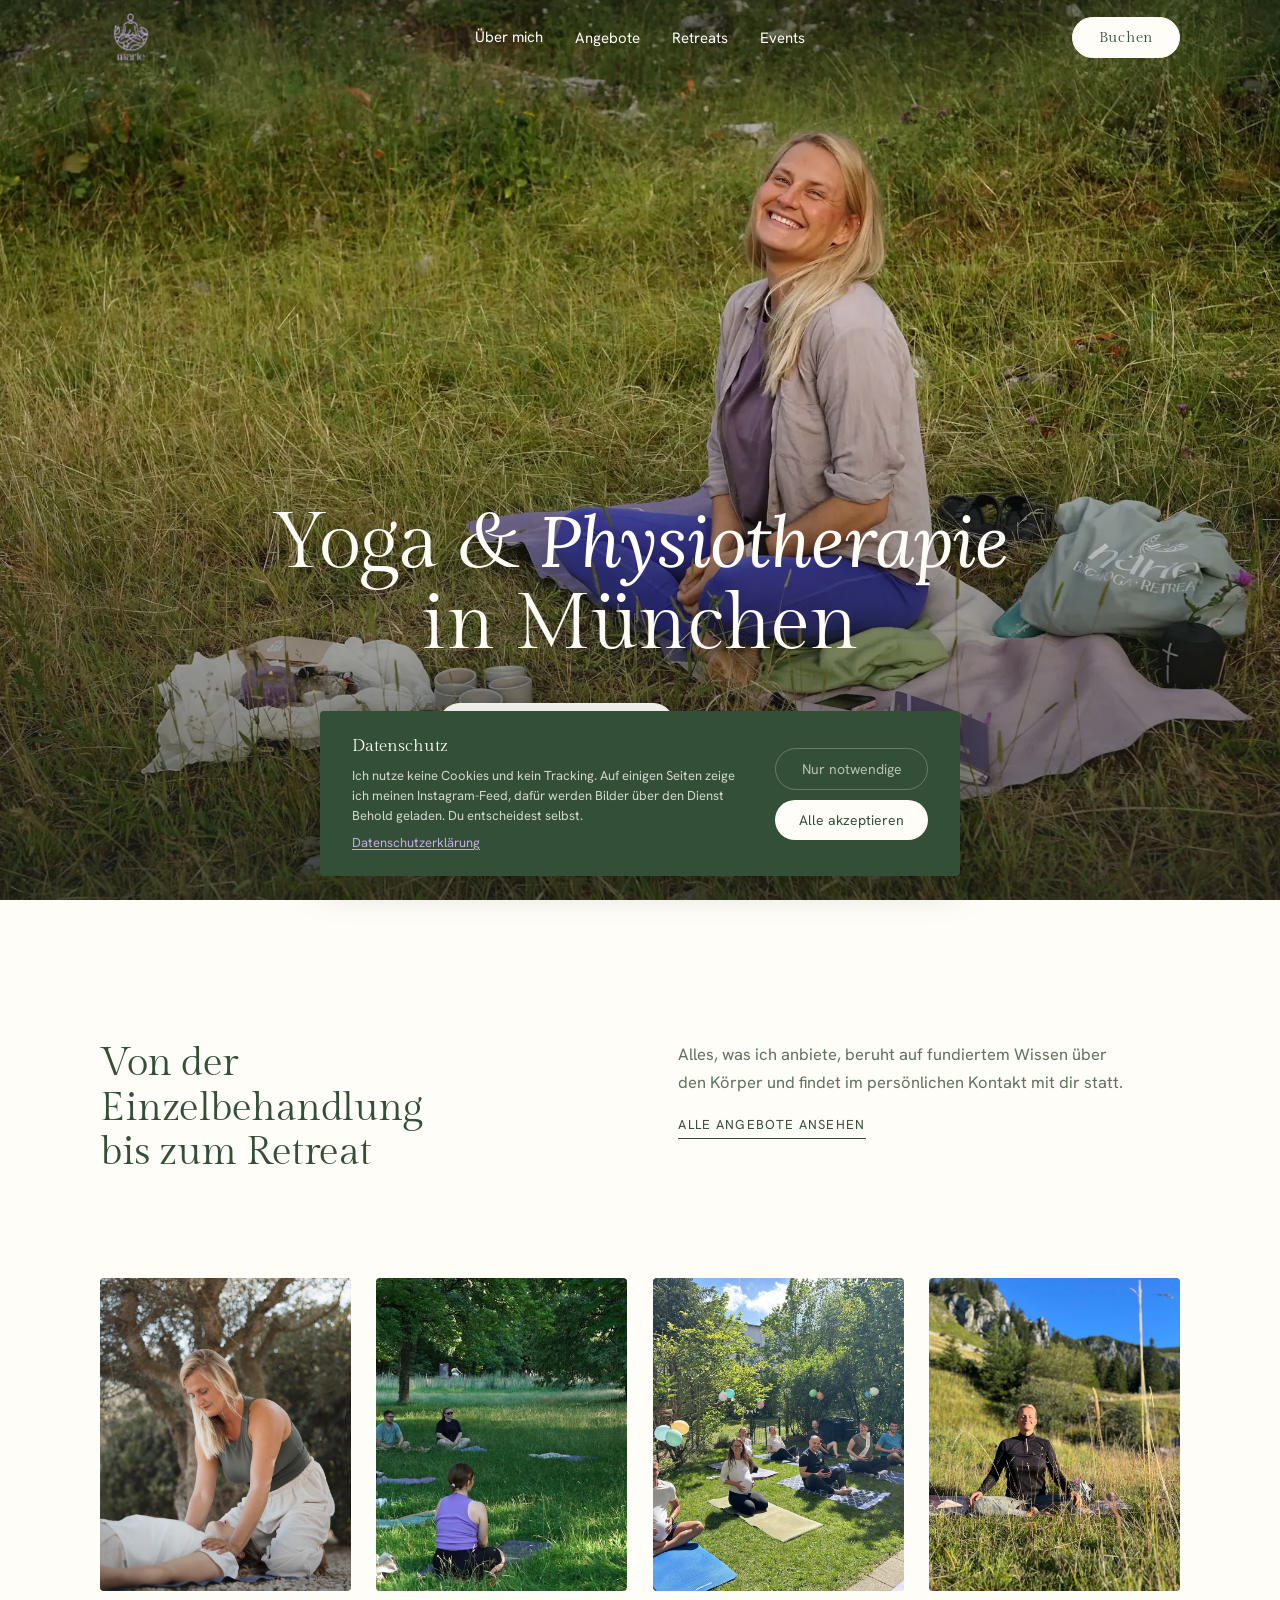
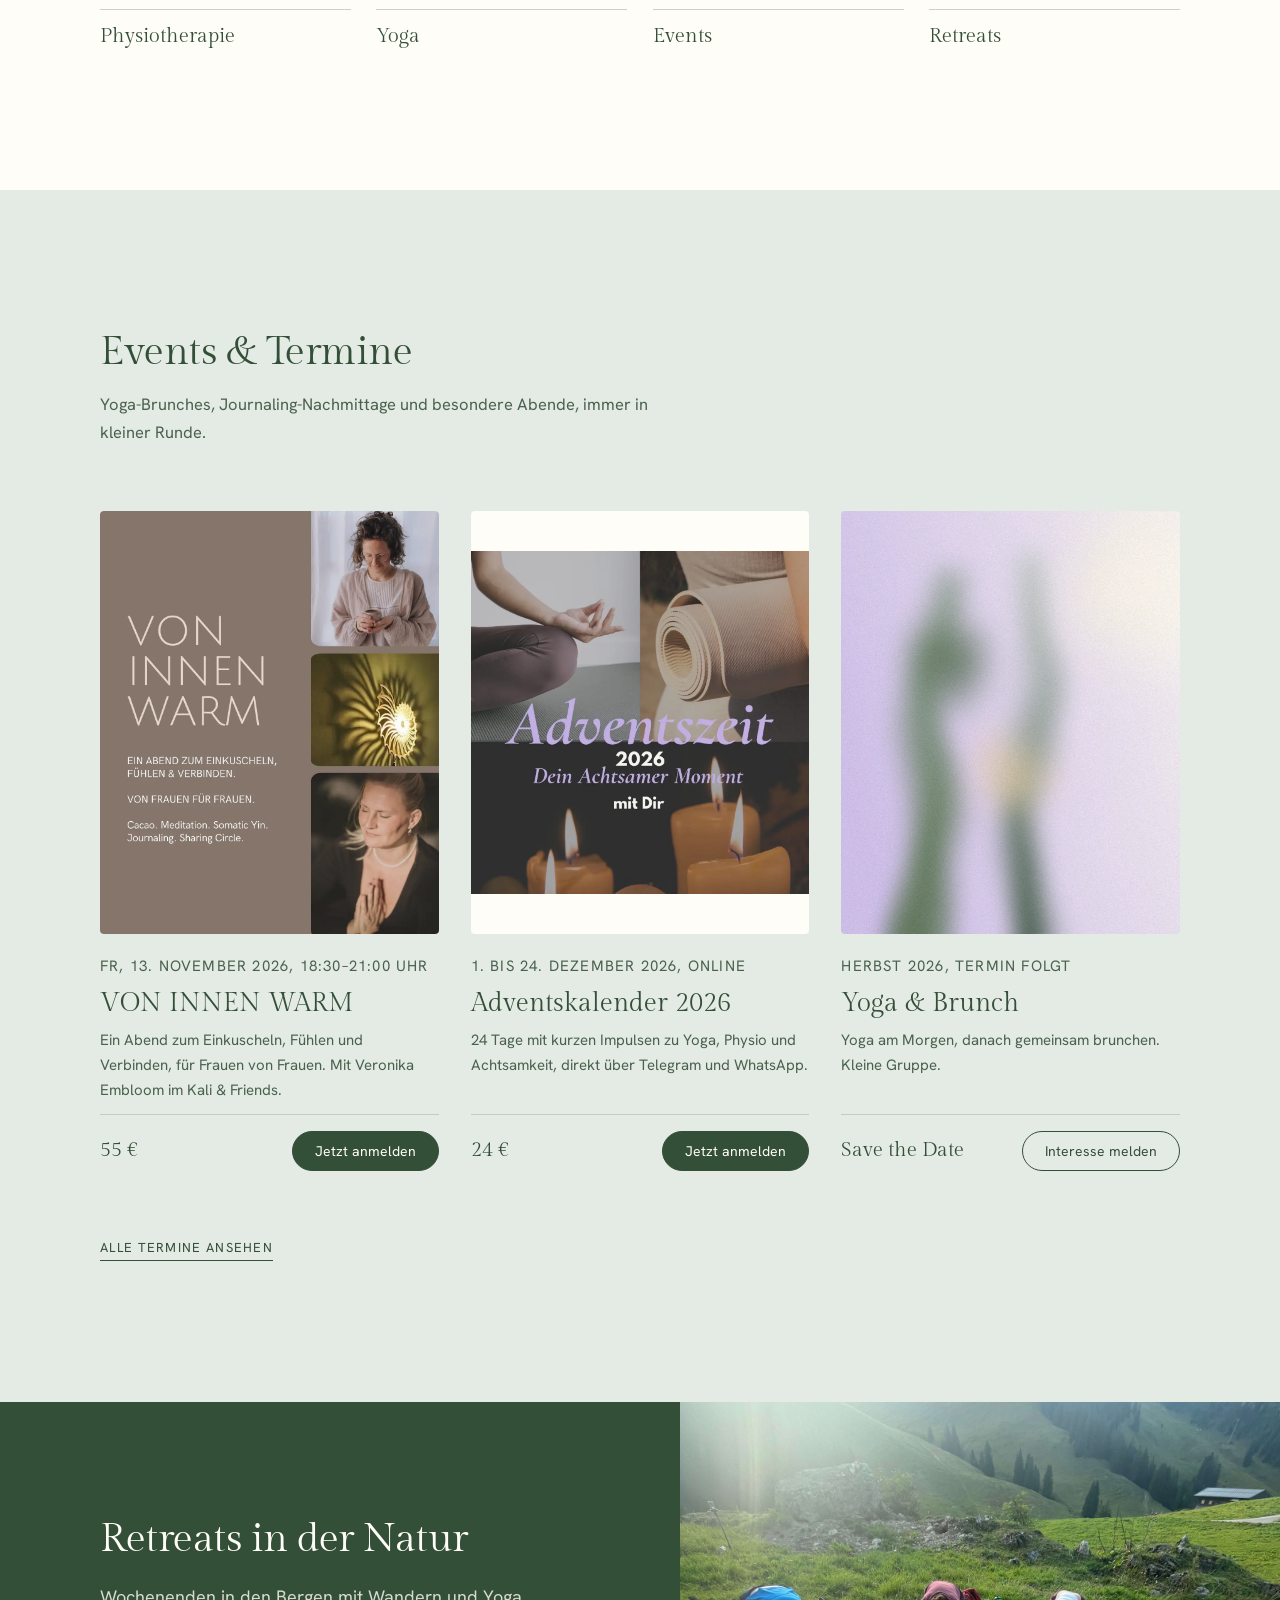
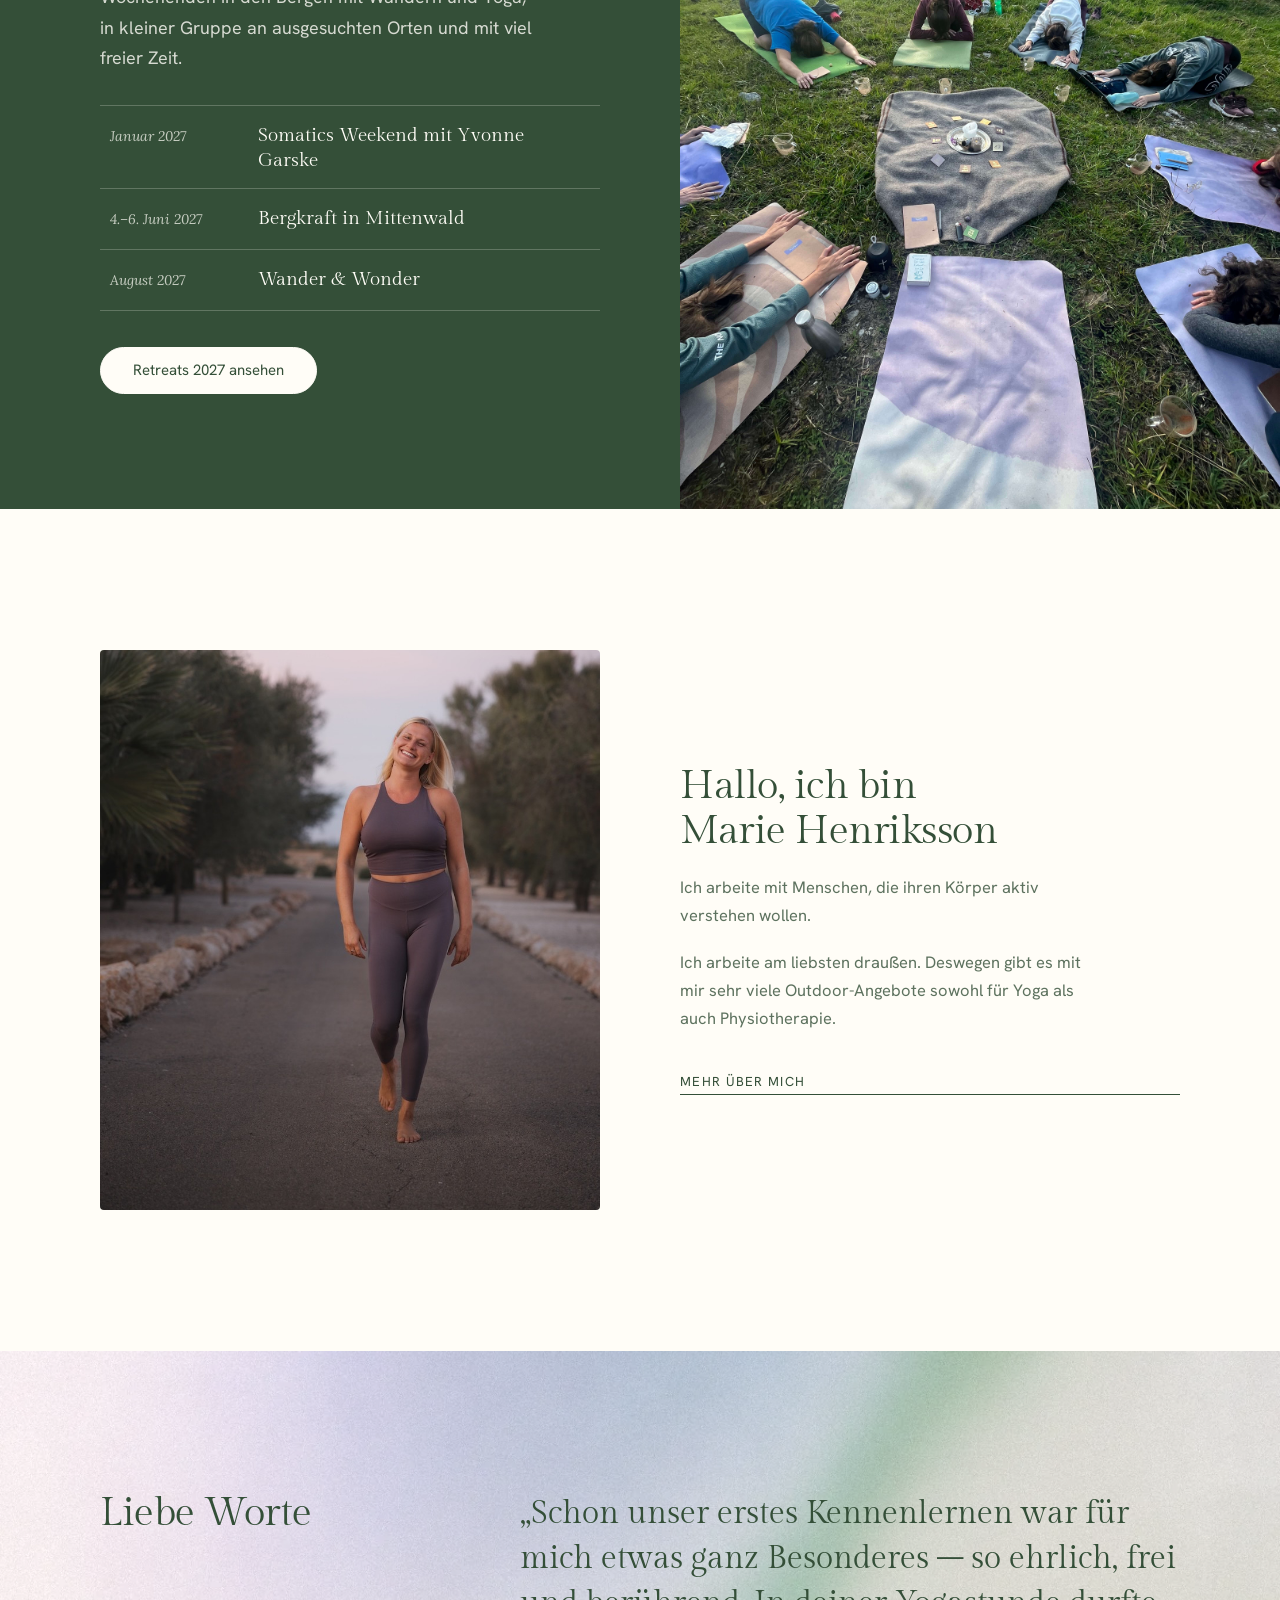
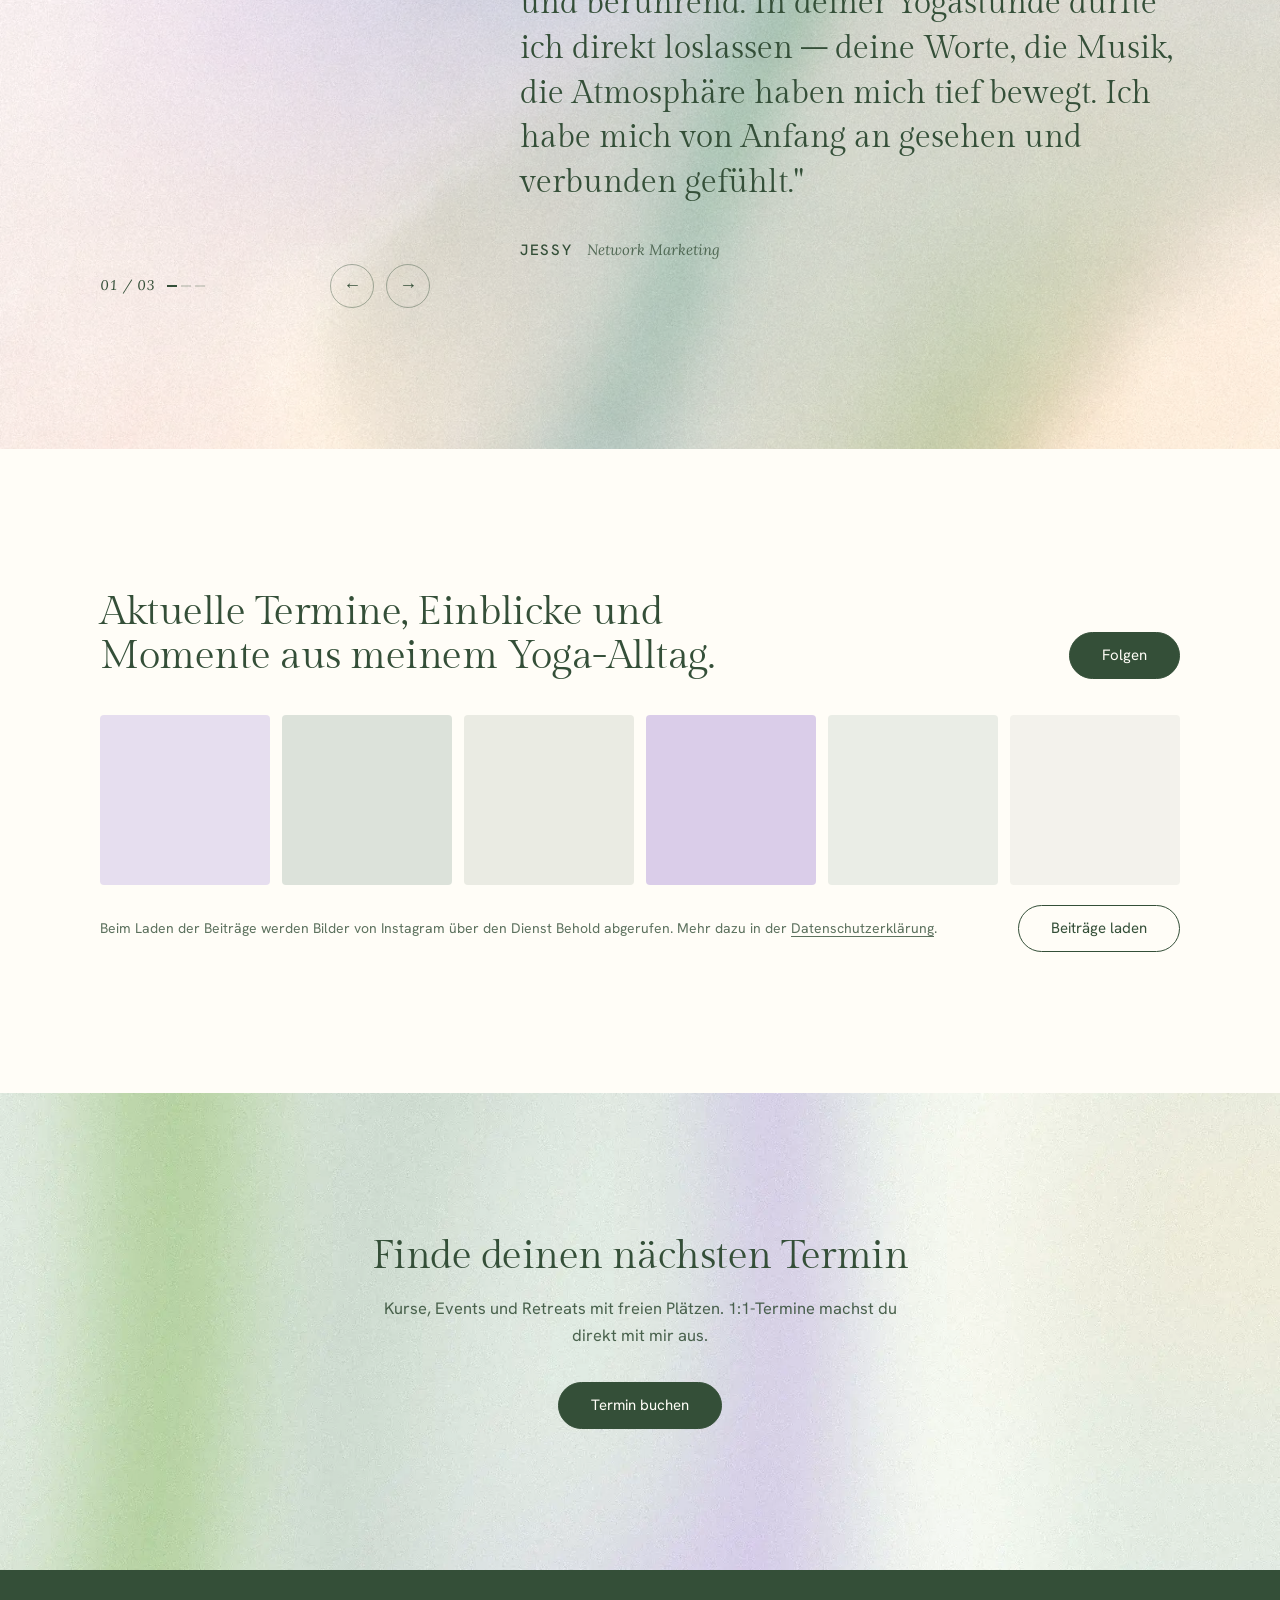
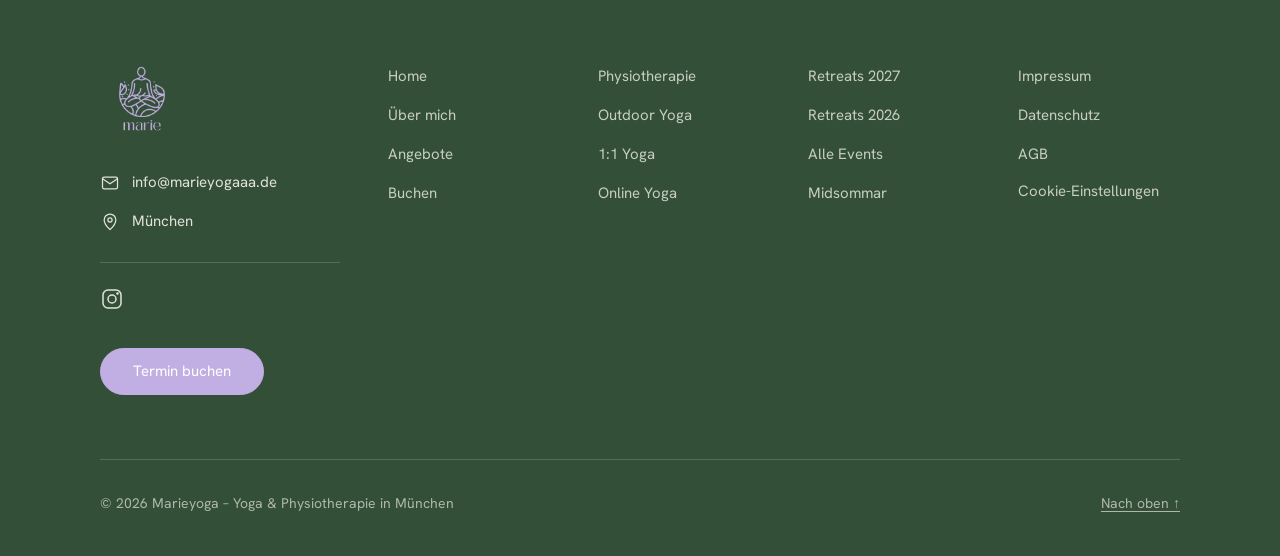
==== index.html @ 21777b94 "Yoga & Brunch / Create: "Termin und Ort folgen" statt Herbst 2026 Co-Authored-By: Claude Sonnet 5.5 " ====
<!DOCTYPE html>
<html lang="de">
<head>
  <meta charset="UTF-8">
  <meta name="viewport" content="width=device-width, initial-scale=1.0">
  <title>marie – Yoga & Physiotherapie in München</title>
  <meta name="description" content="Yoga und Physiotherapie in München. Draußen, an der Isar und in der Natur rund um München. Mit Marie Henriksson.">
  <link rel="preconnect" href="https://fonts.googleapis.com">
  <link rel="preconnect" href="https://fonts.gstatic.com" crossorigin>
  <link href="https://fonts.googleapis.com/css2?family=Gilda+Display&family=Hanken+Grotesk:ital,wght@0,300..600;1,400&family=Lora:ital,wght@0,400;1,400&display=swap" rel="stylesheet">
  <link rel="stylesheet" href="css/styles.css?v=3">
  <script src="image-slot.js"></script>
</head>
<body>

  <!-- ============ NAV ============ -->
  <nav class="nav nav-dark-hero">
    <div class="container nav-inner">
      <a href="index.html" class="nav-logo">
        <img src="assets/logo-marie-transparent.png" alt="marie yoga münchen" width="42" height="42">
      </a>
      <div class="nav-links">
        <a href="ueber-mich.html">Über mich</a>
        <div class="nav-item has-dropdown">
          <a href="angebote.html" class="has-caret">Angebote</a>
          <div class="nav-dropdown nav-dropdown--years">
            <div class="nav-sub">
              <a href="angebote.html#physio" class="nav-sub-trigger">Physiotherapie</a>
              <div class="nav-subdropdown">
                <a href="angebote.html#physio">Physiotherapie 1:1</a>
                <a href="buchen.html#physio">Termin anfragen</a>
              </div>
            </div>
            <div class="nav-sub">
              <a href="angebote.html#yoga" class="nav-sub-trigger">Yoga</a>
              <div class="nav-subdropdown">
                <a href="angebote.html#yoga-outdoor">Outdoor Yoga</a>
                <a href="angebote.html#yoga-1zu1">1:1 Yoga</a>
                <a href="angebote.html#yoga-online">Online Yoga</a>
              </div>
            </div>
          </div>
        </div>
        <div class="nav-item has-dropdown">
          <a href="retreats.html" class="has-caret">Retreats</a>
          <div class="nav-dropdown nav-dropdown--years">
            <div class="nav-sub">
              <a href="retreats.html#2026" class="nav-sub-trigger">2026</a>
              <div class="nav-subdropdown">
                <a href="retreats.html#juli">Juli: InBalance</a>
                <a href="retreats.html#august">August: Physio &amp; Yoga</a>
                <a href="retreats.html#september">September: Somatic</a>
              </div>
            </div>
            <div class="nav-sub">
              <a href="retreats.html#2027" class="nav-sub-trigger">2027</a>
              <div class="nav-subdropdown">
                <a href="retreats.html#somatics-2027">Januar: Somatics Weekend</a>
                <a href="retreats.html#bergkraft-2027">Juni: Bergkraft</a>
                <a href="retreats.html#wander-2027">August: Wander &amp; Wonder</a>
              </div>
            </div>
          </div>
        </div>
        <div class="nav-item has-dropdown">
          <a href="events.html" class="has-caret">Events</a>
          <div class="nav-dropdown">
            <a href="events.html">Alle Events</a>
            <a href="events.html#von-innen-warm">Von innen warm, 13.11.2026</a>
            <a href="events.html#adventskalender">Adventskalender 2026</a>
            <a href="events.html#brunch">Yoga &amp; Brunch, Termin folgt</a>
            <a href="events.html#midsommar">Midsommar, 25.6.2027</a>
            <a href="events.html#private-events">Private Events</a>
          </div>
        </div>
      </div>
      <a href="buchen.html" class="btn btn-primary nav-cta">Buchen</a>
      <button class="nav-burger" aria-label="Menü öffnen" aria-expanded="false">
        <span></span><span></span><span></span>
      </button>
    </div>
  </nav>

  <!-- ============ HERO ============ -->
  <section class="hero-full hero-mya">
    <picture class="hero-full-media">
      <source media="(max-width: 700px)" srcset="uploads/hero-wiese-mobil.webp">
      <img src="uploads/hero-wiese.webp" alt="Marie sitzt lachend auf einer Wiese auf ihrer Yogamatte" width="2400" height="1600">
    </picture>
    <div class="hero-full-content">
      <h1>Yoga &amp; <em>Physiotherapie</em> in München</h1>
      <div class="hero-full-ctas">
        <a href="angebote.html" class="hero-pill">Angebote entdecken</a>
        <a href="retreats.html" class="hero-link">Retreat buchen</a>
      </div>
    </div>
    <p class="hero-full-tags"><span>Körperwissen</span><span>Evidenzbasiert</span><span>Ganzheitlich</span></p>
  </section>

  <!-- ============ ANGEBOTE ============ -->
  <section class="offers offers--editorial sec sec--lace">
    <div class="container">
      <div class="offers-intro">
        <h2>Von der Einzelbehandlung bis zum Retreat</h2>
        <div class="offers-intro-text">
          <p>Alles, was ich anbiete, beruht auf fundiertem Wissen über den Körper und findet im persönlichen Kontakt mit dir statt.</p>
          <a href="angebote.html" class="text-link">Alle Angebote ansehen</a>
        </div>
      </div>
      <div class="offer-scroller"><div class="offer-sticky">
      <div class="offer-tiles">
        <a class="offer-tile" href="angebote.html#physio">
          <div class="offer-tile-img"><img src="uploads/physio-session.jpg" alt="Marie behandelt eine Patientin draußen auf der Matte" loading="lazy" style="object-position:center 40%;"><p class="offer-tile-hover">1:1 für alle, die ihren Körper verstehen und aktiv bleiben wollen</p></div>
          <div class="offer-tile-cap"><span>Physiotherapie</span><span class="offer-tile-arrow" aria-hidden="true">&#8594;</span></div>
        </a>
        <a class="offer-tile" href="angebote.html#yoga">
          <div class="offer-tile-img"><img src="uploads/yoga-outdoor-englischergarten-3.jpg" alt="Gruppe beim Yoga auf der Wiese im Englischen Garten" loading="lazy" style="object-position:center;"><p class="offer-tile-hover">Draußen an der Isar und im Englischen Garten, 1:1 und online</p></div>
          <div class="offer-tile-cap"><span>Yoga</span><span class="offer-tile-arrow" aria-hidden="true">&#8594;</span></div>
        </a>
        <a class="offer-tile" href="events.html">
          <div class="offer-tile-img"><img src="uploads/events-private.jpg" alt="Yoga-Event mit einer kleinen Gruppe im Garten" loading="lazy" style="object-position:center 30%;"><p class="offer-tile-hover">Besondere Abende, Brunch und Specials in kleiner Runde</p></div>
          <div class="offer-tile-cap"><span>Events</span><span class="offer-tile-arrow" aria-hidden="true">&#8594;</span></div>
        </a>
        <a class="offer-tile" href="retreats.html">
          <div class="offer-tile-img"><img src="uploads/retreat-yoga-meadow-kachel.webp" alt="Marie meditiert auf einer Bergwiese" loading="lazy" style="object-position:center 60%;"><p class="offer-tile-hover">Wochenenden in den Bergen, ab Januar 2027</p></div>
          <div class="offer-tile-cap"><span>Retreats</span><span class="offer-tile-arrow" aria-hidden="true">&#8594;</span></div>
        </a>
      </div>
      </div></div>
    </div>
  </section>

  <!-- ============ EVENTS TEASER ============ -->
  <section class="events-teaser sec sec--salbei">
    <div class="container">
      <div class="sec-intro">
        <h2>Events &amp; Termine</h2>
        <p>Yoga-Brunches, Journaling-Nachmittage und besondere Abende, immer in kleiner Runde.</p>
      </div>
      <div class="event-cards">
        <article class="event-card">
          <div class="event-card-img"><img src="uploads/von-innen-warm-flyer.webp" alt="Flyer VON INNEN WARM" loading="lazy"></div>
          <p class="event-card-date">Fr, 13. November 2026, 18:30–21:00 Uhr</p>
          <h3>VON INNEN WARM</h3>
          <p>Ein Abend zum Einkuscheln, Fühlen und Verbinden, für Frauen von Frauen. Mit Veronika Embloom im Kali &amp; Friends.</p>
          <div class="event-card-foot"><span>55 €</span><a href="buchen.html#von-innen-warm" class="btn btn-primary">Jetzt anmelden</a></div>
        </article>
        <article class="event-card">
          <div class="event-card-img"><img src="uploads/adventskalender-2026.webp" alt="Adventskalender 2026" loading="lazy"></div>
          <p class="event-card-date">1. bis 24. Dezember 2026, online</p>
          <h3>Adventskalender 2026</h3>
          <p>24 Tage mit kurzen Impulsen zu Yoga, Physio und Achtsamkeit, direkt über Telegram und WhatsApp.</p>
          <div class="event-card-foot"><span>24 €</span><a href="buchen.html#adventskalender" class="btn btn-primary">Jetzt anmelden</a></div>
        </article>
        <article class="event-card">
          <div class="event-card-img event-card-img--textur"></div>
          <p class="event-card-date">Herbst 2026, Termin folgt</p>
          <h3>Yoga &amp; Brunch</h3>
          <p>Yoga am Morgen, danach gemeinsam brunchen. Kleine Gruppe.</p>
          <div class="event-card-foot"><span>Save the Date</span><a href="buchen.html#brunch" class="btn btn-outline">Interesse melden</a></div>
        </article>
      </div>
      <a href="buchen.html" class="text-link">Alle Termine ansehen</a>
    </div>
  </section>

  <!-- ============ RETREATS TEASER ============ -->
  <section class="retreat-teaser sec sec--gruen">
    <div class="container">
      <div class="retreat-inner">
        <div class="retreat-text">
          <h2>Retreats in der Natur</h2>
          <p>Wochenenden in den Bergen mit Wandern und Yoga, in kleiner Gruppe an ausgesuchten Orten und mit viel freier Zeit.</p>
          <div class="retreat-rows">
            <a href="retreats.html#somatics-2027"><span class="rr-when">Januar 2027</span><span class="rr-title">Somatics Weekend mit Yvonne Garske</span><span class="rr-arrow" aria-hidden="true">&#8594;</span></a>
            <a href="retreats.html#bergkraft-2027"><span class="rr-when">4.–6. Juni 2027</span><span class="rr-title">Bergkraft in Mittenwald</span><span class="rr-arrow" aria-hidden="true">&#8594;</span></a>
            <a href="retreats.html#wander-2027"><span class="rr-when">August 2027</span><span class="rr-title">Wander &amp; Wonder</span><span class="rr-arrow" aria-hidden="true">&#8594;</span></a>
          </div>
          <div class="retreat-ctas">
            <a href="retreats.html" class="btn btn-solid-white">Retreats 2027 ansehen</a>
          </div>
        </div>
        <div class="retreat-img-wrap">
          <image-slot id="retreat-hero" shape="rounded" radius="0" src="uploads/retreat-outdoor.jpg" placeholder="Retreat in der Natur – Foto hier ablegen" style="width:100%;height:100%;display:block;"></image-slot>
        </div>
      </div>
    </div>
  </section>

  <!-- ============ ÜBER MICH SNIPPET ============ -->
  <section class="about-snippet sec sec--lace">
    <div class="container">
      <div class="about-inner">
        <div class="about-img-wrap">
          <image-slot id="about-portrait" shape="rounded" radius="4" src="uploads/portrait-walk.jpg" placeholder="Portrait Marie – Foto hier ablegen" style="width:100%;height:100%;display:block;"></image-slot>
        </div>
        <div class="about-text">
          <h2>Hallo, ich bin Marie Henriksson</h2>
          <p>Ich arbeite mit Menschen, die ihren Körper aktiv verstehen wollen.</p>
          <p>Ich arbeite am liebsten draußen. Deswegen gibt es mit mir sehr viele Outdoor-Angebote sowohl für Yoga als auch Physiotherapie.</p>
          <a href="ueber-mich.html" class="text-link">Mehr über mich</a>
        </div>
      </div>
    </div>
  </section>

  <!-- Testimonials -->
  <section class="testimonials-section testimonials-verlauf sec">
    <div class="container">
      <div class="testimonials-header">
        <h2>Liebe Worte</h2>
      </div>
      <div class="testimonials-grid" data-slider>

        <div class="testimonial-card">
          <p class="testi-quote">„Schon unser erstes Kennenlernen war für mich etwas ganz Besonderes – so ehrlich, frei und berührend. In deiner Yogastunde durfte ich direkt loslassen – deine Worte, die Musik, die Atmosphäre haben mich tief bewegt. Ich habe mich von Anfang an gesehen und verbunden gefühlt."</p>
          <div class="testi-author">
            <span class="testi-name">Jessy</span>
            <span class="testi-role">Network Marketing</span>
          </div>
        </div>

        <div class="testimonial-card">
          <p class="testi-quote">„Marie ist eine einfühlsame Yogalehrerin, die mit viel Aufmerksamkeit auf die Bedürfnisse jeder einzelnen Person eingeht. Man merkt, dass sie mit ganzem Herzen und voller Freude Yoga praktiziert und unterrichtet. Ich habe mich von Anfang an sehr wohl und gut aufgehoben gefühlt."</p>
          <div class="testi-author">
            <span class="testi-name">Elena</span>
            <span class="testi-role">Social Media Managerin</span>
          </div>
        </div>

        <div class="testimonial-card">
          <p class="testi-quote">„Du bist professionell und einfühlsam. Du passt dich dem Stand der Fitness an, findest die richtigen Übungen. Du bist auch physiotherapeutisch so gut versiert, dass du direkt etwaige Wehwehchen adressieren kannst – das war für mich sehr wertvoll. Ich wollte wieder Skateboarden und das haben wir gemeinsam geschafft."</p>
          <div class="testi-author">
            <span class="testi-name">Sabine</span>
            <span class="testi-role">Compliance Manager &amp; Künstlerin</span>
          </div>
        </div>

      </div>
    </div>
  </section>

  <!-- Instagram Feed -->
  <section class="ig-feed-section sec sec--lace">
    <div class="container">
      <div class="ig-feed-header">
        <div>
          <h2>Aktuelle Termine, Einblicke und Momente aus meinem Yoga-Alltag.</h2>
        </div>
        <a href="https://www.instagram.com/marieyogaaa/" target="_blank" rel="noopener" class="btn btn-primary">Folgen</a>
      </div>
      <div class="ig-feed-grid">
        <a href="https://www.instagram.com/marieyogaaa/" target="_blank" rel="noopener" class="ig-tile" style="background:rgba(193,174,226,0.4);"></a>
        <a href="https://www.instagram.com/marieyogaaa/" target="_blank" rel="noopener" class="ig-tile" style="background:rgba(186,200,189,0.5);"></a>
        <a href="https://www.instagram.com/marieyogaaa/" target="_blank" rel="noopener" class="ig-tile" style="background:rgba(52,79,56,0.1);"></a>
        <a href="https://www.instagram.com/marieyogaaa/" target="_blank" rel="noopener" class="ig-tile" style="background:rgba(193,174,226,0.6);"></a>
        <a href="https://www.instagram.com/marieyogaaa/" target="_blank" rel="noopener" class="ig-tile" style="background:rgba(186,200,189,0.3);"></a>
        <a href="https://www.instagram.com/marieyogaaa/" target="_blank" rel="noopener" class="ig-tile" style="background:rgba(52,79,56,0.06);"></a>
      </div>
    </div>
  </section>

  <!-- ============ ABSCHLUSS ============ -->
  <section class="sec sec--salbei closing-cta">
    <div class="container">
      <h2>Finde deinen nächsten Termin</h2>
      <p>Kurse, Events und Retreats mit freien Plätzen. 1:1-Termine machst du direkt mit mir aus.</p>
      <a href="buchen.html" class="btn btn-primary">Termin buchen</a>
    </div>
  </section>

  <!-- ============ FOOTER ============ -->
  <footer class="footer">
    <div class="container">
      <div class="footer-grid">
        <div class="footer-brand">
          <a href="index.html" class="footer-logo"><img src="assets/logo-marie-transparent.png" alt="marie yoga münchen"></a>
          <ul class="footer-contact">
            <li><a href="mailto:info@marieyogaaa.de"><svg viewBox="0 0 24 24" aria-hidden="true"><rect x="3" y="5" width="18" height="14" rx="2"/><path d="m3 7 9 6 9-6"/></svg>info@marieyogaaa.de</a></li>
            <li><span><svg viewBox="0 0 24 24" aria-hidden="true"><path d="M12 21s-7-6.2-7-11.5a7 7 0 0 1 14 0C19 14.8 12 21 12 21z"/><circle cx="12" cy="9.5" r="2.5"/></svg>München</span></li>
          </ul>
          <div class="footer-social">
            <a href="https://www.instagram.com/marieyogaaa/" target="_blank" rel="noopener" aria-label="Instagram"><svg viewBox="0 0 24 24" aria-hidden="true"><rect x="3" y="3" width="18" height="18" rx="5"/><circle cx="12" cy="12" r="4"/><circle cx="17.5" cy="6.5" r="0.6" fill="currentColor"/></svg></a>
          </div>
          <a href="buchen.html" class="btn btn-primary footer-cta">Termin buchen</a>
        </div>

        <nav class="footer-col" aria-label="Seiten">
          <a href="index.html">Home</a>
          <a href="ueber-mich.html">Über mich</a>
          <a href="angebote.html">Angebote</a>
          <a href="buchen.html">Buchen</a>
        </nav>
        <nav class="footer-col" aria-label="Angebote">
          <a href="angebote.html#physio">Physiotherapie</a>
          <a href="angebote.html#yoga-outdoor">Outdoor Yoga</a>
          <a href="angebote.html#yoga-1zu1">1:1 Yoga</a>
          <a href="angebote.html#yoga-online">Online Yoga</a>
        </nav>
        <nav class="footer-col" aria-label="Retreats und Events">
          <a href="retreats.html#2027">Retreats 2027</a>
          <a href="retreats.html#2026">Retreats 2026</a>
          <a href="events.html">Alle Events</a>
          <a href="events.html#midsommar">Midsommar</a>
        </nav>
        <nav class="footer-col" aria-label="Rechtliches">
          <a href="impressum.html">Impressum</a>
          <a href="datenschutz.html">Datenschutz</a>
          <a href="agb.html">AGB</a>
          <button type="button" class="cookie-settings-link">Cookie-Einstellungen</button>
        </nav>
      </div>
      <div class="footer-bottom">
        <span>© 2026 Marieyoga – Yoga &amp; Physiotherapie in München</span>
        <a href="#" class="footer-top">Nach oben ↑</a>
      </div>
    </div>
  </footer>

  <script src="js/nav.js"></script>
  <script src="js/offer-scroller.js"></script>
  <script src="js/testimonial-slider.js"></script>
  <script src="js/reveal.js"></script>
  <script src="js/cookie-banner.js"></script>
  <script src="js/instagram-feed.js"></script>

</body>
</html>
---- css/styles.css ----
/* ============================================
   marie – Yoga & Physiotherapie München
   Shared Stylesheet
   ============================================ */

/* Variables */
:root {
  --green:    #344F38;
  --wisteria: #C1AEE2;
  --sage:     #BAC8BD;
  --cream:    #FFFDF7;
  --white:    #FFFFFF;
  --text-muted: rgba(52, 79, 56, 0.62);
  --f-h: 'Gilda Display', Georgia, serif;
  --f-b: 'Hanken Grotesk', 'Helvetica Neue', Arial, sans-serif;
  --f-akzent: 'Lora', Georgia, serif;
  --nav-h: 76px;
  --pad-x: clamp(20px, 5vw, 60px);
  --pad-y: clamp(64px, 9vw, 120px);
  --r: 4px;
  --r-lg: 4px;
  --max-w: 1200px;
}

/* Reset */
*, *::before, *::after { box-sizing: border-box; margin: 0; padding: 0; }
html { scroll-behavior: smooth; }
body {
  font-family: var(--f-b);
  font-size: 17px;
  line-height: 1.74;
  color: var(--green);
  background: var(--cream);
  -webkit-font-smoothing: antialiased;
  padding-top: var(--nav-h);
}
img { display: block; max-width: 100%; }
a { color: inherit; text-decoration: none; }
p { text-wrap: pretty; }

/* Typography */
h1, h2, h3, h4 {
  font-family: var(--f-h);
  font-weight: 400;
  line-height: 1.13;
  color: var(--green);
}
h1 { font-size: clamp(38px, 5.2vw, 62px); }
h2 { font-size: clamp(28px, 3.4vw, 42px); }
h3 { font-size: clamp(20px, 2vw, 26px); }

.label {
  display: block;
  font-family: var(--f-b);
  font-size: 12px;
  font-weight: 500;
  letter-spacing: 0.15em;
  text-transform: uppercase;
  color: var(--green);
  margin-bottom: 14px;
}

/* Layout */
.container {
  max-width: var(--max-w);
  margin: 0 auto;
  padding: 0 var(--pad-x);
}

/* ============================================
   Buttons
   ============================================ */
.btn {
  display: inline-block;
  font-family: var(--f-b);
  font-size: 15px;
  line-height: 1;
  padding: 15px 32px;
  border-radius: 40px;
  border: 1.5px solid transparent;
  cursor: pointer;
  transition: background 0.22s, color 0.22s, border-color 0.22s;
  white-space: nowrap;
}
.btn-primary {
  background: var(--green);
  color: var(--cream);
  border-color: var(--green);
}
.btn-primary:hover { background: transparent; color: var(--green); }

.btn-outline {
  background: transparent;
  color: var(--green);
  border-color: var(--green);
}
.btn-outline:hover { background: var(--green); color: var(--cream); }

.btn-ghost {
  background: rgba(255,253,247,0.12);
  color: var(--cream);
  border-color: rgba(255,253,247,0.45);
}
.btn-ghost:hover { background: var(--cream); color: var(--green); border-color: var(--cream); }

.btn-solid-white {
  background: var(--cream);
  color: var(--green);
  border-color: var(--cream);
}
.btn-solid-white:hover { background: transparent; color: var(--cream); }

.link-arrow {
  display: inline-flex;
  align-items: center;
  gap: 6px;
  font-family: var(--f-b);
  font-size: 14px;
  color: var(--green);
  border-bottom: 1px solid rgba(52,79,56,0.28);
  padding-bottom: 3px;
  transition: border-color 0.2s, gap 0.2s;
}
.link-arrow::after { content: '→'; font-size: 13px; }
.link-arrow:hover { border-color: var(--green); gap: 10px; }

/* ============================================
   Navigation
   ============================================ */
.nav {
  position: fixed;
  top: 0;
  left: 0;
  right: 0;
  z-index: 200;
  background: rgba(255,253,247,0.0);
  height: var(--nav-h);
  border-bottom: 1px solid rgba(52,79,56,0);
  transition: background 0.35s ease, border-color 0.35s ease, backdrop-filter 0.35s ease;
}
.nav.nav-scrolled {
  background: rgba(255,253,247,0.94);
  backdrop-filter: blur(12px);
  -webkit-backdrop-filter: blur(12px);
  border-bottom-color: rgba(52,79,56,0.1);
}
.nav-inner {
  display: flex;
  align-items: center;
  justify-content: space-between;
  height: 100%;
}
.nav-logo img {
  height: 62px;
  width: auto;
  object-fit: contain;
  display: block;
}
.nav-links {
  display: flex;
  align-items: center;
  gap: 32px;
}
.nav-links a {
  font-family: var(--f-b);
  font-size: 15px;
  color: var(--green);
  position: relative;
  transition: color 0.3s;
}
/* Light text on dark photo hero (index + retreats) */
.nav-dark-hero:not(.nav-scrolled) .nav-links a:not(.btn-primary) {
  color: var(--cream);
  text-shadow: 0 1px 4px rgba(0,0,0,0.25);
}
.nav-dark-hero:not(.nav-scrolled) .nav-burger span { background: var(--cream); }
.nav-dark-hero:not(.nav-scrolled) .nav-links a:not(.btn):not(.btn-primary):not(.btn-outline)::after {
  background: var(--cream);
}
/* Buchen-Button bleibt wisteria, aber heller Rand im transparenten Zustand */
.nav-dark-hero:not(.nav-scrolled) .nav-cta {
  background: rgba(193,174,226,0.85);
  border-color: rgba(193,174,226,0.85);
  color: var(--white);
}
.nav-links a:not(.btn):not(.btn-primary):not(.btn-outline)::after {
  content: '';
  position: absolute;
  bottom: -3px; left: 0;
  width: 100%; height: 1px;
  background: var(--green);
  transform: scaleX(0);
  transform-origin: right;
  transition: transform 0.25s ease;
}
.nav-links a:not(.btn):not(.btn-primary):not(.btn-outline):hover::after {
  transform: scaleX(1);
  transform-origin: left;
}
.nav-links a.active { font-style: italic; }
.nav-cta {
  font-family: var(--f-h);
  font-size: 15px;
  letter-spacing: 0.05em;
  background: var(--wisteria);
  color: var(--white);
  border-color: var(--wisteria);
  padding: 12px 26px;
}
.nav-cta:hover {
  background: transparent;
  color: var(--green);
  border-color: var(--green);
}
.nav-burger {
  display: none;
  flex-direction: column;
  gap: 6px;
  background: none;
  border: none;
  cursor: pointer;
  padding: 8px 4px;
}
.nav-burger span {
  display: block;
  width: 22px; height: 1.5px;
  background: var(--green);
  transition: all 0.25s;
}
/* Mega-menu */
.nav-item { position: relative; }
.nav-item > a { white-space: nowrap; }

/* Unsichtbare Brücke zwischen Link und Dropdown – verhindert Schließen beim Überfahren der Lücke */
.nav-item.has-dropdown::after {
  content: '';
  position: absolute;
  top: 100%;
  left: 0;
  right: 0;
  height: 18px;
}

.nav-dropdown {
  position: absolute;
  top: calc(100% + 18px);
  left: 50%;
  transform: translateX(-50%) translateY(-4px);
  background: var(--cream);
  border: 1.5px solid rgba(52,79,56,0.18);
  border-top: 3px solid var(--wisteria);
  border-radius: var(--r);
  padding: 10px 0;
  min-width: 220px;
  opacity: 0;
  visibility: hidden;
  pointer-events: none;
  transition: opacity 0.2s ease, visibility 0.2s ease, transform 0.2s ease;
  box-shadow: 0 16px 48px rgba(52,79,56,0.18);
  z-index: 300;
}
.nav-item:hover .nav-dropdown,
.nav-item.open .nav-dropdown {
  opacity: 1;
  visibility: visible;
  pointer-events: auto;
  transform: translateX(-50%) translateY(0);
}
.nav-dropdown a {
  display: block;
  padding: 12px 24px;
  font-size: 14px;
  color: var(--green);
  font-family: var(--f-b);
  border-left: 2px solid transparent;
  transition: background 0.15s, border-color 0.15s;
}
.nav-dropdown a::after { display: none !important; }
/* Retreats: Jahre mit seitlich ausklappender Liste */
/* Jahres-Menü rechtsbündig unter „Retreats“, damit rechts Platz für die ausklappende Liste bleibt */
.nav-dropdown--years { left: auto; right: -12px; transform: translateY(-4px); min-width: 170px; }
.nav-item:hover .nav-dropdown--years,
.nav-item.open .nav-dropdown--years { transform: translateY(0); }
.nav-sub { position: relative; }
.nav-dropdown .nav-sub-trigger {
  display: flex;
  justify-content: space-between;
  align-items: center;
  gap: 24px;
}
/* Pfeil rechts, weil die Liste nach rechts aufklappt */
.nav-dropdown .nav-sub-trigger::before {
  content: '›';
  order: 1;
  font-size: 16px;
  line-height: 1;
  opacity: 0.6;
}
.nav-subdropdown {
  position: absolute;
  top: -12px;
  left: 100%;
  background: var(--cream);
  border: 1.5px solid rgba(52,79,56,0.18);
  border-radius: var(--r);
  padding: 10px 0;
  min-width: 250px;
  box-shadow: 0 16px 48px rgba(52,79,56,0.18);
  opacity: 0;
  visibility: hidden;
  pointer-events: none;
  transform: translateX(-6px);
  transition: opacity 0.2s ease, visibility 0.2s ease, transform 0.2s ease;
}
/* Unsichtbare Brücke, damit die Liste beim Überfahren der Lücke offen bleibt */
.nav-subdropdown::before {
  content: '';
  position: absolute;
  top: 0; bottom: 0;
  left: -12px;
  width: 12px;
}
.nav-sub:hover > .nav-subdropdown,
.nav-sub:focus-within > .nav-subdropdown {
  opacity: 1;
  visibility: visible;
  pointer-events: auto;
  transform: translateX(0);
}
.nav-sub:hover > .nav-sub-trigger {
  background: rgba(193,174,226,0.22);
  border-left-color: var(--wisteria);
}
.nav-dropdown a:hover {
  background: rgba(193,174,226,0.22);
  border-left-color: var(--wisteria);
}
/* Dropdown hat immer hellen (cremefarbenen) Hintergrund, daher Text immer dunkel halten,
   auch wenn der transparente Nav-Zustand (nav-dark-hero, ungescrollt) sonst helle Schrift erzwingt */
.nav-dark-hero:not(.nav-scrolled) .nav-item.has-dropdown .nav-dropdown a {
  color: var(--green);
  text-shadow: none;
}
.nav-item > a.has-caret::after {
  content: ' ▾';
  font-size: 11px;
  opacity: 0.7;
  vertical-align: middle;
  transition: transform 0.2s;
  display: inline-block;
}
.nav-item:hover > a.has-caret::after,
.nav-item.open > a.has-caret::after {
  transform: rotate(180deg);
}

.nav-burger.open span:nth-child(1) { transform: rotate(45deg) translate(5px, 6px); }
.nav-burger.open span:nth-child(2) { opacity: 0; }
.nav-burger.open span:nth-child(3) { transform: rotate(-45deg) translate(5px, -6px); }

/* ============================================
   Hero
   ============================================ */
.hero {
  position: relative;
  /* gleiche Höhe wie der Retreat-Hero (.rhs), wächst nur mit, falls der Text länger ist */
  min-height: max(100vh, 560px);
  margin-top: calc(-1 * var(--nav-h));
  display: flex;
  align-items: center;
  background-size: cover;
  background-position: center;
  overflow: hidden;
}
.hero::before {
  content: '';
  position: absolute;
  inset: 0;
  background: linear-gradient(135deg, rgba(15,15,15,0.52) 0%, rgba(15,15,15,0.32) 55%, rgba(0,0,0,0.10) 100%);
  z-index: 1;
}
.hero-text {
  position: relative;
  z-index: 2;
  display: flex;
  flex-direction: column;
  gap: 24px;
  padding: var(--pad-y) var(--pad-x);
  max-width: min(660px, 58vw);
  margin-left: max(var(--pad-x), calc((100vw - var(--max-w)) / 2 + var(--pad-x)));
}
.hero-text h1 { color: var(--cream); max-width: 540px; }
.hero-text .label { color: var(--cream); }
.hero-text .sub {
  font-size: 18px;
  color: rgba(255,253,247,0.85);
  max-width: 460px;
}
.hero-text .hero-tags { color: var(--wisteria); text-transform: uppercase; max-width: none; white-space: nowrap; margin-bottom: -12px; }
.hero-ctas {
  display: flex;
  gap: 14px;
  flex-wrap: wrap;
  margin-top: 8px;
}

/* ============================================
   Band (scrolling tagline)
   ============================================ */
.band {
  background: var(--green);
  padding: 16px 0;
  overflow: hidden;
}
.band-track {
  display: flex;
  width: max-content;
  animation: marquee 32s linear infinite;
}
.band-track span {
  font-family: var(--f-b);
  font-size: 12px;
  letter-spacing: 0.12em;
  text-transform: uppercase;
  color: rgba(255,253,247,0.75);
  padding: 0 28px;
}
.band-track .dot { color: var(--wisteria); padding: 0 4px; }
@keyframes marquee {
  from { transform: translateX(0); }
  to   { transform: translateX(-50%); }
}

/* ============================================
   About Snippet
   ============================================ */
.about-snippet { padding: var(--pad-y) 0; }
.about-inner {
  display: grid;
  grid-template-columns: 1fr 1fr;
  gap: 80px;
  align-items: center;
}
.about-img-wrap {
  height: 560px;
  border-radius: 0;
  overflow: hidden;
}
/* Image-on-the-right variant: bleeds to fill the section's full height
   and the true viewport edge on the right (see ueber-mich.html's second
   image section). Only safe when the image is the LAST grid child. */
.about-inner--fill-right {
  align-items: stretch;
}
.about-inner--fill-right .about-img-wrap {
  height: calc(100% + 2 * var(--pad-y));
  margin-top: calc(-1 * var(--pad-y));
  margin-bottom: calc(-1 * var(--pad-y));
  margin-right: calc(-1 * max(var(--pad-x), (100vw - var(--max-w)) / 2 + var(--pad-x)));
}
/* Mirrored variant: image is the FIRST grid child and bleeds to the left edge. */
.about-inner--fill-left {
  align-items: stretch;
}
.about-inner--fill-left .about-img-wrap {
  height: calc(100% + 2 * var(--pad-y));
  margin-top: calc(-1 * var(--pad-y));
  margin-bottom: calc(-1 * var(--pad-y));
  margin-left: calc(-1 * max(var(--pad-x), (100vw - var(--max-w)) / 2 + var(--pad-x)));
}
.about-text {
  display: flex;
  flex-direction: column;
  gap: 20px;
}
.about-text p { color: var(--text-muted); max-width: 460px; }

/* ============================================
   Offers Section
   ============================================ */
.offers {
  background: var(--white);
  padding: var(--pad-y) 0;
}
.sec-head { margin-bottom: 52px; }
.sec-head h2 { max-width: 520px; margin-top: 0; }
.sec-head p {
  font-size: 18px;
  color: var(--text-muted);
  max-width: 540px;
  margin-top: 12px;
}
.offers-grid {
  display: grid;
  grid-template-columns: 1fr 1fr;
  gap: 1px;
  background: rgba(52,79,56,0.09);
  border: 1px solid rgba(52,79,56,0.09);
  border-radius: 0;
  overflow: hidden;
}
.offer-card {
  background: var(--white);
  padding: 44px 40px;
  display: flex;
  flex-direction: column;
  gap: 14px;
  transition: filter 0.22s;
}
.offer-card:hover { filter: brightness(0.96); }
.offer-card h3 { font-size: 24px; }
.offer-card p { font-size: 16px; color: var(--text-muted); flex: 1; }
.offer-foot {
  display: flex;
  align-items: center;
  justify-content: space-between;
  padding-top: 16px;
  border-top: 1px solid rgba(52,79,56,0.08);
  margin-top: 4px;
}
.price-tag { font-family: var(--f-h); font-size: 16px; font-weight: 500; color: var(--green); }

/* ============================================
   Retreats Teaser
   ============================================ */
.retreat-teaser {
  background: var(--green);
  padding: var(--pad-y) 0;
  color: var(--cream);
}
.retreat-inner {
  display: grid;
  grid-template-columns: 1fr 1fr;
  gap: 80px;
  align-items: stretch;
}
.retreat-text .label { color: var(--wisteria); }
.retreat-text h2 { color: var(--cream); margin-bottom: 20px; }
.retreat-text > p { color: rgba(255,253,247,0.8); font-size: 18px; max-width: 440px; }
.retreat-details { margin: 28px 0; display: flex; flex-direction: column; gap: 10px; list-style: none; }
.retreat-details li {
  display: flex; align-items: flex-start; gap: 12px;
  font-size: 15px; color: rgba(255,253,247,0.7);
}
.retreat-details li::before { content: '—'; color: var(--wisteria); flex-shrink: 0; margin-top: 1px; }
.retreat-ctas { display: flex; gap: 14px; flex-wrap: wrap; margin-top: 8px; }
.retreat-img-wrap {
  height: calc(100% + 2 * var(--pad-y));
  border-radius: 0;
  overflow: hidden;
  /* Bleed the image out to the true viewport edge, past the .container's
     centered max-width, mirroring the offset .hero-text uses on the left —
     and up/down past the section's own vertical padding, so it touches the
     top and bottom of the green section too. */
  margin-right: calc(-1 * max(var(--pad-x), (100vw - var(--max-w)) / 2 + var(--pad-x)));
  margin-top: calc(-1 * var(--pad-y));
  margin-bottom: calc(-1 * var(--pad-y));
}

/* ============================================
   Events Teaser
   ============================================ */
.events-teaser { padding: var(--pad-y) 0; }
.events-intro {
  font-size: 18px;
  color: var(--text-muted);
  max-width: 540px;
  margin: 12px 0 52px;
}
.events-list { list-style: none; }
.event-item {
  display: grid;
  grid-template-columns: 150px 1fr auto;
  gap: 32px;
  align-items: start;
  padding: 28px 0;
  border-top: 1px solid rgba(52,79,56,0.1);
}
.event-item:last-child { border-bottom: 1px solid rgba(52,79,56,0.1); }
.ev-date {
  font-family: var(--f-h);
  font-size: 15px;
  color: var(--green);
  line-height: 1.4;
  padding-top: 4px;
}
.ev-info h3 { font-size: 22px; margin-bottom: 6px; }
.ev-info p { font-size: 15px; color: var(--text-muted); max-width: 520px; }
.ev-price { font-size: 14px; color: var(--green); padding-top: 5px; text-align: right; white-space: nowrap; }
.events-cta { margin-top: 44px; }

/* ============================================
   Coming Soon
   ============================================ */
.coming-soon {
  background: rgba(186,200,189,0.1);
  border-top: 1px solid rgba(52,79,56,0.08);
  padding: var(--pad-y) 0;
}
.cs-grid {
  display: grid;
  grid-template-columns: 1fr 1fr;
  gap: 20px;
  margin-top: 40px;
}
.cs-card {
  background: var(--cream);
  border: 1px solid rgba(52,79,56,0.1);
  border-radius: var(--r);
  padding: 32px 30px;
  display: flex;
  flex-direction: column;
  gap: 10px;
}
.cs-badge {
  display: inline-block;
  font-size: 11px;
  letter-spacing: 0.1em;
  text-transform: uppercase;
  color: var(--wisteria);
  background: rgba(193,174,226,0.15);
  padding: 4px 12px;
  border-radius: 20px;
  align-self: flex-start;
  margin-bottom: 4px;
}
.cs-card h3 { font-size: 22px; }
.cs-card p { font-size: 15px; color: var(--text-muted); }

/* ============================================
   Footer
   ============================================ */
.footer {
  background: var(--green);
  color: var(--cream);
  padding: 88px 0 40px;
}
.footer-grid {
  display: grid;
  grid-template-columns: minmax(240px, 1.3fr) repeat(4, minmax(0, 1fr));
  gap: 48px;
  padding-bottom: 64px;
  border-bottom: 1px solid rgba(255,253,247,0.16);
  align-items: start;
}
.footer-logo img { height: 84px; width: auto; object-fit: contain; }
.footer-contact {
  list-style: none;
  padding: 0;
  margin: 28px 0 0;
  display: flex;
  flex-direction: column;
  gap: 14px;
  padding-bottom: 28px;
  border-bottom: 1px solid rgba(255,253,247,0.16);
  max-width: 260px;
}
.footer-contact a,
.footer-contact span {
  display: flex;
  align-items: center;
  gap: 12px;
  font-size: 15px;
  color: rgba(255,253,247,0.85);
  transition: color 0.2s;
}
.footer-contact a:hover { color: var(--wisteria); }
.footer svg {
  width: 20px;
  height: 20px;
  flex-shrink: 0;
  fill: none;
  stroke: currentColor;
  stroke-width: 1.5;
  stroke-linecap: round;
  stroke-linejoin: round;
}
.footer-social { display: flex; gap: 16px; margin-top: 24px; }
.footer-social a { color: rgba(255,253,247,0.85); transition: color 0.2s; }
.footer-social a:hover { color: var(--wisteria); }
.footer-social svg { width: 24px; height: 24px; }
.footer-cta { margin-top: 28px; }
.footer .footer-cta { background: var(--wisteria); border-color: var(--wisteria); color: var(--white); }
.footer .footer-cta:hover { background: transparent; color: var(--cream); border-color: var(--cream); }
.footer-col { display: flex; flex-direction: column; gap: 14px; padding-top: 6px; }
.footer-col h4 {
  font-family: var(--f-h);
  font-weight: 400;
  font-size: 19px;
  color: var(--cream);
  margin-bottom: 8px;
}
.footer-col a,
.footer-col .cookie-settings-link {
  font-size: 15px;
  color: rgba(255,253,247,0.72);
  transition: color 0.2s;
  text-align: left;
}
.footer-col a:hover,
.footer-col .cookie-settings-link:hover { color: var(--wisteria); }
.footer-col .cookie-settings-link {
  background: none;
  border: none;
  padding: 0;
  font-family: inherit;
  cursor: pointer;
}
.footer-bottom {
  padding-top: 32px;
  display: flex;
  justify-content: space-between;
  align-items: center;
  font-size: 14px;
  color: rgba(255,253,247,0.6);
}
.footer-bottom a { color: rgba(255,253,247,0.6); text-decoration: underline; text-underline-offset: 3px; transition: color 0.2s; }
.footer-bottom a:hover { color: var(--cream); }

/* ============================================
   Page Header (inner pages)
   ============================================ */
.page-hero {
  padding: var(--pad-y) 0 60px;
  border-bottom: 1px solid rgba(52,79,56,0.08);
}
.page-hero h1 { max-width: 680px; }
.page-hero p {
  font-size: 18px;
  color: var(--text-muted);
  max-width: 540px;
  margin-top: 18px;
}

/* Green page hero */
.page-hero-green {
  background: var(--green);
  padding: var(--pad-y) 0;
  color: var(--cream);
}
.page-hero-green .label { color: var(--wisteria); }
.page-hero-green h1 { color: var(--cream); }
.page-hero-green p { color: rgba(255,253,247,0.78); font-size: 18px; max-width: 560px; margin-top: 18px; }
.page-hero-green-inner {
  display: grid;
  grid-template-columns: 1fr 1fr;
  gap: 80px;
  align-items: center;
}
.page-hero-img {
  height: 560px;
  border-radius: 0;
  overflow: hidden;
}

/* ============================================
   Über mich page
   ============================================ */
.ueber-section { padding: var(--pad-y) 0; }
.ueber-grid {
  display: grid;
  grid-template-columns: 1fr 1fr;
  gap: 80px;
  align-items: start;
}
.ueber-img-col {
  position: sticky;
  top: calc(var(--nav-h) + 24px);
}
.ueber-img-wrap { height: 580px; border-radius: 0; overflow: hidden; }
.ueber-text { display: flex; flex-direction: column; gap: 22px; }
.ueber-text p { color: var(--text-muted); }
.skills-row { display: flex; flex-wrap: wrap; gap: 10px; margin-top: 8px; }
.skill-tag {
  font-size: 13px;
  padding: 7px 16px;
  border: 1px solid rgba(52,79,56,0.2);
  border-radius: 30px;
  color: var(--green);
}

/* ============================================
   Angebote page
   ============================================ */
.angebote-list { padding: var(--pad-y) 0; display: flex; flex-direction: column; gap: 0; }
.angebote-filter {
  position: relative;
  display: flex;
  flex-wrap: wrap;
  justify-content: center;
  gap: 4px;
  width: fit-content;
  max-width: 100%;
  margin: 0 auto 48px;
  padding: 6px;
  border: 1.5px solid rgba(52,79,56,0.18);
  border-radius: 32px;
  background: var(--white);
  scroll-margin-top: calc(var(--nav-h) + 24px);
}
/* Gleitender Hintergrund hinter dem aktiven bzw. gehoverten Filter */
.filter-indicator {
  position: absolute;
  top: 0; left: 0;
  border-radius: 40px;
  background: var(--green);
  pointer-events: none;
  transition: transform 0.5s cubic-bezier(0.34, 1.36, 0.64, 1),
              width 0.5s cubic-bezier(0.34, 1.36, 0.64, 1),
              height 0.5s cubic-bezier(0.34, 1.36, 0.64, 1);
}
.filter-indicator.no-anim { transition: none; }
.filter-btn {
  position: relative;
  z-index: 1;
  font-family: var(--f-b);
  font-size: 15px;
  line-height: 1;
  padding: 12px 24px;
  border-radius: 40px;
  border: none;
  background: transparent;
  color: var(--green);
  cursor: pointer;
  transition: color 0.3s ease;
}
.filter-btn.is-highlighted { color: var(--cream); }
.filter-btn:focus-visible { outline: 2px solid var(--wisteria); outline-offset: 2px; }
/* Ohne JavaScript: aktiver Filter ohne Animation hervorheben */
.angebote-filter:not(.has-indicator) .filter-btn.is-active { background: var(--green); color: var(--cream); }
@media (prefers-reduced-motion: reduce) {
  .filter-indicator { transition: none; }
}
.angebote-item[hidden],
.booking-table tr[hidden] { display: none !important; }
.angebote-item {
  display: grid;
  grid-template-columns: 1fr 1fr;
  gap: 80px;
  align-items: center;
  padding: 60px;
  border-radius: 0;
}
.angebote-item:nth-child(even) .angebote-img { order: -1; }
#physio    { background: rgba(186,200,189,0.35); }
#yoga-outdoor { background: rgba(193,174,226,0.28); }
#yoga-1zu1 { background: rgba(52,79,56,0.07); }
#yoga-outdoor-donnerstag { background: rgba(52,79,56,0.09); }
#yoga-online  { background: rgba(193,174,226,0.48); }
.angebote-img { height: 460px; border-radius: 0; overflow: hidden; }
.angebote-video { width: 100%; height: 100%; object-fit: cover; display: block; border-radius: 0; }

/* Overlapping two-image layout for Physio */
.physio-stack { position: relative; overflow: visible; background: transparent; }
.physio-stack .ps-main {
  position: absolute;
  top: 0; left: 0;
  width: 78%;
  height: 88%;
  border-radius: 0;
  overflow: hidden;
}
.physio-stack .ps-main img { width: 100%; height: 100%; object-fit: cover; display: block; }
.physio-stack .ps-accent {
  position: absolute;
  bottom: 0; right: 0;
  width: 56%;
  height: 60%;
  border-radius: 0;
  overflow: hidden;
  border: 4px solid var(--cream);
  box-shadow: -6px -6px 28px rgba(52,79,56,0.14);
}
.physio-stack .ps-accent img { width: 100%; height: 100%; object-fit: cover; display: block; }
.angebote-content { display: flex; flex-direction: column; gap: 20px; }
.angebote-icon { width: 52px; height: 52px; object-fit: contain; }
.angebote-content h2 { font-size: clamp(24px, 2.8vw, 36px); }
.angebote-content p { color: var(--text-muted); }
/* Buttons bei den Angeboten: alle gleich breit, Text mittig */
.angebote-content > .btn {
  align-self: flex-start;
  width: 300px;
  max-width: 100%;
  text-align: center;
}
.price-block {
  background: var(--cream);
  border: 1px solid rgba(52,79,56,0.1);
  border-radius: var(--r);
  padding: 22px 26px;
  margin: 4px 0;
}
.price-block-label {
  font-size: 11px;
  letter-spacing: 0.14em;
  text-transform: uppercase;
  color: var(--sage);
  margin-bottom: 12px;
  display: block;
}
.price-row {
  display: flex;
  justify-content: space-between;
  align-items: baseline;
  padding: 7px 0;
  font-size: 15px;
}
.price-row + .price-row { border-top: 1px solid rgba(52,79,56,0.06); }
.price-row .amount { font-family: var(--f-h); font-size: 17px; color: var(--green); }

/* ============================================
   Retreats page
   ============================================ */
.retreat-content { padding: var(--pad-y) 0; }
.retreat-intro { max-width: 620px; display: flex; flex-direction: column; gap: 20px; margin-bottom: var(--pad-y); }
.retreat-intro p { font-size: 18px; color: var(--text-muted); }
.dates-grid {
  display: grid;
  grid-template-columns: repeat(3, 1fr);
  gap: 20px;
  margin: 40px 0;
}
.date-card {
  scroll-margin-top: calc(var(--nav-h) + 24px);
  background: var(--white);
  border: 1px solid rgba(52,79,56,0.1);
  border-radius: var(--r);
  padding: 32px 28px;
  display: flex;
  flex-direction: column;
  gap: 10px;
}
.date-card .d-month {
  font-size: 12px;
  letter-spacing: 0.12em;
  text-transform: uppercase;
  color: var(--sage);
  margin-bottom: 4px;
}
.date-card .d-title { font-family: var(--f-h); font-size: 22px; color: var(--green); }
.date-card .d-meta { font-size: 14px; color: var(--text-muted); }
.date-card .d-price { font-family: var(--f-h); font-size: 20px; margin-top: 8px; }

/* ============================================
   Events page
   ============================================ */
.events-content { padding: var(--pad-y) 0; }
.event-featured {
  background: var(--wisteria);
  border-radius: var(--r-lg);
  padding: 48px 52px;
  display: grid;
  grid-template-columns: 1fr auto;
  gap: 40px;
  align-items: start;
  margin-bottom: 64px;
}
.event-featured .label { color: var(--green); opacity: 0.65; }
.event-featured h3 { font-size: clamp(22px, 2.5vw, 32px); margin-bottom: 12px; }
.event-featured p { color: rgba(52,79,56,0.8); max-width: 560px; font-size: 16px; }
.ev-feat-cta { display: flex; flex-direction: column; align-items: flex-end; gap: 12px; }
.ev-feat-price { font-family: var(--f-h); font-size: 22px; white-space: nowrap; }

.events-midsommar-photo {
  position: relative;
  height: 480px;
  overflow: hidden;
}
.events-midsommar-photo::after {
  content: '';
  position: absolute;
  inset: 0;
  background: linear-gradient(135deg, rgba(15,15,15,0.52) 0%, rgba(15,15,15,0.32) 55%, rgba(0,0,0,0.10) 100%);
}

/* ============================================
   Buchen page
   ============================================ */
.booking-section { padding: var(--pad-y) 0; }
.visually-hidden {
  position: absolute; width: 1px; height: 1px; overflow: hidden;
  clip: rect(0 0 0 0); white-space: nowrap;
}

/* Angebotstabelle */
.booking-table {
  width: 100%;
  border-collapse: collapse;
  font-size: 16px;
}
.booking-table th {
  font-family: var(--f-b);
  font-size: 12px;
  font-weight: 500;
  letter-spacing: 0.12em;
  text-transform: uppercase;
  color: var(--text-muted);
  text-align: left;
  padding: 0 16px 14px;
  border-bottom: 1px solid rgba(52,79,56,0.18);
}
.booking-table td {
  padding: 22px 16px;
  border-bottom: 1px solid rgba(52,79,56,0.1);
  vertical-align: middle;
}
.booking-table td:first-child strong {
  display: block;
  font-family: var(--f-h);
  font-size: 20px;
  font-weight: 400;
}
.booking-table td:first-child span {
  display: block;
  font-size: 14px;
  color: var(--text-muted);
  margin-top: 4px;
}
.booking-table td:first-child .booking-note {
  font-size: 13px;
  font-style: italic;
  max-width: 360px;
  margin-top: 6px;
}
.booking-table td:nth-child(3) { white-space: nowrap; font-weight: 600; }
.booking-table td:last-child { text-align: right; }

/* Buchungs-Popup */
.booking-dialog {
  width: min(520px, calc(100% - 32px));
  max-height: calc(100vh - 32px);
  margin: auto;
  padding: 0;
  border: none;
  border-radius: var(--r-lg);
  background: var(--white);
  color: var(--green);
  overflow: auto;
}
.booking-dialog::backdrop { background: rgba(20, 30, 22, 0.55); }
.booking-dialog [hidden] { display: none !important; }
.booking-close {
  position: absolute;
  top: 14px; right: 18px;
  background: none;
  border: none;
  font-size: 30px;
  line-height: 1;
  color: var(--green);
  cursor: pointer;
}
.booking-form,
.booking-success {
  display: flex;
  flex-direction: column;
  gap: 18px;
  padding: 44px 40px 40px;
}
.booking-form h3,
.booking-success h3 { font-size: 26px; margin-top: -8px; }
.booking-summary { font-size: 15px; color: var(--text-muted); margin-top: -8px; }
.booking-summary strong { color: var(--green); }
.booking-field { display: flex; flex-direction: column; gap: 6px; font-size: 14px; }
.booking-field input,
.booking-field select {
  font: inherit;
  font-size: 16px;
  color: var(--green);
  padding: 12px 14px;
  border: 1px solid rgba(52,79,56,0.25);
  border-radius: 4px;
  background: var(--cream);
}
.booking-field input:focus,
.booking-field select:focus,
.booking-types input:focus-visible,
.booking-agb input:focus-visible { outline: 2px solid var(--wisteria); outline-offset: 2px; }
#booking-date-fixed strong { font-size: 16px; font-weight: 600; }
.booking-field textarea {
  font: inherit;
  font-size: 16px;
  color: var(--green);
  padding: 12px 14px;
  border: 1px solid rgba(52,79,56,0.25);
  border-radius: 4px;
  background: var(--cream);
  resize: vertical;
}
.booking-form .interest-only,
.booking-form.is-interest .booking-only { display: none !important; }
.booking-form.is-interest .interest-only { display: flex !important; }
.booking-types {
  border: none;
  padding: 0;
  margin: 0;
  display: flex;
  flex-direction: column;
  gap: 8px;
  font-size: 15px;
}
.booking-types legend { font-size: 14px; margin-bottom: 8px; padding: 0; }
.booking-types label { display: flex; align-items: center; gap: 10px; cursor: pointer; }
.booking-types input,
.booking-agb input { accent-color: var(--green); width: 18px; height: 18px; flex-shrink: 0; }
.booking-payment {
  border: 1.5px dashed rgba(52,79,56,0.3);
  border-radius: var(--r);
  padding: 18px 20px;
  font-size: 15px;
}
.booking-payment p { color: var(--text-muted); font-size: 14px; margin-top: 4px; }
.booking-agb { display: flex; align-items: flex-start; gap: 10px; font-size: 14px; line-height: 1.5; cursor: pointer; }
.booking-agb input { margin-top: 2px; }
.booking-agb a { text-decoration: underline; }
.booking-error { font-size: 14px; color: #A3412F; }
.booking-submit { align-self: flex-start; }
.booking-success p { color: var(--text-muted); }
.booking-success .btn { align-self: flex-start; }

@media (max-width: 680px) {
  .booking-table thead { display: none; }
  .booking-table,
  .booking-table tbody,
  .booking-table tr,
  .booking-table td { display: block; }
  .booking-table tr {
    padding: 20px 0;
    border-bottom: 1px solid rgba(52,79,56,0.1);
  }
  .booking-table td {
    border: none;
    padding: 4px 0;
    display: flex;
    justify-content: space-between;
    gap: 16px;
    text-align: right;
  }
  .booking-table td::before {
    content: attr(data-label);
    font-size: 13px;
    color: var(--text-muted);
    font-weight: 400;
    text-align: left;
  }
  .booking-table td:first-child { display: block; text-align: left; padding-bottom: 8px; }
  .booking-table td:first-child::before,
  .booking-table td:last-child::before { content: none; }
  .booking-table td:last-child { padding-top: 12px; }
  .booking-table td:last-child .btn { width: 100%; text-align: center; }
  .booking-form,
  .booking-success { padding: 40px 22px 28px; }
}

/* ============================================
   Retreat Hero Slider
   ============================================ */
.rhs {
  position: relative;
  height: 100vh;
  min-height: 560px;
  margin-top: calc(-1 * var(--nav-h));
  overflow: hidden;
  display: flex;
  align-items: center;
}
.rhs-track { position: absolute; inset: 0; }
.rhs-slide {
  position: absolute;
  inset: 0;
  background-size: cover;
  background-position: center;
  opacity: 0;
  transition: opacity 1.2s ease;
}
.rhs-slide.active { opacity: 1; }
.rhs-overlay {
  position: absolute;
  inset: 0;
  background: linear-gradient(135deg, rgba(30,50,32,0.78) 0%, rgba(30,50,32,0.52) 55%, rgba(0,0,0,0.22) 100%);
  z-index: 1;
}
.rhs-content {
  position: relative;
  z-index: 2;
  display: flex;
  flex-direction: column;
  gap: 24px;
  max-width: min(660px, 58vw);
  margin-left: max(var(--pad-x), calc((100vw - var(--max-w)) / 2 + var(--pad-x)));
  padding: var(--pad-y) 0;
}
.rhs-content h1 { color: var(--cream); max-width: 540px; }
.rhs-content .label { color: var(--wisteria); }
.rhs-content p { font-size: 18px; color: rgba(255,253,247,0.85); max-width: 460px; }
.rhs-arrow {
  position: absolute;
  top: 50%;
  transform: translateY(-50%);
  z-index: 3;
  background: rgba(255,253,247,0.15);
  border: 1px solid rgba(255,253,247,0.3);
  color: var(--cream);
  width: 44px;
  height: 44px;
  border-radius: 50%;
  font-size: 18px;
  cursor: pointer;
  display: flex;
  align-items: center;
  justify-content: center;
  transition: background 0.2s;
}
.rhs-arrow:hover { background: rgba(255,253,247,0.28); }
.rhs-prev { left: 24px; }
.rhs-next { right: 24px; }
.rhs-dots {
  position: absolute;
  bottom: 28px;
  left: 50%;
  transform: translateX(-50%);
  z-index: 3;
  display: flex;
  gap: 7px;
}
.rhs-dot {
  width: 7px;
  height: 7px;
  border-radius: 50%;
  border: none;
  background: rgba(255,253,247,0.35);
  cursor: pointer;
  padding: 0;
  transition: background 0.3s, transform 0.3s;
}
.rhs-dot.active { background: var(--cream); transform: scale(1.35); }
@media (max-width: 680px) {
  .hero-text .hero-tags { white-space: normal; }
  .rhs-content { max-width: 100%; margin-left: 0; padding: var(--pad-y) var(--pad-x); }
  .rhs-arrow { display: none; }
}

/* ============================================
   FAQ
   ============================================ */
.faq-item {
  border-top: 1px solid rgba(52,79,56,0.1);
  padding: 0;
}
.faq-item:last-child { border-bottom: 1px solid rgba(52,79,56,0.1); }
.faq-item summary {
  font-family: var(--f-h);
  font-size: 20px;
  color: var(--green);
  padding: 22px 0;
  cursor: pointer;
  list-style: none;
  display: flex;
  justify-content: space-between;
  align-items: center;
  gap: 20px;
}
.faq-item summary::-webkit-details-marker { display: none; }
.faq-item summary::after {
  content: '+';
  font-family: var(--f-b);
  font-size: 22px;
  font-weight: 300;
  color: var(--wisteria);
  flex-shrink: 0;
  transition: transform 0.25s;
}
.faq-item[open] summary::after {
  transform: rotate(45deg);
}
.faq-item p {
  font-size: 16px;
  color: var(--text-muted);
  padding-bottom: 22px;
  max-width: 600px;
  line-height: 1.7;
}

/* ============================================
   Cookie Banner
   ============================================ */
#cookie-banner {
  position: fixed;
  bottom: 24px;
  left: 50%;
  transform: translateX(-50%);
  z-index: 999;
  background: var(--green);
  color: var(--cream);
  display: flex;
  align-items: center;
  gap: 32px;
  padding: 22px 32px;
  border-radius: 4px;
  box-shadow: 0 8px 40px rgba(0,0,0,0.22);
  max-width: min(820px, calc(100vw - 40px));
}
#cb-text { flex: 1; display: flex; flex-direction: column; gap: 6px; }
#cb-text .cb-title {
  font-family: var(--f-h);
  font-size: 17px;
  color: var(--cream);
  margin: 0;
}
#cb-text p {
  font-size: 13px;
  line-height: 1.55;
  color: rgba(255,253,247,0.78);
  margin: 0;
}
#cb-text a {
  font-size: 13px;
  color: var(--wisteria);
  text-decoration: underline;
}
#cb-btns {
  display: flex;
  flex-direction: column;
  gap: 10px;
  flex-shrink: 0;
}
#cb-btns button {
  border: none;
  border-radius: 30px;
  padding: 11px 24px;
  font-family: var(--f-b);
  font-size: 14px;
  cursor: pointer;
  white-space: nowrap;
  transition: background 0.2s, color 0.2s;
}
#cb-accept {
  background: var(--cream);
  color: var(--green);
}
#cb-accept:hover { background: var(--wisteria); }
#cb-necessary {
  background: transparent;
  color: rgba(255,253,247,0.65);
  border: 1px solid rgba(255,253,247,0.25) !important;
}
#cb-necessary:hover { background: rgba(255,253,247,0.1); color: var(--cream); }

@media (max-width: 680px) {
  #cookie-banner {
    flex-direction: column;
    align-items: flex-start;
    border-radius: 4px;
    bottom: 12px;
    padding: 20px 20px;
    gap: 20px;
  }
  #cb-btns { flex-direction: row; width: 100%; }
  #cb-btns button { flex: 1; }
}

/* Instagram Feed */
/* Testimonials */
.testimonials-section { padding: var(--pad-y) 0; background: var(--white); }
.testimonials-header { margin-bottom: 48px; }
/* Kundenstimmen mit Foto im Hintergrund (Retreats-Seite) – die Kacheln bleiben unverändert */
.testimonials-photo {
  background:
    linear-gradient(rgba(30, 45, 32, 0.55), rgba(30, 45, 32, 0.55)),
    url('../uploads/retreat-sunset-view.jpg') center / cover no-repeat;
}
.testimonials-photo .testimonials-header h2 { color: var(--cream); }
.testimonials-header h2 { margin-top: 10px; }
.testimonials-grid {
  display: grid;
  grid-template-columns: repeat(3, 1fr);
  gap: 24px;
}
.testimonial-card {
  background: var(--cream);
  border-radius: var(--r);
  padding: 36px 32px;
  display: flex;
  flex-direction: column;
  gap: 24px;
  border-top: 3px solid var(--wisteria);
}
.testi-quote {
  font-family: var(--f-b);
  font-size: 16px;
  line-height: 1.75;
  color: var(--green);
  flex: 1;
}
.testi-author { display: flex; flex-direction: column; gap: 4px; }

/* Kundenstimmen-Slider */
.testimonials-section { position: relative; }
.testi-viewport { overflow: hidden; }
.testimonials-grid.is-slider {
  display: flex;
  gap: 24px;
  transition: transform 0.6s cubic-bezier(0.22, 0.8, 0.3, 1);
}
.testimonials-grid.is-slider .testimonial-card {
  flex: 0 0 calc((100% - 48px) / 3);
  align-items: center;
  text-align: center;
  padding: 40px 32px 36px;
  border-top: none;
}
.testimonials-grid.is-slider .testi-quote { font-size: 17px; }
.testimonials-grid.is-slider .testi-author { align-items: center; }
/* Pfeile wie im Hero-Slider: transparent, am Rand der Section */
.testi-arrow {
  position: absolute;
  top: 50%;
  transform: translateY(-50%);
  z-index: 3;
  width: 44px;
  height: 44px;
  border-radius: 50%;
  background: rgba(255,253,247,0.15);
  border: 1px solid rgba(255,253,247,0.3);
  color: var(--cream);
  font-size: 18px;
  line-height: 1;
  cursor: pointer;
  display: flex;
  align-items: center;
  justify-content: center;
  transition: background 0.2s;
}
.testi-arrow:hover { background: rgba(255,253,247,0.28); }
.testi-arrow--prev { left: 24px; }
.testi-arrow--next { right: 24px; }
.testi-arrow:focus-visible { outline: 2px solid var(--wisteria); outline-offset: 3px; }
.testi-slider.is-static .testi-arrow { visibility: hidden; }
.testi-dots {
  display: flex;
  justify-content: center;
  gap: 10px;
  margin-top: 32px;
}
.testi-dots button {
  width: 9px;
  height: 9px;
  padding: 0;
  border-radius: 50%;
  border: none;
  background: rgba(52,79,56,0.25);
  cursor: pointer;
  transition: background 0.2s, transform 0.2s;
}
.testi-dots button.is-active { background: var(--green); transform: scale(1.3); }
.testimonials-photo .testi-dots button { background: rgba(255,253,247,0.45); }
.testimonials-photo .testi-dots button.is-active { background: var(--cream); }
@media (max-width: 900px) {
  .testimonials-grid.is-slider .testimonial-card { flex-basis: calc((100% - 24px) / 2); }
}
@media (max-width: 680px) {
  .testimonials-grid.is-slider .testimonial-card { flex-basis: 100%; }
  /* Handy: Pfeile unter den Kacheln statt am Rand */
  .testi-slider { display: flex; flex-wrap: wrap; justify-content: center; gap: 16px; }
  .testi-viewport { flex-basis: 100%; }
  .testi-arrow { position: static; transform: none; order: 1; }
}
@media (prefers-reduced-motion: reduce) {
  .testimonials-grid.is-slider { transition: none; }
}
.testi-name { font-weight: 600; font-size: 15px; color: var(--green); }
.testi-role { font-size: 13px; color: var(--text-muted); }

.ig-feed-section { padding: var(--pad-y) 0; background: var(--cream); }
.ig-feed-header {
  display: flex;
  align-items: flex-end;
  justify-content: space-between;
  gap: 24px;
  margin-bottom: 36px;
}
.ig-feed-grid {
  display: grid;
  grid-template-columns: repeat(6,1fr);
  gap: 12px;
}
.ig-tile {
  aspect-ratio: 1;
  border-radius: 0;
  display: block;
  transition: opacity 0.2s, transform 0.2s;
  overflow: hidden;
}
.ig-tile:hover { opacity: 0.85; transform: scale(1.02); }
.ig-tile { position: relative; background: rgba(186,200,189,0.35); }
.ig-tile img { width: 100%; height: 100%; object-fit: cover; }
.ig-badge {
  position: absolute;
  top: 8px;
  right: 10px;
  color: var(--white);
  font-size: 14px;
  text-shadow: 0 1px 3px rgba(0,0,0,0.45);
}
.ig-consent {
  display: flex;
  align-items: center;
  justify-content: space-between;
  gap: 20px;
  margin-top: 20px;
  font-size: 14px;
  color: var(--text-muted);
}
.ig-consent a { text-decoration: underline; }
.ig-consent .btn { flex-shrink: 0; }

/* ============================================
   Responsive – Tablet (≤900px)
   ============================================ */
@media (max-width: 900px) {
  .hero-text { max-width: 100%; margin-left: 0; padding: var(--pad-y) var(--pad-x); }

  .about-inner,
  .retreat-inner,
  .retreat-content .two-col,
  .page-hero-green-inner,
  .ueber-grid,
  .events-private-grid { grid-template-columns: 1fr; gap: 40px; }
  .angebote-item { grid-template-columns: 1fr; gap: 40px; padding: 48px 36px; }

  .about-img-wrap,
  .retreat-img-wrap,
  .page-hero-img,
  .ueber-img-wrap,
  .angebote-img,
  .events-private-img { height: 360px; }
  .retreat-img-wrap,
  .events-private-img,
  .about-inner--fill-right .about-img-wrap,
  .about-inner--fill-left .about-img-wrap { margin: 0; }
  .events-midsommar-photo { height: 320px; }

  .ueber-img-col { position: static; }

  .angebote-item:nth-child(even) .angebote-img { order: 0; }

  .footer-grid { grid-template-columns: 1fr 1fr; gap: 40px; }
  .footer-brand { grid-column: 1 / -1; }

  .dates-grid { grid-template-columns: 1fr; }

  .event-featured { grid-template-columns: 1fr; padding: 36px 32px; }
  .ev-feat-cta { align-items: flex-start; flex-direction: row; }

  .cs-grid { grid-template-columns: 1fr; }
}

/* ============================================
   Responsive – Mobile (≤680px)
   ============================================ */
@media (max-width: 680px) {
  .nav-links {
    display: none;
    position: absolute;
    top: var(--nav-h); left: 0; right: 0;
    background: var(--cream);
    flex-direction: column;
    align-items: flex-start;
    padding: 20px var(--pad-x);
    gap: 16px;
    border-bottom: 1px solid rgba(52,79,56,0.1);
  }
  .nav-links.open { display: flex; }
  .nav-burger { display: flex; }
  .nav { position: fixed; background: rgba(255,253,247,0.96); border-bottom-color: rgba(52,79,56,0.1); }
  /* Auf Mobile hat Nav immer Creme-Hintergrund → Links immer dunkelgrün */
  .nav-dark-hero:not(.nav-scrolled) .nav-links a:not(.btn-primary) { color: var(--green); text-shadow: none; }
  .nav-dark-hero:not(.nav-scrolled) .nav-burger span { background: var(--green); }
  .nav-dark-hero:not(.nav-scrolled) .nav-cta { background: var(--wisteria); border-color: var(--wisteria); }
  /* Mobile mega-menu: dropdown as inline list */
  .nav-item { width: 100%; }
  .nav-item > a { width: 100%; display: flex; justify-content: space-between; }
  .nav-dropdown {
    position: static;
    transform: none;
    box-shadow: none;
    border: none;
    border-left: 2px solid rgba(193,174,226,0.5);
    border-radius: 0;
    background: transparent;
    backdrop-filter: none;
    padding: 4px 0 4px 16px;
    min-width: 0;
    opacity: 1;
    visibility: visible;
    pointer-events: auto;
    display: none;
  }
  .nav-item.open .nav-dropdown { display: block; }
  .nav-item:hover .nav-dropdown,
  .nav-item.open .nav-dropdown { transform: none; }
  .nav-dropdown a { padding: 8px 12px; font-size: 14px; }
  /* Retreats-Jahre: Liste eingerückt darunter statt seitlich */
  .nav-dropdown .nav-sub-trigger::before { content: none; }
  .nav-subdropdown {
    position: static;
    opacity: 1;
    visibility: visible;
    pointer-events: auto;
    transform: none;
    box-shadow: none;
    border: none;
    border-radius: 0;
    background: transparent;
    padding: 0 0 4px 14px;
    min-width: 0;
  }
  .nav-subdropdown::before { content: none; }

  .offers-grid { grid-template-columns: 1fr; }
  .testimonials-grid { grid-template-columns: 1fr; }
  .offer-card { padding: 36px 28px; }

  .event-item { grid-template-columns: 1fr; gap: 6px; }
  .ev-price { text-align: left; }

  .angebote-item { grid-template-columns: 1fr; gap: 32px; padding: 36px 24px; }
  .angebote-item:nth-child(even) .angebote-img { order: 0; }
  .angebote-img { height: 280px; }

  .ig-feed-grid { grid-template-columns: repeat(3,1fr); }
  .ig-feed-header { flex-direction: column; align-items: flex-start; }
  .ig-consent { flex-direction: column; align-items: flex-start; }

  .footer-bottom { flex-direction: column; gap: 14px; text-align: center; }
}


/* ============================================
   Über mich: Herkunft, Berufsweg, Qualifikationen
   ============================================ */
.origin-lead { font-family: var(--f-h); font-size: clamp(22px, 2.4vw, 28px); line-height: 1.35; color: var(--green) !important; max-width: none; }
.origin .skills-row { margin-top: 18px; }
.cv-section { padding: var(--pad-y) 0; background: var(--white); }
.cv-section h2, .qual-section h2 { margin-bottom: 40px; }
.cv-list { list-style: none; }
.cv-item {
  display: grid;
  grid-template-columns: 200px 1fr;
  gap: 32px;
  padding: 24px 0;
  border-top: 1px solid rgba(52,79,56,0.12);
}
.cv-item:last-child { border-bottom: 1px solid rgba(52,79,56,0.12); }
.cv-date { font-family: var(--f-h); font-size: 16px; color: var(--green); padding-top: 4px; }
.cv-info h3 { font-size: 22px; margin-bottom: 4px; }
.cv-info p { color: var(--text-muted); font-size: 16px; max-width: 620px; }
.qual-section { padding: var(--pad-y) 0; }
.qual-grid { display: grid; grid-template-columns: repeat(3, 1fr); gap: 24px; }
.qual-card { background: rgba(186,200,189,0.28); padding: 36px 32px; }
.qual-card:nth-child(2) { background: rgba(193,174,226,0.28); }
.qual-card h3 { font-size: 24px; margin-bottom: 24px; }
.qual-list { list-style: none; display: flex; flex-direction: column; gap: 22px; }
.qual-list li { font-size: 15px; color: var(--text-muted); line-height: 1.5; }
.qual-list strong { display: block; font-weight: 500; font-size: 16px; color: var(--green); margin-bottom: 2px; }
.qual-year { display: block; font-family: var(--f-h); font-size: 14px; color: var(--green); margin-bottom: 4px; opacity: 0.8; }
@media (max-width: 900px) {
  .cv-item { grid-template-columns: 1fr; gap: 4px; }
  .qual-grid { grid-template-columns: 1fr; }
}


/* Startseiten-Hero: Motiv sitzt rechts, links dunkelgrüner Verlauf hinter dem Text */
.hero--namaste {
  background-color: #2c3a2d;
  background-image: url('../uploads/hero-namaste-lachen.webp');
  background-position: center top;
}
@media (min-width: 901px) {
  .hero--namaste {
    background-image:
      linear-gradient(90deg, #2c3a2d 0%, #2c3a2d 24%, rgba(44,58,45,0) 52%),
      url('../uploads/hero-namaste-lachen.webp');
    background-repeat: no-repeat;
    background-size: 100% 100%, auto 100%;
    background-position: 0 0, calc(100% + 240px) center;
  }
}
@media (max-width: 900px) {
  .hero--namaste { align-items: flex-end; background-position: 48% top; }
}

/* Event-Karte mit Flyer-Bild (groß genug zum Lesen) */
.event-featured--img { grid-template-columns: 340px 1fr; grid-template-rows: auto auto; column-gap: 48px; row-gap: 24px; align-items: center; }
.event-featured-img { grid-row: 1 / span 2; width: 340px; max-width: 100%; height: auto; display: block; box-shadow: 0 8px 24px rgba(52,79,56,0.18); }
.event-featured--img .ev-feat-cta { flex-direction: row; align-items: center; justify-content: flex-start; flex-wrap: wrap; gap: 12px 28px; }
.event-featured--img .ev-feat-price { white-space: normal; }
@media (max-width: 900px) {
  .event-featured--img { grid-template-columns: 1fr; grid-template-rows: none; }
  .event-featured-img { grid-row: auto; width: 100%; max-width: 360px; }
}
.event-featured--sage { background: var(--sage); }
.event-featured--sage .event-featured-img { aspect-ratio: 1; object-fit: cover; }

/* ============================================
   Startseite: geteilter Hero
   Links eine Fläche in Maries Markenfarben (Flieder aus dem Logo,
   Salbei), rechts das Foto. Die Navigation liegt darüber auf Creme.
   ============================================ */
.hero-split {
  display: grid;
  grid-template-columns: 1fr 1fr;
  /* liegt unter der transparenten, fixierten Navigation, so hoch wie der Retreat-Hero */
  margin-top: calc(-1 * var(--nav-h));
  min-height: max(100vh, 560px);
}
.hero-split-panel {
  position: relative;
  overflow: hidden;
  display: flex;
  align-items: flex-end;
  background: #E2D8DF;
}
/* Organische Farbfelder: unregelmäßig verteilt und stark weichgezeichnet,
   damit keine Kanten oder Linien sichtbar sind */
.hero-split-panel::before {
  content: '';
  position: absolute;
  inset: -20%;
  background-image:
    radial-gradient(48% 38% at 82% 10%, #B9A3DD 0%, rgba(185,163,221,0) 100%),
    radial-gradient(36% 42% at 100% 50%, #CDBDE6 0%, rgba(205,189,230,0) 100%),
    radial-gradient(50% 44% at 6% 26%, #E9D6B6 0%, rgba(233,214,182,0) 100%),
    radial-gradient(30% 26% at 46% 46%, #F1E7D8 0%, rgba(241,231,216,0) 100%),
    radial-gradient(52% 40% at 14% 92%, #A9BBAD 0%, rgba(169,187,173,0) 100%),
    radial-gradient(40% 30% at 74% 88%, #C2CFC3 0%, rgba(194,207,195,0) 100%);
  filter: blur(40px);
}
/* feine Körnung wie in der Vorlage */
.hero-split-panel::after {
  content: '';
  position: absolute;
  inset: 0;
  background-image: url("data:image/svg+xml,%3Csvg xmlns='http://www.w3.org/2000/svg' width='160' height='160'%3E%3Cfilter id='n'%3E%3CfeTurbulence type='fractalNoise' baseFrequency='0.9' numOctaves='2' stitchTiles='stitch'/%3E%3C/filter%3E%3Crect width='100%25' height='100%25' filter='url(%23n)' opacity='0.5'/%3E%3C/svg%3E");
  opacity: 0.16;
  mix-blend-mode: soft-light;
  pointer-events: none;
}
.hero-split-panel > * { position: relative; z-index: 1; }
.hero-split-text {
  display: flex;
  flex-direction: column;
  gap: 24px;
  width: 100%;
  max-width: 600px;
  margin-left: auto;
  padding: var(--pad-y) clamp(28px, 4vw, 64px) clamp(48px, 7vw, 88px) var(--pad-x);
}
.hero-split h1 { color: var(--green); }
.hero-split .hero-tags {
  color: var(--green);
  font-size: 13px;
  letter-spacing: 0.12em;
  text-transform: uppercase;
  margin-bottom: -8px;
}
.hero-split .hero-ctas { display: flex; gap: 14px; flex-wrap: wrap; }
.hero-split-photo { position: relative; overflow: hidden; }
.hero-split-photo img {
  position: absolute;
  inset: 0;
  width: 100%;
  height: 100%;
  object-fit: cover;
  object-position: 44% center;
}

/* Navigation: Links mittig, Buchen ganz rechts */
@media (min-width: 901px) {
  .nav-inner { position: relative; }
  .nav-links {
    position: absolute;
    left: 50%;
    top: 50%;
    transform: translate(-50%, -50%);
    padding: 11px 28px;
    border-radius: 40px;
    transition: background-color 200ms ease-out;
  }
}

@media (max-width: 900px) {
  .hero-split { grid-template-columns: 1fr; min-height: 0; }
  .hero-split-photo { order: -1; height: 56vh; min-height: 320px; }
  .hero-split-text { max-width: none; margin-left: 0; padding: 48px var(--pad-x) 56px; }
  .hero-split-photo { height: max(60vh, 380px); }
}
/* Startseite, Navigation noch transparent: Logo dunkler, damit es auf Flieder sichtbar ist */
@media (min-width: 901px) {
  /* Startseite: Menüpunkte auf ruhiger Creme-Fläche, solange die Navigation transparent ist */
  .nav-split-hero:not(.nav-scrolled) .nav-links { background: rgba(255,253,247,0.9); }
}
}

/* ============================================
   Startseite: Angebote im Editorial-Stil
   Kopfzeile zweispaltig, darunter vier Fotokacheln im Hochformat
   mit Nummer und Name als Bildunterschrift
   ============================================ */
.offers--editorial {
  background: linear-gradient(180deg, #F1EDE6 0%, var(--cream) 100%);
  padding: clamp(72px, 10vw, 140px) 0;
}
.offers-intro {
  display: grid;
  grid-template-columns: 1fr 1fr;
  gap: clamp(32px, 6vw, 96px);
  align-items: start;
  margin-bottom: clamp(56px, 8vw, 104px);
}
.offers-intro h2 { font-size: clamp(28px, 3vw, 38px); max-width: 420px; }
.offers-intro-text p { color: var(--text-muted); max-width: 460px; }
.text-link {
  display: inline-block;
  margin-top: 18px;
  font-size: 13px;
  letter-spacing: 0.1em;
  text-transform: uppercase;
  color: var(--green);
  border-bottom: 1px solid currentColor;
  padding-bottom: 2px;
}
.text-link:hover { color: var(--text-muted); }
.offer-tiles {
  display: grid;
  grid-template-columns: repeat(4, 1fr);
  gap: clamp(16px, 2vw, 28px);
}
.offer-tile { display: block; color: var(--green); }
.offer-tile-img { aspect-ratio: 4 / 5; overflow: hidden; background: var(--sage); }
.offer-tile-img img {
  width: 100%;
  height: 100%;
  object-fit: cover;
  display: block;
  transition: transform 0.8s ease;
}
.offer-tile:hover .offer-tile-img img { transform: scale(1.03); }
.offer-tile-cap {
  display: flex;
  justify-content: space-between;
  gap: 12px;
  margin-top: 14px;
  padding-top: 10px;
  border-top: 1px solid rgba(52,79,56,0.25);
  font-size: 12px;
  letter-spacing: 0.12em;
  text-transform: uppercase;
}
.offer-tile-meta { margin-top: 8px; font-size: 14px; line-height: 1.5; color: var(--text-muted); }

@media (max-width: 900px) {
  .offers-intro { grid-template-columns: 1fr; }
  .offer-tiles { grid-template-columns: repeat(2, 1fr); row-gap: 40px; }
  /* fünfte Kachel auf zwei Spalten: über die ganze Breite, im Querformat */
  .offer-tile:last-child:nth-child(odd) { grid-column: 1 / -1; }
  .offer-tile:last-child:nth-child(odd) .offer-tile-img { aspect-ratio: 16 / 9; }
}
@media (max-width: 480px) {
  .offer-tiles { gap: 14px; row-gap: 32px; }
  .offer-tile-cap { flex-direction: column; gap: 4px; font-size: 11px; }
  .offer-tile-meta { font-size: 13px; }
}

/* ============================================
   Texturen (uploads/texturen) auf der Startseite
   ============================================ */
.testimonials-textur {
  background: var(--bg-flieder);
}
.testimonials-textur .testimonial-card {
  background: rgba(255,253,247,0.78);
  border-top: none;
  border-radius: 0;
}
.cs-card--bild {
  grid-column: 1 / -1;
  display: grid;
  grid-template-columns: minmax(220px, 0.8fr) 1.2fr;
  gap: 0;
  padding: 0;
  border-radius: 0;
  overflow: hidden;
}
.cs-card-img {
  min-height: 300px;
  background: url('../uploads/texturen/organisch-kachel-honig.webp') center / cover no-repeat;
}
.cs-card-body {
  display: flex;
  flex-direction: column;
  justify-content: center;
  gap: 10px;
  padding: clamp(32px, 4vw, 56px);
}
.cs-card--bild p { max-width: 460px; }
@media (max-width: 680px) {
  .cs-card--bild { grid-template-columns: 1fr; }
  .cs-card-img { min-height: 200px; }
}

/* Verläufe auf Unterseiten */
.page-hero--verlauf { background-size: cover; background-position: center; border-bottom: none; }
.page-hero--angebote { background-image: linear-gradient(rgba(255,253,247,0.35), rgba(255,253,247,0.35)), url('../uploads/texturen/organisch-lichtfaecher.webp'); }
.page-hero--buchen   { background-image: linear-gradient(rgba(255,253,247,0.35), rgba(255,253,247,0.35)), url('../uploads/texturen/organisch-flieder-bluete.webp'); }
.cs-card--top { padding-top: 0; overflow: hidden; border-radius: 0; }
.cs-card--top .cs-card-img { min-height: 0; height: 180px; margin: 0 -30px 18px; }
.cs-img-oel    { background: url('../uploads/texturen/organisch-kachel-honig.webp') center / cover no-repeat; }
.cs-img-advent { background: url('../uploads/texturen/organisch-kachel-knospe.webp') center / cover no-repeat; }
.team-events {
  display: grid;
  grid-template-columns: 220px 1fr auto;
  gap: 40px;
  align-items: center;
  border: 1px solid rgba(52,79,56,0.1);
  padding-right: 48px;
}
.team-events-img { align-self: stretch; min-height: 200px; background: url('../uploads/texturen/organisch-kachel-flieder.webp') center / cover no-repeat; }
.team-events-body { padding: 40px 0; }
@media (max-width: 680px) {
  .team-events { grid-template-columns: 1fr; padding: 0 0 32px; gap: 0; }
  .team-events-body, .team-events > div:last-child { padding: 28px 24px 0; }
}

/* ============================================
   Taste-Durchgang (scroll-craft/taste.md)
   ============================================ */

/* Browser-Oberflächen in Maries Farben */
::selection { background: rgba(193,174,226,0.55); color: var(--green); }
html { caret-color: var(--green); accent-color: var(--green); }
a { text-underline-offset: 0.18em; text-decoration-thickness: 1px; }
:where(a, button, input, select, textarea, summary):focus-visible {
  outline: 2px solid var(--wisteria);
  outline-offset: 3px;
}

/* Überschriften: Spannung nimmt mit der Größe zu, keine Waisenwörter */
h1, h2 { letter-spacing: -0.012em; text-wrap: balance; }
h3 { text-wrap: balance; }

/* Buttons: schnell, mit Druck-Feedback */
.btn { transition: background-color 160ms cubic-bezier(0.23, 1, 0.32, 1), color 160ms cubic-bezier(0.23, 1, 0.32, 1), border-color 160ms cubic-bezier(0.23, 1, 0.32, 1), transform 100ms ease-out; }
.btn:active { transform: translateY(1px); }
.nav-cta { transition: background-color 160ms cubic-bezier(0.23, 1, 0.32, 1), color 160ms cubic-bezier(0.23, 1, 0.32, 1), border-color 160ms cubic-bezier(0.23, 1, 0.32, 1); }

/* Hero: Überschrift höchstens zwei Zeilen */
.hero-split-text { max-width: 760px; }
.hero-split h1 { font-size: clamp(34px, 3.7vw, 56px); max-width: none; }
@media (max-width: 700px) { .hero-split h1 { font-size: clamp(32px, 9vw, 40px); } }

/* Rhythmus: großzügig nach Hero und vor der Person, enger bei Listen und Ausklang */
.events-teaser    { padding-top: clamp(48px, 6vw, 80px); }
.about-snippet    { padding: clamp(88px, 11vw, 152px) 0; }
.coming-soon      { padding: clamp(56px, 7vw, 88px) 0; }
.ig-feed-section  { padding: clamp(56px, 7vw, 96px) 0; }

/* Angebotskacheln: Name als Bildunterschrift, Hover nur mit Maus, kurz */
.offer-tile-cap { justify-content: flex-start; }
.offer-tile-img img { transition: transform 300ms cubic-bezier(0.23, 1, 0.32, 1); }
.offer-tile:hover .offer-tile-img img { transform: none; }
@media (hover: hover) and (pointer: fine) {
  .offer-tile:hover .offer-tile-img img { transform: scale(1.03); }
}

/* Kundenstimmen: eine große Stimme, zwei kleinere statt drei gleicher Spalten */
.testimonials-grid--editorial {
  grid-template-columns: 1.35fr 1fr;
  grid-template-rows: auto auto;
  gap: 24px;
}
.testimonials-grid--editorial .testimonial-card--gross { grid-row: 1 / span 2; justify-content: space-between; padding: clamp(36px, 4vw, 56px); }
.testimonials-grid--editorial .testimonial-card--gross .testi-quote {
  font-family: var(--f-h);
  font-size: clamp(22px, 2.2vw, 28px);
  line-height: 1.4;
}
@media (max-width: 900px) {
  .testimonials-grid--editorial { grid-template-columns: 1fr; }
  .testimonials-grid--editorial .testimonial-card--gross { grid-row: auto; }
}

/* Frei stehende Bilder: leicht gerundet. Bilder, die bis an den Rand
   oder in eine Bildhälfte laufen, bleiben eckig. Buttons bleiben rund. */
:root { --r-img: 4px; }
.offer-tile-img,
.event-featured-img,
.physio-stack .ps-main,
.physio-stack .ps-accent { border-radius: var(--r-img); overflow: hidden; }

@media (max-width: 900px) {
  .nav-cta { margin-left: auto; margin-right: 14px; }
}
@media (max-width: 680px) {
  .nav-cta { padding: 9px 18px; font-size: 14px; }
}
/* Event-Karten mit Flyer: Inhalt darf auf dem Handy schrumpfen (sonst ragt er heraus) */
.event-featured--img > * { min-width: 0; }
@media (max-width: 480px) {
  .event-featured { padding: 28px 22px; }
  .event-featured--img .ev-feat-cta .btn { white-space: normal; text-align: center; }
}
.event-featured > * { min-width: 0; }
@media (max-width: 680px) { .ev-feat-cta { flex-wrap: wrap; } }
.angebote-list > .container { min-width: 0; width: 100%; }

/* Instagram-Feed: größere Kacheln, drei pro Reihe, leicht gerundet wie andere frei stehende Bilder */
.ig-feed-grid { grid-template-columns: repeat(6, 1fr); gap: 12px; }
.ig-tile { border-radius: var(--r-img); }
.ig-tile:hover { transform: none; opacity: 1; }
@media (hover: hover) and (pointer: fine) {
  .ig-tile img { transition: transform 300ms cubic-bezier(0.23, 1, 0.32, 1); }
  .ig-tile:hover img { transform: scale(1.03); }
}
@media (max-width: 900px) {
  .ig-feed-grid { grid-template-columns: repeat(3, 1fr); gap: 10px; }
}


/* ============================================
   Design-System (Stimmigkeit, Farbflächen, Lesbarkeit)
   Farben ausschließlich aus Maries CI: Tom Thumb, Light Wisteria,
   Powder Ash, Old Lace – als großflächige, randlose Sektionen.
   ============================================ */
:root {
  --bg-lace:    #FFFDF7;
  --bg-salbei:  #E4EBE5;   /* Powder Ash, aufgehellt */
  --bg-flieder: #EEE8F7;   /* Light Wisteria, aufgehellt */
  --text-muted: rgba(52, 79, 56, 0.80);
  --sec-y: clamp(88px, 11vw, 152px);
}
.sec { padding: var(--sec-y) 0; border: 0; }
.sec--lace    { background: var(--bg-lace); }
.sec--salbei  { background: var(--bg-salbei); }
.sec--flieder { background: var(--bg-flieder); }
.sec--gruen   { background: var(--green); }

/* Überschriften und Text: einheitlich, gut lesbar (CI: H2 32–40 px, Body 16–18 px) */
.sec h2 { font-size: clamp(30px, 3.1vw, 40px); }
.offers-intro h2 { font-size: clamp(30px, 3.1vw, 40px); }
.sec-intro { max-width: 620px; margin-bottom: clamp(40px, 5vw, 64px); }
.sec-intro p { margin-top: 16px; color: var(--text-muted); }
body { font-size: 17px; }
.offer-tile-meta, .event-card p { font-size: 15px; }

/* Buttons: nur noch zwei Arten. Auf Dunkelgrün dieselben zwei, invertiert. */
.nav-cta, .nav-dark-hero:not(.nav-scrolled) .nav-cta {
  background: var(--green); border-color: var(--green); color: var(--cream);
}
.nav-cta:hover { background: transparent; color: var(--green); border-color: var(--green); }
.nav-dark-hero:not(.nav-scrolled) .nav-cta { background: var(--cream); border-color: var(--cream); color: var(--green); }
.btn-ghost { background: transparent; color: var(--cream); border-color: var(--cream); }

/* Eine Link-Art: schlicht unterstrichen, ohne Pfeil */
.link-arrow, .text-link {
  display: inline-block;
  font-family: var(--f-b);
  font-size: 13px;
  letter-spacing: 0.1em;
  text-transform: uppercase;
  color: var(--green);
  border-bottom: 1px solid currentColor;
  padding-bottom: 2px;
  gap: 0;
}
.link-arrow::after { content: none; }
.link-arrow:hover, .text-link:hover { color: var(--text-muted); gap: 0; }
.sec--gruen .text-link, .sec--gruen .link-arrow { color: var(--cream); }


/* Events als Karten mit Flyer */
.event-cards {
  display: grid;
  grid-template-columns: repeat(3, 1fr);
  gap: clamp(20px, 2.5vw, 36px);
  margin-bottom: 48px;
}
.event-card { display: flex; flex-direction: column; gap: 10px; }
.event-card-img {
  aspect-ratio: 4 / 5;
  border-radius: var(--r-img);
  overflow: hidden;
  background: var(--bg-lace);
  margin-bottom: 10px;
}
/* Flyer immer vollständig zeigen, alle Karten im gleichen 4:5-Rahmen */
.event-card-img img { width: 100%; height: 100%; object-fit: contain; display: block; }
.event-card-img--textur { background: url('../uploads/texturen/organisch-kachel-flieder.webp') center / cover no-repeat; }
.event-card-date { font-size: 13px; letter-spacing: 0.08em; text-transform: uppercase; color: var(--text-muted); }
.event-card h3 { font-size: clamp(22px, 2vw, 26px); }
.event-card p { color: var(--text-muted); }
.event-card-foot {
  margin-top: auto;
  padding-top: 16px;
  display: flex;
  align-items: center;
  justify-content: space-between;
  gap: 16px;
  border-top: 1px solid rgba(52,79,56,0.2);
}
.event-card-foot span { font-family: var(--f-h); font-size: 20px; }
.event-card-foot .btn { padding: 12px 22px; font-size: 14px; }
@media (max-width: 680px) {
  .event-cards { grid-template-columns: 1fr; gap: 48px; }
}

/* Retreats auf Dunkelgrün */
.retreat-teaser .retreat-note { color: rgba(255,253,247,0.8); font-size: 15px; margin-top: 4px; }

/* Kundenstimmen auf Flieder: Karten in Old Lace */
.sec--flieder .testimonial-card { background: var(--bg-lace); border-radius: 0; border-top: none; }

/* Abschluss */
.closing-cta .container { text-align: center; max-width: 720px; }
.closing-cta p { color: var(--text-muted); margin: 16px auto 32px; max-width: 520px; }

/* Sektionen ohne eigene Hintergründe mehr (Verlauf aus "Liebe Worte" entfernt) */
.testimonials-section.sec--flieder { background: var(--bg-flieder); }

/* Retreat-Sektion: Bild läuft bis an die Kante und rechnet mit --pad-y */
.retreat-teaser.sec { padding: var(--pad-y) 0; }
.sec--salbei { --text-muted: rgba(52, 79, 56, 0.88); }
.ig-feed-header h2 { max-width: 640px; }
.angebote-video { border-radius: var(--r-img); }

/* Preisboxen: Wert bricht nicht um, Label besser lesbar */
.price-row { gap: 24px; }
.price-row > :last-child { white-space: nowrap; text-align: right; }
.price-block-label { color: var(--text-muted); }

/* ============================================
   Startseite: Hero als ruhiges Vollbild-Foto, Text zentriert
   ============================================ */
.hero-full {
  position: relative;
  min-height: max(100vh, 560px);
  margin-top: calc(-1 * var(--nav-h));
  display: grid;
  place-items: center;
  overflow: hidden;
  color: var(--cream);
  text-align: center;
}
.hero-full-media, .hero-full-media img {
  position: absolute;
  inset: 0;
  width: 100%;
  height: 100%;
}
.hero-full-media img { object-fit: cover; object-position: 50% 45%; }
/* Abdunklung nur oben (Navigation) und hinter dem Text, das Foto bleibt sonst frei */
.hero-full::after {
  content: '';
  position: absolute;
  inset: 0;
  background:
    linear-gradient(to bottom, rgba(24,32,26,0.45) 0%, rgba(24,32,26,0) 22%),
    radial-gradient(ellipse 55% 42% at 50% 52%, rgba(24,32,26,0.42) 0%, rgba(24,32,26,0) 70%);
  pointer-events: none;
}
.hero-full-content {
  position: relative;
  z-index: 1;
  padding: calc(var(--nav-h) + 40px) var(--pad-x) 40px;
  max-width: 900px;
}
.hero-full-tags {
  display: flex;
  justify-content: center;
  flex-wrap: wrap;
  gap: 8px 28px;
  font-size: 13px;
  letter-spacing: 0.16em;
  text-transform: uppercase;
  color: rgba(255,253,247,0.88);
  margin-bottom: 22px;
}
.hero-full h1 {
  color: var(--cream);
  font-size: clamp(40px, 5.6vw, 76px);
  line-height: 1.06;
  max-width: none;
}
.hero-full-ctas {
  margin-top: 34px;
  display: flex;
  justify-content: center;
  flex-wrap: wrap;
  gap: 14px 36px;
}
.hero-link {
  font-size: 13px;
  letter-spacing: 0.14em;
  text-transform: uppercase;
  color: var(--cream);
  border-bottom: 1px solid rgba(255,253,247,0.7);
  padding-bottom: 4px;
  transition: border-color 160ms ease-out, color 160ms ease-out;
}
.hero-link:hover { border-color: var(--cream); color: #fff; }
@media (max-width: 700px) {
  .hero-full h1 { font-size: clamp(34px, 9.5vw, 44px); }
  .hero-full-media img { object-position: 16% 50%; }
  .hero-full { place-items: end center; }
  .hero-full-content { padding-bottom: 64px; }
  .hero-full::after {
    background:
      linear-gradient(to bottom, rgba(24,32,26,0) 40%, rgba(24,32,26,0.62) 100%);
  }
}

/* Handy: Navigation ist immer hell hinterlegt, Buchen bleibt grün */
@media (max-width: 680px) {
  .nav-dark-hero:not(.nav-scrolled) .nav-cta { background: var(--green); border-color: var(--green); color: var(--cream); }
}

/* Hero mit Foto rechts (Marie), Text links auf der ruhigen Wiese */
.hero-full--links { place-items: center start; text-align: left; }
.hero-full--links .hero-full-content {
  max-width: 600px;
  margin-left: max(var(--pad-x), calc((100vw - var(--max-w)) / 2 + var(--pad-x)));
  padding-left: 0;
  padding-right: 0;
}
.hero-full--links .hero-full-tags,
.hero-full--links .hero-full-ctas { justify-content: flex-start; }
.hero-full--links .hero-full-media img { object-position: 62% 40%; }
.hero-full--links::after {
  background:
    linear-gradient(to bottom, rgba(24,32,26,0.40) 0%, rgba(24,32,26,0) 20%),
    linear-gradient(to right, rgba(24,32,26,0.58) 0%, rgba(24,32,26,0.32) 38%, rgba(24,32,26,0) 58%);
}
@media (max-width: 700px) {
  .hero-full--links { place-items: end start; }
  .hero-full--links .hero-full-content { margin-left: 0; padding: 0 var(--pad-x) 56px; }
  .hero-full--links .hero-full-media img { object-position: 55% 0%; }
  .hero-full--links .hero-full-media { top: var(--nav-h); }
  .hero-full--links::after { background: linear-gradient(to bottom, rgba(24,32,26,0) 38%, rgba(24,32,26,0.66) 100%); }
}

/* Angebote mobil: eine Kachel pro Bildschirm, seitlich wischen */
@media (max-width: 680px) {
  .offer-tiles {
    display: flex;
    overflow-x: auto;
    scroll-snap-type: x mandatory;
    gap: 14px;
    margin: 0 calc(-1 * var(--pad-x));
    padding: 0 var(--pad-x) 8px;
    scroll-padding: 0 var(--pad-x);
    -webkit-overflow-scrolling: touch;
    scrollbar-width: none;
  }
  .offer-tiles::-webkit-scrollbar { display: none; }
  .offer-tile { flex: 0 0 86%; scroll-snap-align: start; }
  .offer-tile:last-child:nth-child(odd) { grid-column: auto; }
  .offer-tile .offer-tile-img, .offer-tile:last-child:nth-child(odd) .offer-tile-img { aspect-ratio: 4 / 5; }
  .offer-tile-cap { flex-direction: row; font-size: 12px; }
  .offer-tile-meta { font-size: 15px; }
}

/* Angebote mobil, an das Scrollen gekoppelt (js/offer-scroller.js) */
@media (max-width: 680px) {
  .offer-scroller.is-pinned .offer-sticky {
    position: sticky;
    top: calc(var(--nav-h) + 20px);
    overflow: hidden;
    margin: 0 calc(-1 * var(--pad-x));
    padding: 0 var(--pad-x);
  }
  .offer-scroller.is-pinned .offer-tiles {
    overflow: visible;
    scroll-snap-type: none;
    margin: 0;
    padding: 0;
    gap: calc(2 * var(--pad-x));
    will-change: transform;
    transition: transform 450ms cubic-bezier(0.23, 1, 0.32, 1);
  }
  .offer-scroller.is-pinned .offer-tile { flex: 0 0 100%; }
}

/* Hero links: Überschrift bleibt auf der Wiese, auch bei schmaleren Fenstern */
@media (min-width: 701px) {
  .hero-full--links .hero-full-content { max-width: min(600px, 44vw); }
  .hero-full--links h1 { font-size: clamp(38px, 4.6vw, 68px); }
}

@media (max-width: 680px) and (prefers-reduced-motion: reduce) {
  .offer-tile { flex-basis: 100%; }
}

/* Angebote: ein Foto pro Angebot, gleiche Ecken wie die übrigen Bilder, keine Collage */
.angebote-foto { width: 100%; height: 100%; object-fit: cover; display: block; border-radius: var(--r-img); }
.event-featured-img { box-shadow: none; }

/* ============================================
   Angebotsseite: ruhiges, gleichmäßiges Layout
   – keine Farbkästen, feine Trennlinien, viel Luft
   – Bild/Video füllt die volle Höhe neben dem Text
   – Bildseite wechselt gleichmäßig (rechts, links, …)
   ============================================ */
.angebote-list .container > .angebote-item,
#physio, #yoga-outdoor, #yoga-1zu1, #yoga-outdoor-donnerstag, #yoga-online {
  background: transparent;
}
.angebote-item {
  grid-template-columns: 1fr 1fr;
  gap: clamp(48px, 7vw, 112px);
  align-items: stretch;
  padding: clamp(64px, 8vw, 112px) 0;
  border-top: 1px solid rgba(52,79,56,0.16);
}
.angebote-list .container > .angebote-item:first-of-type { border-top: 0; padding-top: clamp(24px, 3vw, 40px); }
.angebote-item > .angebote-content { order: 1; align-self: center; }
.angebote-item > .angebote-img { order: 2; }
.angebote-item:nth-child(even) > .angebote-img { order: 0; }
.angebote-img {
  height: auto;
  min-height: 520px;
  align-self: stretch;
  position: relative;
  border-radius: var(--r-img);
  overflow: hidden;
}
.angebote-img > img, .angebote-img > video, .angebote-img > image-slot {
  position: absolute;
  inset: 0;
  width: 100% !important;
  height: 100% !important;
  object-fit: cover;
  border-radius: 0;
}
@media (max-width: 900px) {
  .angebote-item { grid-template-columns: 1fr; gap: 32px; padding: 56px 0; }
  .angebote-item > .angebote-img,
  .angebote-item:nth-child(even) > .angebote-img { order: 0; min-height: 0; aspect-ratio: 4 / 5; }
  .angebote-item > .angebote-content { order: 1; }
}

/* Parallax: Medium ist 24 % höher als sein Rahmen und wandert beim Scrollen */
.parallax > img, .parallax > video, .parallax > image-slot {
  top: -12% !important;
  bottom: auto !important;
  height: 124% !important;
  will-change: transform;
}
@media (prefers-reduced-motion: reduce) {
  .parallax > img, .parallax > video, .parallax > image-slot { top: 0 !important; height: 100% !important; }
}

/* ============================================
   Frischere Effekte (angelehnt an ruhige Studio-Seiten):
   Hero groß und mittig, Kacheln färben sich beim Hovern,
   Listenzeilen färben sich um, Inhalte blenden beim Scrollen ein
   ============================================ */
:root { --wisteria-tief: #6E5A93; }

/* Einblenden beim Scrollen (js/reveal.js) */
.reveal-an .reveal {
  opacity: 0;
  transform: translateY(18px);
  transition: opacity 800ms cubic-bezier(0.23, 1, 0.32, 1), transform 800ms cubic-bezier(0.23, 1, 0.32, 1);
}
.reveal-an .reveal.is-sichtbar { opacity: 1; transform: none; }

/* Hero: Foto über die ganze Fläche, große Überschrift mittig im unteren Drittel */
.hero-mya { place-items: end center; text-align: center; }
.hero-mya::after {
  background:
    linear-gradient(to bottom, rgba(24,32,26,0.42) 0%, rgba(24,32,26,0) 20%),
    linear-gradient(to top, rgba(24,32,26,0.62) 0%, rgba(24,32,26,0.28) 36%, rgba(24,32,26,0) 58%);
}
.hero-mya .hero-full-media img { object-position: 62% 38%; }
.hero-mya .hero-full-content {
  max-width: 1040px;
  padding: 0 var(--pad-x) clamp(112px, 17vh, 176px);
  animation: hero-auf 1100ms cubic-bezier(0.23, 1, 0.32, 1) both;
}
.hero-mya h1 {
  font-size: clamp(44px, 6.2vw, 96px);
  line-height: 1.02;
  letter-spacing: -0.01em;
}
.hero-mya h1 em { font-family: var(--f-akzent); font-style: italic; font-weight: 400; font-size: 0.9em; }
.hero-mya .hero-full-ctas { justify-content: center; align-items: center; margin-top: 38px; gap: 14px 32px; }
.hero-pill {
  display: inline-block;
  padding: 15px 32px;
  border-radius: 40px;
  border: 1px solid var(--cream);
  background: var(--cream);
  color: var(--green);
  font-size: 12.5px;
  letter-spacing: 0.16em;
  text-transform: uppercase;
  line-height: 1;
  transition: background-color 160ms ease-out, color 160ms ease-out;
}
.hero-pill:focus-visible, .hero-link:focus-visible { outline: 2px solid var(--cream); outline-offset: 4px; }
@media (hover: hover) and (pointer: fine) {
  .hero-pill:hover { background: transparent; color: var(--cream); }
}
.hero-mya .hero-full-tags {
  position: absolute;
  z-index: 1;
  left: 0; right: 0; bottom: 30px;
  margin: 0;
  justify-content: center;
  gap: 8px 40px;
  font-size: 11.5px;
  color: rgba(255,253,247,0.86);
}
@keyframes hero-auf { from { opacity: 0; transform: translateY(22px); } }
@media (max-width: 700px) {
  .hero-mya .hero-full-media { top: var(--nav-h); }
  .hero-mya .hero-full-media img { object-position: 55% 0%; }
  .hero-mya::after { background: linear-gradient(to bottom, rgba(24,32,26,0) 34%, rgba(24,32,26,0.7) 100%); }
  .hero-mya .hero-full-content { padding-bottom: 92px; }
  .hero-mya h1 { font-size: clamp(36px, 10.4vw, 48px); }
  .hero-mya .hero-full-ctas { margin-top: 28px; }
  .hero-mya .hero-full-tags { bottom: 26px; padding: 0 var(--pad-x); gap: 6px 16px; font-size: 10.5px; letter-spacing: 0.12em; }
}
@media (prefers-reduced-motion: reduce) {
  .hero-mya .hero-full-content { animation: none; }
}

/* Angebotskacheln: beim Hovern färbt sich das Bild, der Text erscheint darin,
   Titel und Linie darunter färben sich mit, ein Pfeil kommt dazu */
.offer-tile-img { position: relative; }
.offer-tile-img::after {
  content: '';
  position: absolute;
  inset: 0;
  background: var(--wisteria-tief);
  opacity: 0;
  transition: opacity 450ms cubic-bezier(0.23, 1, 0.32, 1);
  pointer-events: none;
}
.offer-tile-hover {
  position: absolute;
  z-index: 1;
  left: 0; right: 0; bottom: 0;
  padding: clamp(20px, 2.2vw, 30px);
  font-family: var(--f-h);
  font-size: clamp(18px, 1.5vw, 21px);
  line-height: 1.35;
  color: var(--cream);
  opacity: 0;
  transform: translateY(12px);
  transition: opacity 450ms cubic-bezier(0.23, 1, 0.32, 1), transform 450ms cubic-bezier(0.23, 1, 0.32, 1);
}
.offer-tiles .offer-tile-cap {
  justify-content: space-between;
  align-items: center;
  margin-top: 18px;
  padding-top: 14px;
  font-family: var(--f-h);
  font-size: clamp(19px, 1.6vw, 23px);
  letter-spacing: 0;
  text-transform: none;
  line-height: 1.2;
  flex-direction: row;
  transition: color 300ms ease, border-color 300ms ease;
}
.offer-tile-arrow {
  font-family: var(--f-b);
  font-size: 20px;
  opacity: 0;
  transform: translateX(-10px);
  transition: opacity 300ms ease, transform 300ms cubic-bezier(0.23, 1, 0.32, 1);
}
@media (hover: hover) and (pointer: fine) {
  .offer-tile:hover .offer-tile-img::after { opacity: 0.84; }
  .offer-tile:hover .offer-tile-hover { opacity: 1; transform: none; }
  .offer-tile:hover .offer-tile-cap { color: var(--wisteria-tief); border-color: var(--wisteria-tief); }
  .offer-tile:hover .offer-tile-arrow { opacity: 1; transform: none; }
  .offer-tile:hover .offer-tile-img img { transform: scale(1.04); }
}
.offer-tile:focus-visible { outline: 2px solid var(--wisteria-tief); outline-offset: 6px; }
.offer-tile:focus-visible .offer-tile-img::after { opacity: 0.84; }
.offer-tile:focus-visible .offer-tile-hover, .offer-tile:focus-visible .offer-tile-arrow { opacity: 1; transform: none; }
/* Touch: Text liegt dauerhaft unten im Bild, Pfeil ist sichtbar */
@media (hover: none), (pointer: coarse) {
  .offer-tile-img::after {
    opacity: 1;
    background: linear-gradient(to top, rgba(62,50,86,0.78) 0%, rgba(62,50,86,0.3) 42%, rgba(62,50,86,0) 62%);
  }
  .offer-tile-hover { opacity: 1; transform: none; font-size: 17px; }
  .offer-tile-arrow { opacity: 1; transform: none; }
}

/* Retreat-Termine auf Grün als Zeilen, die sich beim Hovern umfärben */
.retreat-rows { margin: 32px 0 36px; border-top: 1px solid rgba(255,253,247,0.22); }
.retreat-rows a {
  display: grid;
  grid-template-columns: 128px 1fr auto;
  gap: 4px 20px;
  align-items: baseline;
  padding: 16px 10px;
  border-bottom: 1px solid rgba(255,253,247,0.22);
  color: var(--cream);
  transition: background-color 250ms ease, color 250ms ease, padding 350ms cubic-bezier(0.23, 1, 0.32, 1);
}
.rr-when { font-family: var(--f-akzent); font-style: italic; font-size: 14px; color: rgba(255,253,247,0.72); transition: color 250ms ease; }
.rr-title { font-family: var(--f-h); font-size: 19px; line-height: 1.3; }
.rr-arrow { opacity: 0; transform: translateX(-8px); transition: opacity 250ms ease, transform 300ms cubic-bezier(0.23, 1, 0.32, 1); }
.retreat-rows a:focus-visible { outline: 2px solid var(--wisteria); outline-offset: 2px; }
@media (hover: hover) and (pointer: fine) {
  .retreat-rows a:hover { background: rgba(193,174,226,0.16); color: #E4DAF5; padding-left: 20px; padding-right: 16px; }
  .retreat-rows a:hover .rr-when { color: #E4DAF5; }
  .retreat-rows a:hover .rr-arrow { opacity: 1; transform: none; }
}
@media (hover: none), (pointer: coarse) {
  .rr-arrow { opacity: 0.7; transform: none; }
}
@media (max-width: 680px) {
  .retreat-rows a { grid-template-columns: 1fr auto; padding: 14px 4px; }
  .rr-when { grid-column: 1 / -1; font-size: 13px; }
}

/* Liebe Worte: eine Stimme groß auf Verlaufsbild, ruhiger Wechsel */
.testimonials-verlauf {
  position: relative;
  background: url('../uploads/texturen/verlauf-hoch-flieder-gruen.webp') center / cover no-repeat;
}
.testimonials-verlauf::before {
  content: '';
  position: absolute;
  inset: 0;
  background: rgba(255,253,247,0.34);
}
.testimonials-verlauf .container {
  position: relative;
  display: grid;
  grid-template-columns: minmax(0, 1fr) minmax(0, 2fr);
  grid-template-areas: "kopf stimme" "steuer stimme";
  column-gap: clamp(40px, 7vw, 120px);
}
.testimonials-verlauf .testimonials-header { grid-area: kopf; margin: 0; }
.testimonials-verlauf .testimonials-header h2 { margin-top: 0; color: var(--green); }
.testimonials-verlauf .testimonials-grid { grid-area: stimme; }
.testimonials-verlauf .stimmen-controls { grid-area: steuer; align-self: end; }
.testimonials-grid.is-stimmen { display: grid; grid-template-columns: minmax(0, 1fr); gap: 0; }
.testimonials-grid.is-stimmen .testimonial-card {
  grid-area: 1 / 1;
  background: none;
  border: 0;
  border-radius: 0;
  padding: 0;
  gap: 32px;
  text-align: left;
  align-items: stretch;
  opacity: 0;
  visibility: hidden;
  transform: translateY(14px);
  transition: opacity 700ms cubic-bezier(0.23, 1, 0.32, 1), transform 700ms cubic-bezier(0.23, 1, 0.32, 1), visibility 0s linear 700ms;
}
.testimonials-grid.is-stimmen .testimonial-card.is-active {
  opacity: 1;
  visibility: visible;
  transform: none;
  transition-delay: 150ms, 150ms, 0s;
}
.testimonials-grid.is-stimmen .testi-quote {
  font-family: var(--f-h);
  font-size: clamp(22px, 2.5vw, 34px);
  line-height: 1.4;
  color: var(--green);
  flex: none;
}
.testimonials-grid.is-stimmen .testi-author { flex-direction: row; align-items: baseline; gap: 14px; flex-wrap: wrap; }
.testimonials-grid.is-stimmen .testi-name { font-size: 15px; letter-spacing: 0.12em; text-transform: uppercase; font-weight: 500; }
.testimonials-grid.is-stimmen .testi-role { font-family: var(--f-akzent); font-style: italic; font-size: 15px; color: var(--text-muted); }
.stimmen-controls { display: flex; align-items: center; gap: 12px; }
.stimmen-count { font-family: var(--f-akzent); font-style: italic; font-size: 14px; color: var(--green); font-variant-numeric: tabular-nums; min-width: 54px; }
.stimmen-bars { display: flex; flex: 0 1 auto; min-width: 0; gap: 4px; margin-right: auto; padding-right: 12px; }
.stimmen-bars button {
  flex: 0 1 24px;
  min-width: 10px;
  height: 20px;
  padding: 0;
  border: 0;
  background: none;
  cursor: pointer;
  display: flex;
  align-items: center;
}
.stimmen-bars span { position: relative; display: block; width: 100%; height: 2px; background: rgba(52,79,56,0.2); overflow: hidden; }
.stimmen-bars span::after {
  content: '';
  position: absolute;
  inset: 0;
  background: var(--green);
  transform: scaleX(0);
  transform-origin: left;
}
.stimmen-bars .is-done span::after,
.stimmen-bars [aria-current="true"] span::after { transform: scaleX(1); }
.stimmen-bars .is-running span::after { transform: scaleX(0); animation: stimme-lauf 8000ms linear forwards; }
@keyframes stimme-lauf { to { transform: scaleX(1); } }
.stimmen-bars button:focus-visible { outline: 2px solid var(--green); outline-offset: 2px; }
.stimmen-arrow {
  flex: none;
  width: 44px;
  height: 44px;
  border-radius: 50%;
  border: 1px solid rgba(52,79,56,0.4);
  background: transparent;
  color: var(--green);
  font-size: 18px;
  cursor: pointer;
  display: inline-flex;
  align-items: center;
  justify-content: center;
  transition: background-color 160ms ease-out, color 160ms ease-out, border-color 160ms ease-out;
}
.stimmen-arrow:focus-visible { outline: 2px solid var(--green); outline-offset: 3px; }
@media (hover: hover) and (pointer: fine) {
  .stimmen-arrow:hover { background: var(--green); color: var(--cream); border-color: var(--green); }
}
@media (max-width: 900px) {
  .testimonials-verlauf .container { grid-template-columns: minmax(0, 1fr); grid-template-areas: "kopf" "stimme" "steuer"; }
  .testimonials-verlauf .testimonials-header { margin-bottom: 32px; }
  .testimonials-verlauf .stimmen-controls { margin-top: 36px; }
}
@media (prefers-reduced-motion: reduce) {
  .testimonials-grid.is-stimmen .testimonial-card { transform: none; transition: none; }
}

/* Filter: ruhige Textreiter mit gleitender Linie statt Pillen-Box */
.angebote-filter {
  gap: 4px clamp(22px, 4vw, 48px);
  padding: 0;
  border: 0;
  border-bottom: 1px solid rgba(52,79,56,0.16);
  border-radius: 0;
  background: transparent;
}
.filter-btn {
  padding: 14px 2px;
  border-radius: 0;
  font-size: 13px;
  letter-spacing: 0.14em;
  text-transform: uppercase;
  color: var(--text-muted);
  transition: color 200ms ease-out;
}
.filter-btn.is-highlighted, .filter-btn.is-active { color: var(--green); }
/* kein Kasten beim Klicken oder Antippen, nur der Strich zeigt die Auswahl */
.filter-btn {
  -webkit-appearance: none;
  appearance: none;
  background: none !important;
  box-shadow: none;
  -webkit-tap-highlight-color: transparent;
}
.filter-btn:focus { outline: none; }
/* Tastatur: der Strich wandert zum fokussierten Reiter (js/angebote-filter.js) */
.filter-btn:focus-visible { outline: none; color: var(--green); }
.angebote-filter .filter-indicator {
  top: auto;
  bottom: -1.5px;
  height: 2px !important;
  border-radius: 2px;
  background: var(--green);
  transition: transform 380ms cubic-bezier(0.23, 1, 0.32, 1), width 380ms cubic-bezier(0.23, 1, 0.32, 1);
}
.angebote-filter .filter-indicator.no-anim { transition: none; }
.angebote-filter:not(.has-indicator) .filter-btn.is-active { background: none; color: var(--green); box-shadow: inset 0 -2px 0 var(--green); }
@media (max-width: 560px) {
  /* eine Zeile, bei Bedarf seitlich wischbar; wenige Reiter bleiben mittig */
  .angebote-filter {
    width: 100%;
    flex-wrap: nowrap;
    justify-content: flex-start;
    overflow-x: auto;
    scrollbar-width: none;
  }
  .angebote-filter::-webkit-scrollbar { display: none; }
  .angebote-filter > .filter-btn { flex: none; }
  .angebote-filter > .filter-btn:first-of-type { margin-left: auto; }
  .angebote-filter > .filter-btn:last-of-type { margin-right: auto; }
  .filter-btn { font-size: 12px; letter-spacing: 0.1em; }
}

/* Midsommar-Foto ganz zeigen, ohne Abdunklung */
.events-midsommar-photo { height: auto; aspect-ratio: 1714 / 892; max-height: 82vh; }
.events-midsommar-photo::after { display: none; }

/* Retreat-Slideshow: ohne Pfeile, Klick aufs Bild blättert weiter, ruhiger Wechsel */
.rhs { cursor: pointer; }
.rhs-arrow { display: none; }
.rhs-slide {
  transform: scale(1.06);
  transition: opacity 1.8s ease, transform 9s linear;
}
.rhs-slide.active { transform: scale(1); }
@media (prefers-reduced-motion: reduce) {
  .rhs-slide { transform: none; transition: opacity 0.6s ease; }
}

/* Fließtext in einer ruhigen Grotesk (wie Neue Haas Grotesk), Überschriften bleiben Gilda Display,
   Lora nur noch für kursive Akzente */
body { font-size: 16.5px; line-height: 1.68; font-weight: 400; -webkit-font-smoothing: antialiased; }
p, li { font-weight: 400; }
.testi-name { font-weight: 500; }
.booking-table td:nth-child(3), #booking-date-fixed strong { font-weight: 500; }

/* ============================================
   Termin-Zeilen wie eine ruhige Preisliste (Buchen-Tabelle, Retreat-Termine):
   feine Linien, keine Kästen, beim Hovern färbt sich die ganze Zeile
   in Flieder und die Aktion rechts wird kursiv
   ============================================ */
:root { --zeile-linie: rgba(52,79,56,0.32); --zeile-dauer: 500ms; }
.is-zeile { cursor: pointer; }
.zeile-aktion,
.booking-table td:last-child .btn {
  display: inline-flex;
  align-items: baseline;
  gap: 8px;
  padding: 6px 0;
  border: 0;
  border-radius: 0;
  background: none;
  color: var(--green);
  font-family: var(--f-b);
  font-size: 16px;
  font-weight: 400;
  letter-spacing: 0;
  text-transform: none;
  white-space: nowrap;
  transition: color var(--zeile-dauer) ease-in-out;
}
.zeile-aktion::after,
.booking-table td:last-child .btn::after {
  content: '\2192';
  transition: transform 300ms cubic-bezier(0.23, 1, 0.32, 1);
}
.zeile-aktion:focus-visible,
.booking-table td:last-child .btn:focus-visible { outline: 2px solid var(--wisteria-tief); outline-offset: 4px; }

/* Buchen-Tabelle */
.booking-table thead {
  position: absolute;
  width: 1px; height: 1px;
  overflow: hidden;
  clip: rect(0 0 0 0);
  white-space: nowrap;
}
.booking-table tbody { border-top: 1px solid var(--zeile-linie); }
.booking-table tbody td {
  padding: 28px 16px;
  border-bottom: 1px solid var(--zeile-linie);
  font-size: 15px;
  color: var(--green);
  transition: color var(--zeile-dauer) ease-in-out;
}
.booking-table tbody td:first-child { padding-left: 0; width: 40%; }
.booking-table tbody td:last-child { padding-right: 0; }
.booking-table td:first-child strong { font-size: 22px; line-height: 1.25; }
.booking-table td:first-child span,
.booking-table td:first-child strong,
.booking-table td:nth-child(3) { transition: color var(--zeile-dauer) ease-in-out; }
.booking-table td:nth-child(3) { font-weight: 400; }
.booking-table td:last-child .btn:hover { background: none; color: inherit; }

/* Retreat-Termine: Datum | Titel und Preis | Beschreibung | Aktion */
.dates-grid { display: block; margin: 40px 0; border-top: 1px solid var(--zeile-linie); }
.date-card {
  display: grid;
  grid-template-columns: minmax(150px, 0.8fr) minmax(0, 1.3fr) minmax(0, 1.5fr) auto;
  grid-template-areas:
    "datum badge  text aktion"
    "datum titel  text aktion"
    "datum preis  text aktion"
    "datum hinweis text aktion";
  column-gap: clamp(20px, 3vw, 44px);
  row-gap: 0;
  align-items: center;
  padding: 28px 0;
  background: none;
  border: 0;
  border-bottom: 1px solid var(--zeile-linie);
  border-radius: 0;
}
.date-card > * { transition: color var(--zeile-dauer) ease-in-out, border-color var(--zeile-dauer) ease-in-out; }
.date-card .d-month {
  grid-area: datum;
  margin: 0;
  font-family: var(--f-akzent);
  font-style: italic;
  font-size: 17px;
  letter-spacing: 0;
  text-transform: none;
  color: var(--green);
}
.date-card .cs-badge { grid-area: badge; justify-self: start; margin: 0 0 8px; background: none; border: 1px solid currentColor; color: var(--wisteria-tief); padding: 3px 10px; }
.date-card .d-title { grid-area: titel; font-size: 23px; line-height: 1.25; }
.date-card .d-price { grid-area: preis; margin-top: 6px; font-family: var(--f-b); font-size: 15px; color: var(--green); }
.date-card .d-hinweis { grid-area: hinweis; font-size: 13px; color: var(--text-muted); margin-top: 2px; }
.date-card .d-meta { grid-area: text; font-size: 15px; line-height: 1.55; }
.date-card .zeile-aktion { grid-area: aktion; justify-self: end; }

@media (hover: hover) and (pointer: fine) {
  .booking-table tbody tr:hover td,
  .booking-table tbody tr:hover td span,
  .booking-table tbody tr:hover td strong,
  .booking-table tbody tr:hover .btn,
  .date-card:hover > *,
  .date-card:hover .zeile-aktion { color: var(--wisteria-tief); }
  .booking-table tbody tr:hover .btn,
  .date-card:hover .zeile-aktion { font-family: var(--f-akzent); font-style: italic; }
  .booking-table tbody tr:hover .btn::after,
  .date-card:hover .zeile-aktion::after { transform: translateX(4px); }
}

@media (max-width: 900px) {
  .date-card {
    grid-template-columns: minmax(0, 1fr) auto;
    grid-template-areas: "datum datum" "badge badge" "titel titel" "text text" "preis aktion" "hinweis hinweis";
    row-gap: 6px;
  }
  .date-card .d-month { margin-bottom: 4px; font-size: 15px; }
  .date-card .d-meta { margin-top: 4px; }
  .date-card .d-price { margin-top: 10px; }
  .date-card .zeile-aktion { align-self: end; }
}
@media (max-width: 680px) {
  .booking-table tbody { border-top: 1px solid var(--zeile-linie); }
  .booking-table tbody tr { padding: 22px 0; border-bottom: 1px solid var(--zeile-linie); }
  .booking-table tbody td { padding: 3px 0; border: 0; width: auto !important; }
  .booking-table td:last-child { padding-top: 10px; }
  .booking-table td:last-child .btn { width: auto; }
}

/* Schluss-Aufruf der Startseite auf hellem Salbei-Flieder-Verlauf */
.closing-cta.sec--salbei {
  background: var(--bg-salbei) url('../uploads/texturen/textur-lichtschleier-leicht.webp') center / cover no-repeat;
}

/* ============================================
   Retreat-Seite: drei Zeilen wie ein Raum-Rundgang.
   Links bleibt die Überschrift beim Scrollen stehen,
   rechts gleiten Fotos mit Zähler, darunter Text
   ============================================ */
.raum { margin-bottom: var(--pad-y); }
.raum-zeile {
  display: grid;
  grid-template-columns: minmax(0, 1fr) minmax(0, 1fr);
  column-gap: clamp(40px, 7vw, 120px);
  align-items: start;
  padding: clamp(56px, 8vw, 112px) 0;
  border-top: 1px solid var(--zeile-linie);
  scroll-margin-top: calc(var(--nav-h) + 24px);
}
.raum-label {
  position: sticky;
  top: calc(var(--nav-h) + 40px);
  font-size: clamp(34px, 4vw, 54px);
  line-height: 1.08;
}
.raum-inhalt h3 { font-size: clamp(24px, 2.2vw, 30px); line-height: 1.25; margin: 36px 0 16px; }
.raum-inhalt p { color: var(--text-muted); max-width: 520px; }
.raum-inhalt p + p { margin-top: 12px; }
.raum-inhalt .zeile-aktion { margin-top: 22px; }
@media (hover: hover) and (pointer: fine) {
  .raum-inhalt .zeile-aktion:hover { color: var(--wisteria-tief); font-family: var(--f-akzent); font-style: italic; }
  .raum-inhalt .zeile-aktion:hover::after { transform: translateX(4px); }
}

.raum-galerie { position: relative; }
.raum-galerie-track {
  display: flex;
  aspect-ratio: 4 / 5;
  overflow: visible;
  transition: transform 700ms cubic-bezier(0.23, 1, 0.32, 1);
  cursor: pointer;
}
.raum-galerie { overflow: hidden; border-radius: var(--r-img); }
.raum-galerie-track > img {
  flex: 0 0 100%;
  width: 100%;
  height: 100%;
  object-fit: cover;
  display: block;
}
.raum-galerie-leiste {
  display: flex;
  justify-content: space-between;
  align-items: center;
  padding-top: 14px;
}
.raum-galerie-zahl { font-family: var(--f-akzent); font-style: italic; font-size: 14px; color: var(--green); font-variant-numeric: tabular-nums; }
.raum-galerie-pfeile { display: flex; gap: 4px; }
.raum-pfeil {
  width: 40px;
  height: 40px;
  border: 0;
  border-radius: 50%;
  background: none;
  color: var(--green);
  font-size: 18px;
  cursor: pointer;
  transition: color 160ms ease-out, background-color 160ms ease-out;
}
.raum-pfeil:focus-visible { outline: 2px solid var(--green); outline-offset: 2px; }
@media (hover: hover) and (pointer: fine) {
  .raum-pfeil:hover { color: var(--wisteria-tief); background: rgba(193,174,226,0.18); }
}
@media (max-width: 900px) {
  .raum-zeile { grid-template-columns: minmax(0, 1fr); row-gap: 24px; }
  .raum-label { position: static; }
}
@media (prefers-reduced-motion: reduce) {
  .raum-galerie-track { transition: none; }
}

/* Häufige Fragen (Retreats): links die Überschrift, rechts Zeilen mit feinen Linien,
   die sich beim Hovern flieder färben; geöffnet wird die Frage kursiv */
.faq-zeilen { padding: var(--pad-y) 0; background: var(--bg-lace); }
.faq-zeilen .container {
  display: grid;
  grid-template-columns: minmax(0, 1fr) minmax(0, 2fr);
  column-gap: clamp(40px, 7vw, 120px);
  align-items: start;
}
.faq-titel {
  position: sticky;
  top: calc(var(--nav-h) + 40px);
  font-size: clamp(32px, 3.6vw, 48px);
  line-height: 1.1;
}
.faq-titel em { font-family: var(--f-akzent); font-style: italic; font-weight: 400; font-size: 0.92em; }
.faq-liste { border-top: 1px solid var(--zeile-linie); }
.faq-liste .faq-item { border-top: 0; border-bottom: 1px solid var(--zeile-linie); }
.faq-liste .faq-item summary {
  font-size: clamp(19px, 1.7vw, 23px);
  line-height: 1.3;
  padding: 26px 0;
  transition: color var(--zeile-dauer) ease-in-out;
}
.faq-liste .faq-item summary::after {
  content: '+';
  width: 34px;
  height: 34px;
  border: 1px solid currentColor;
  border-radius: 50%;
  display: inline-flex;
  align-items: center;
  justify-content: center;
  font-size: 18px;
  color: var(--green);
  transition: transform 300ms cubic-bezier(0.23, 1, 0.32, 1), color var(--zeile-dauer) ease-in-out;
}
.faq-liste .faq-item[open] summary { font-family: var(--f-akzent); font-style: italic; color: var(--wisteria-tief); }
.faq-liste .faq-item[open] summary::after { color: var(--wisteria-tief); }
.faq-liste .faq-item p { font-size: 16px; padding: 0 56px 28px 0; max-width: none; }
.faq-liste .faq-item summary:focus-visible { outline: 2px solid var(--wisteria-tief); outline-offset: 4px; }
@media (hover: hover) and (pointer: fine) {
  .faq-liste .faq-item summary:hover,
  .faq-liste .faq-item summary:hover::after { color: var(--wisteria-tief); }
}
@media (max-width: 900px) {
  .faq-zeilen .container { grid-template-columns: minmax(0, 1fr); row-gap: 32px; }
  .faq-titel { position: static; }
  .faq-liste .faq-item p { padding-right: 0; }
  .raum-galerie { max-width: 560px; }
}

/* Retreat-Rundgang: Fotos kleiner, Text darunter behält die volle Spaltenbreite */
.raum-galerie { max-width: 400px; }
@media (max-width: 900px) { .raum-galerie { max-width: 360px; } }

/* Retreat-Seite: erst die Termin-Übersicht, dann Einleitung und Rundgang */
.retreat-content > .container > [data-category] { margin-bottom: var(--pad-y); }

/* Retreat-Seite: Einleitung zweispaltig, Überschrift links, kurzer Satz rechts */
.retreat-ueber {
  display: grid;
  grid-template-columns: minmax(0, 1fr) minmax(0, 1fr);
  column-gap: clamp(40px, 7vw, 120px);
  align-items: end;
  margin-bottom: clamp(40px, 5vw, 64px);
}
.retreat-ueber h2 { font-size: clamp(34px, 4vw, 54px); line-height: 1.08; }
.retreat-ueber p { font-size: clamp(18px, 1.5vw, 21px); line-height: 1.55; color: var(--text-muted); max-width: 460px; }
@media (max-width: 900px) {
  .retreat-ueber { grid-template-columns: minmax(0, 1fr); row-gap: 16px; }
}
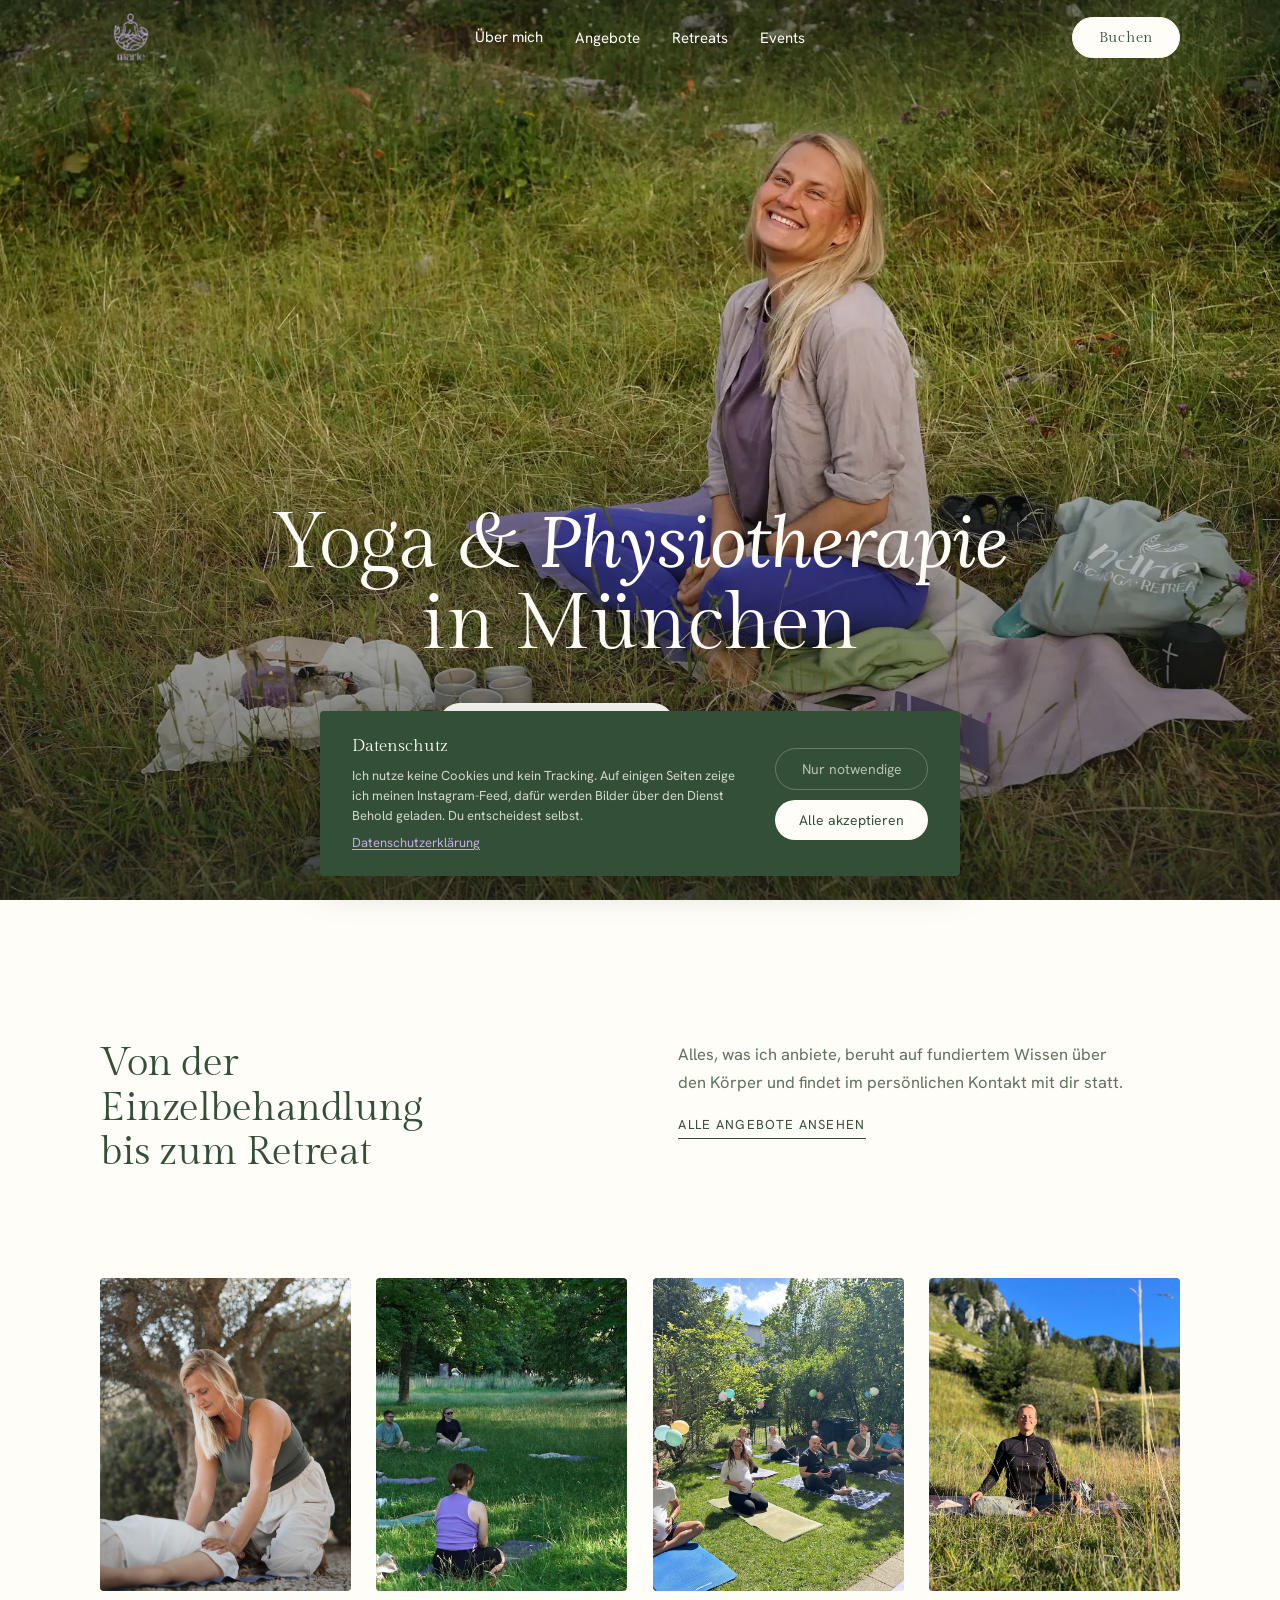
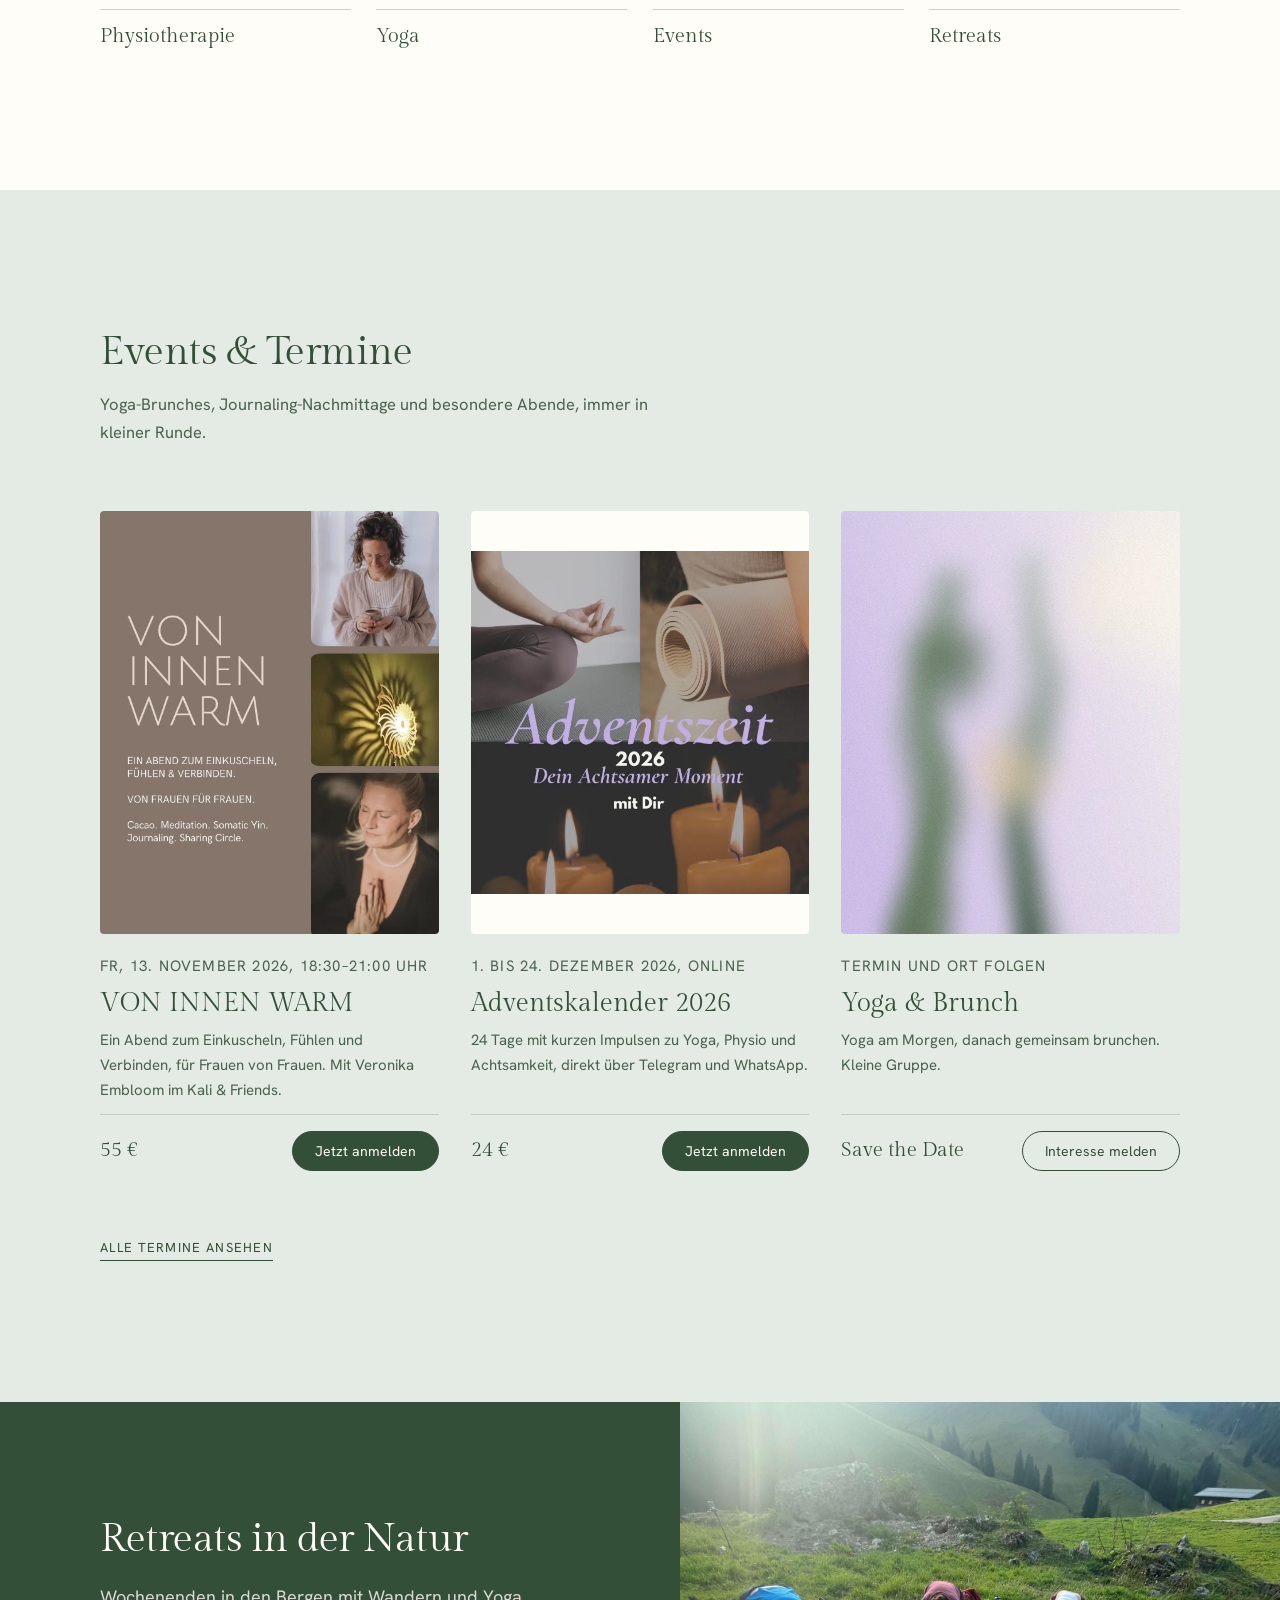
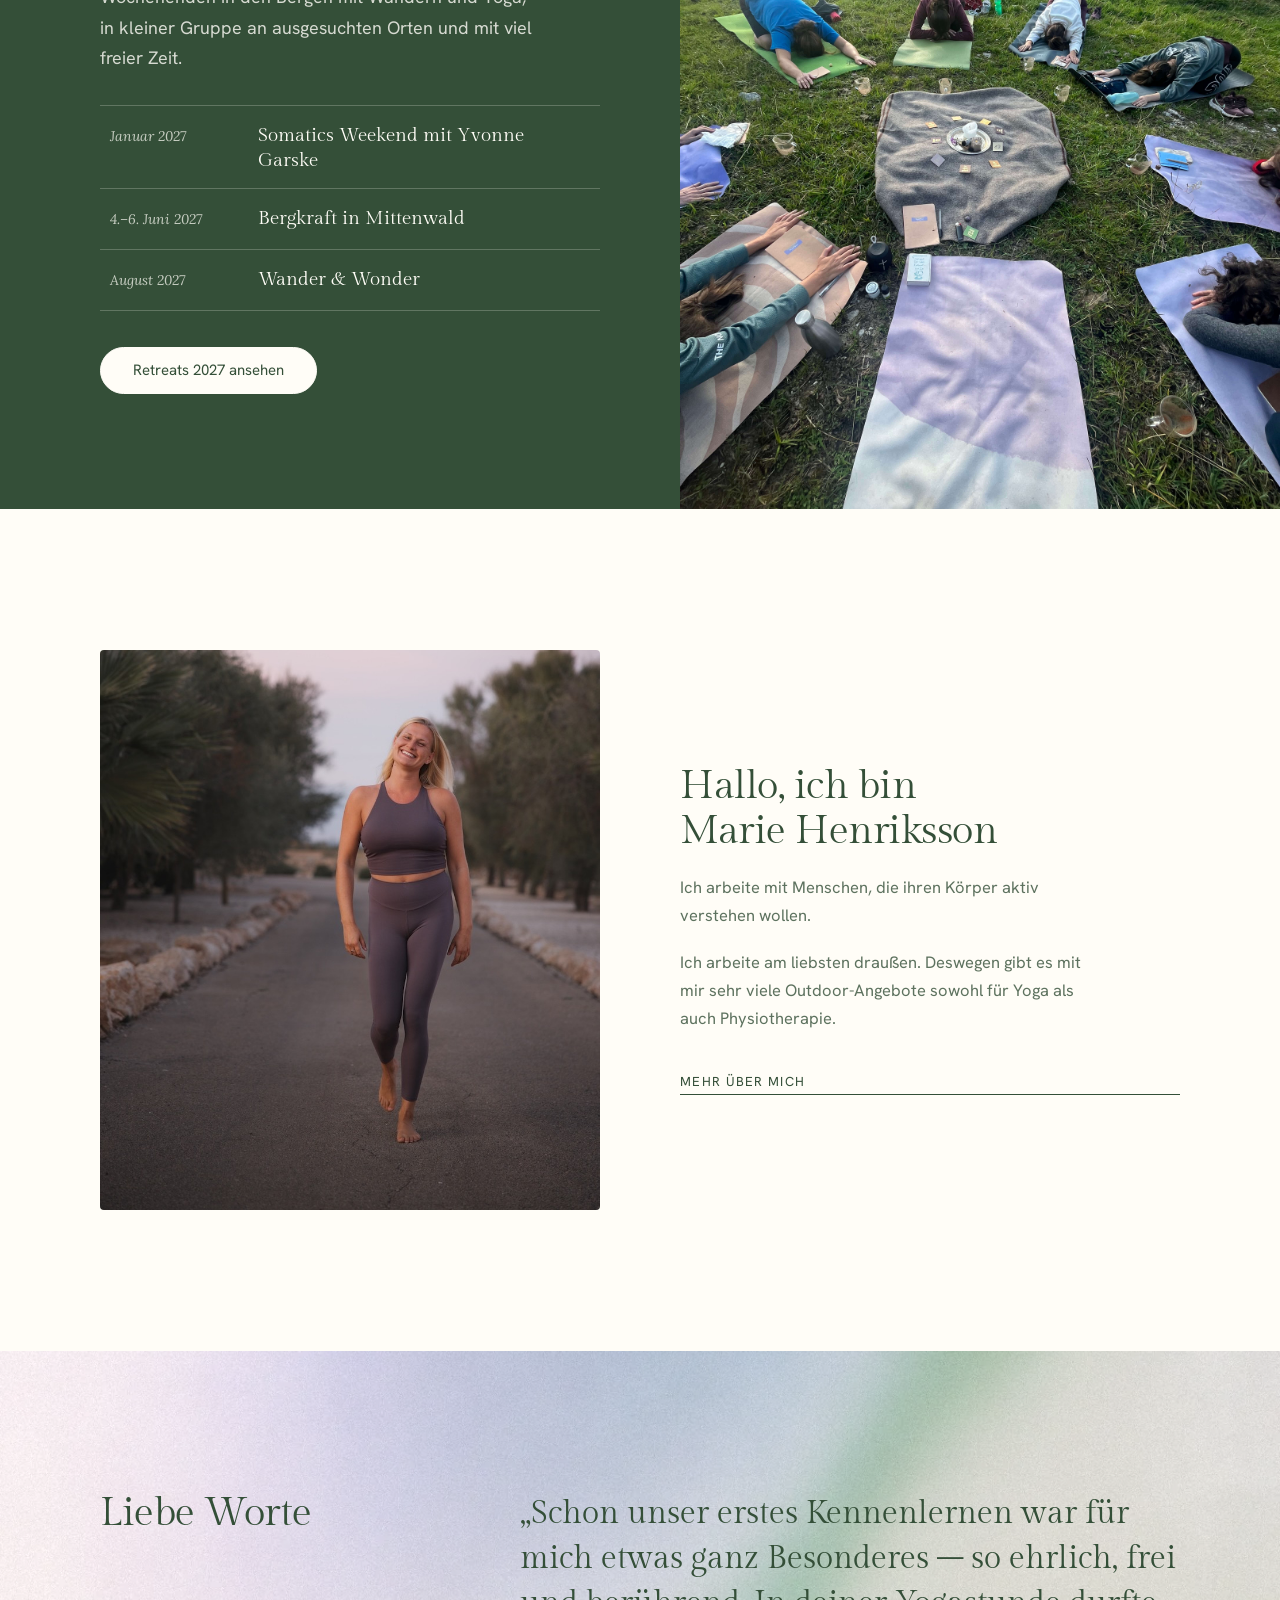
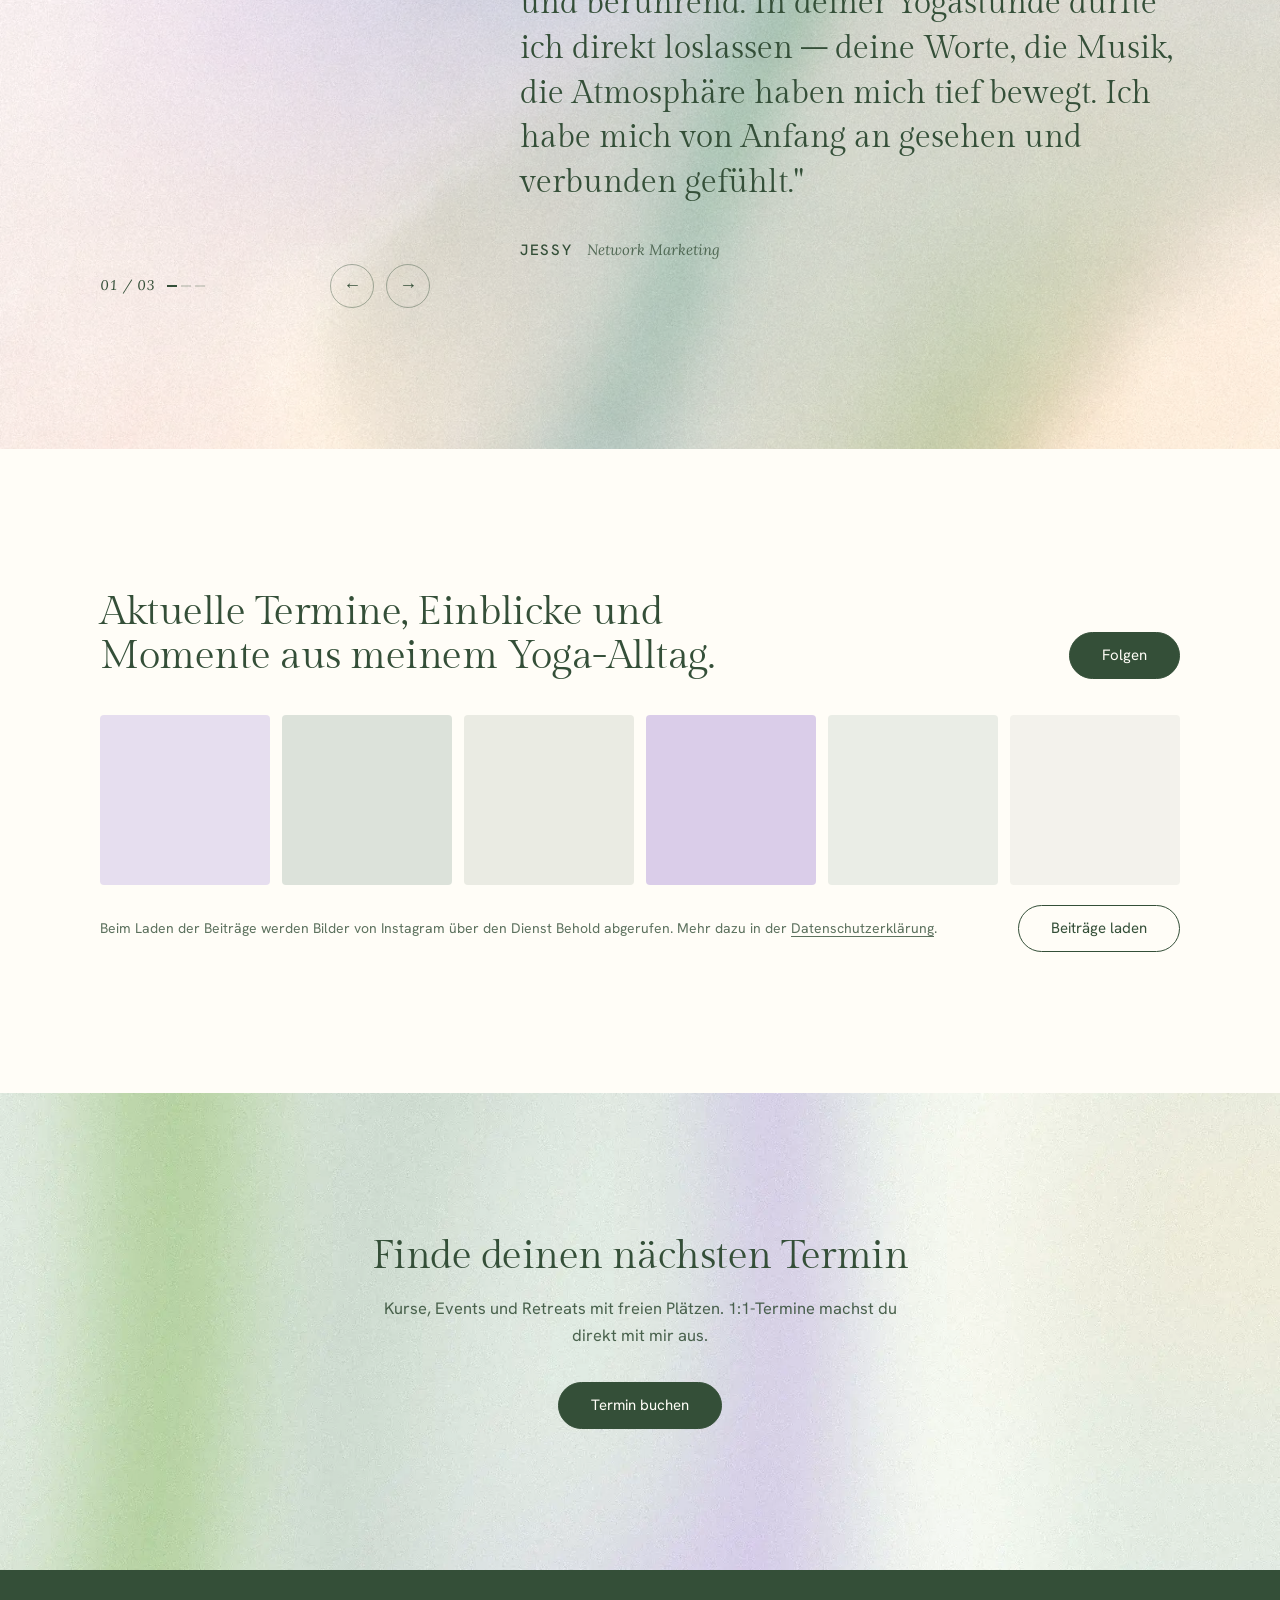
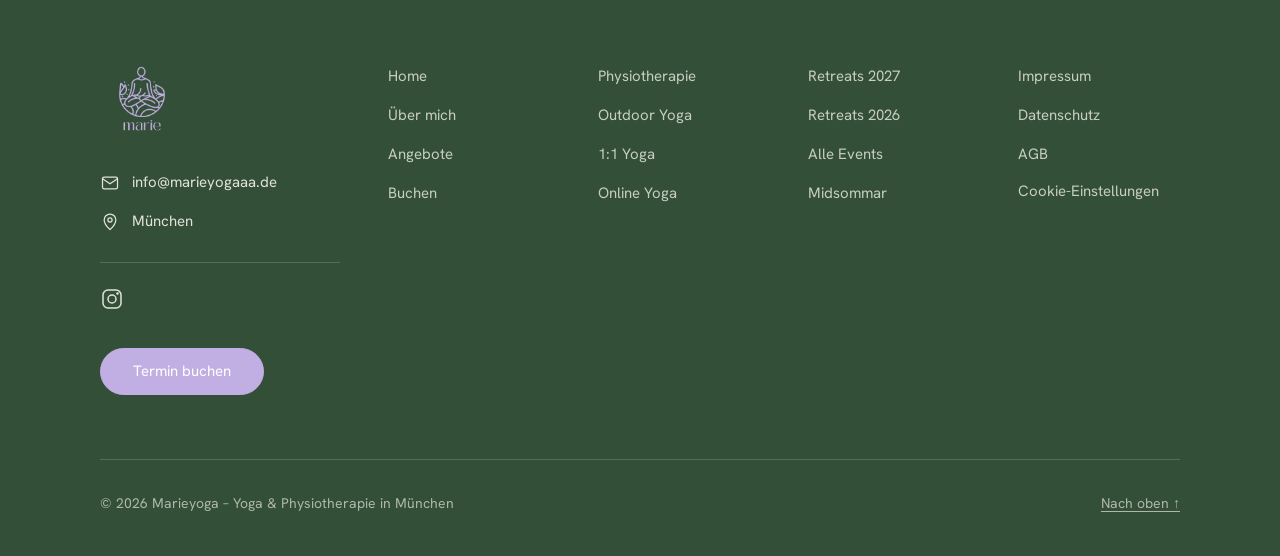
==== commit 471a62bb: "Startseite: Yoga & Brunch "Termin und Ort folgen" Co-Authored-By: Claude Sonnet 5.5 <noreply@anthrop" ====
--- a/index.html
+++ b/index.html
@@ -154,7 +154,7 @@
         </article>
         <article class="event-card">
           <div class="event-card-img event-card-img--textur"></div>
-          <p class="event-card-date">Herbst 2026, Termin folgt</p>
+          <p class="event-card-date">Termin und Ort folgen</p>
           <h3>Yoga &amp; Brunch</h3>
           <p>Yoga am Morgen, danach gemeinsam brunchen. Kleine Gruppe.</p>
           <div class="event-card-foot"><span>Save the Date</span><a href="buchen.html#brunch" class="btn btn-outline">Interesse melden</a></div>
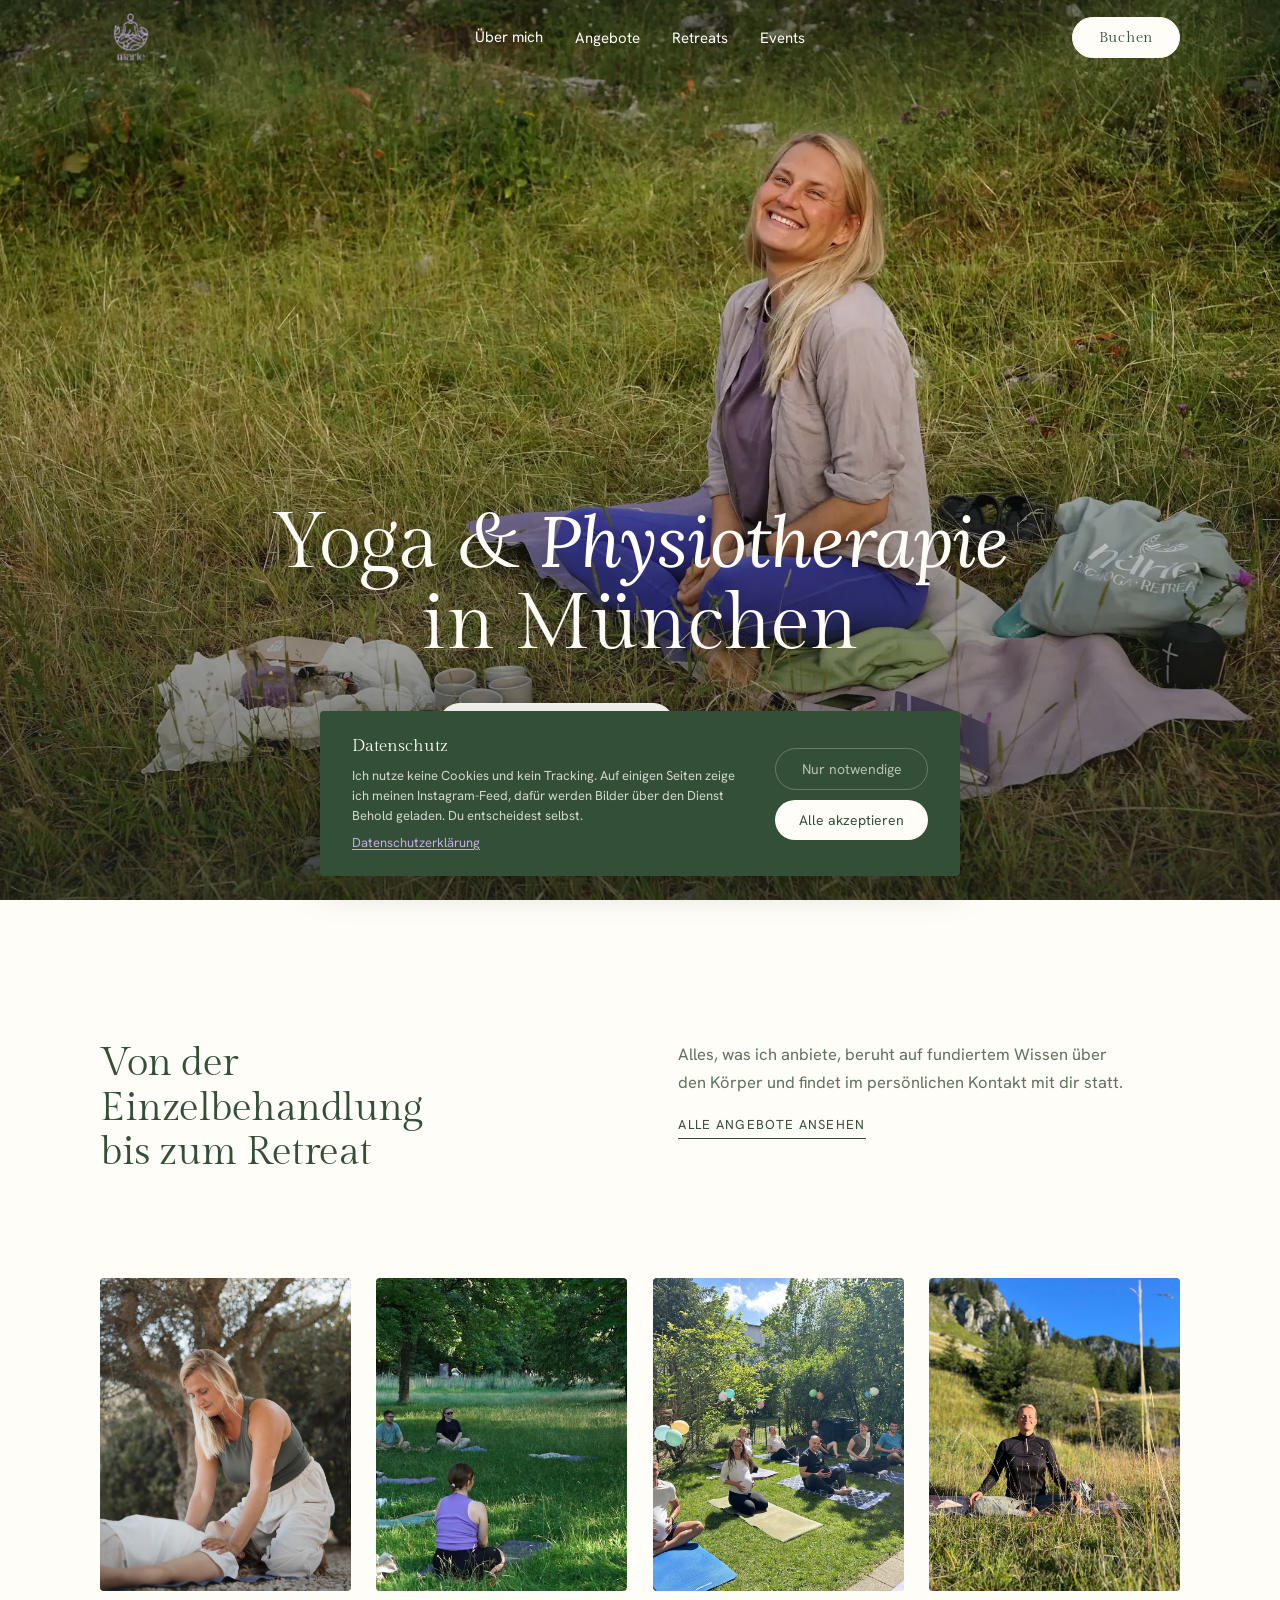
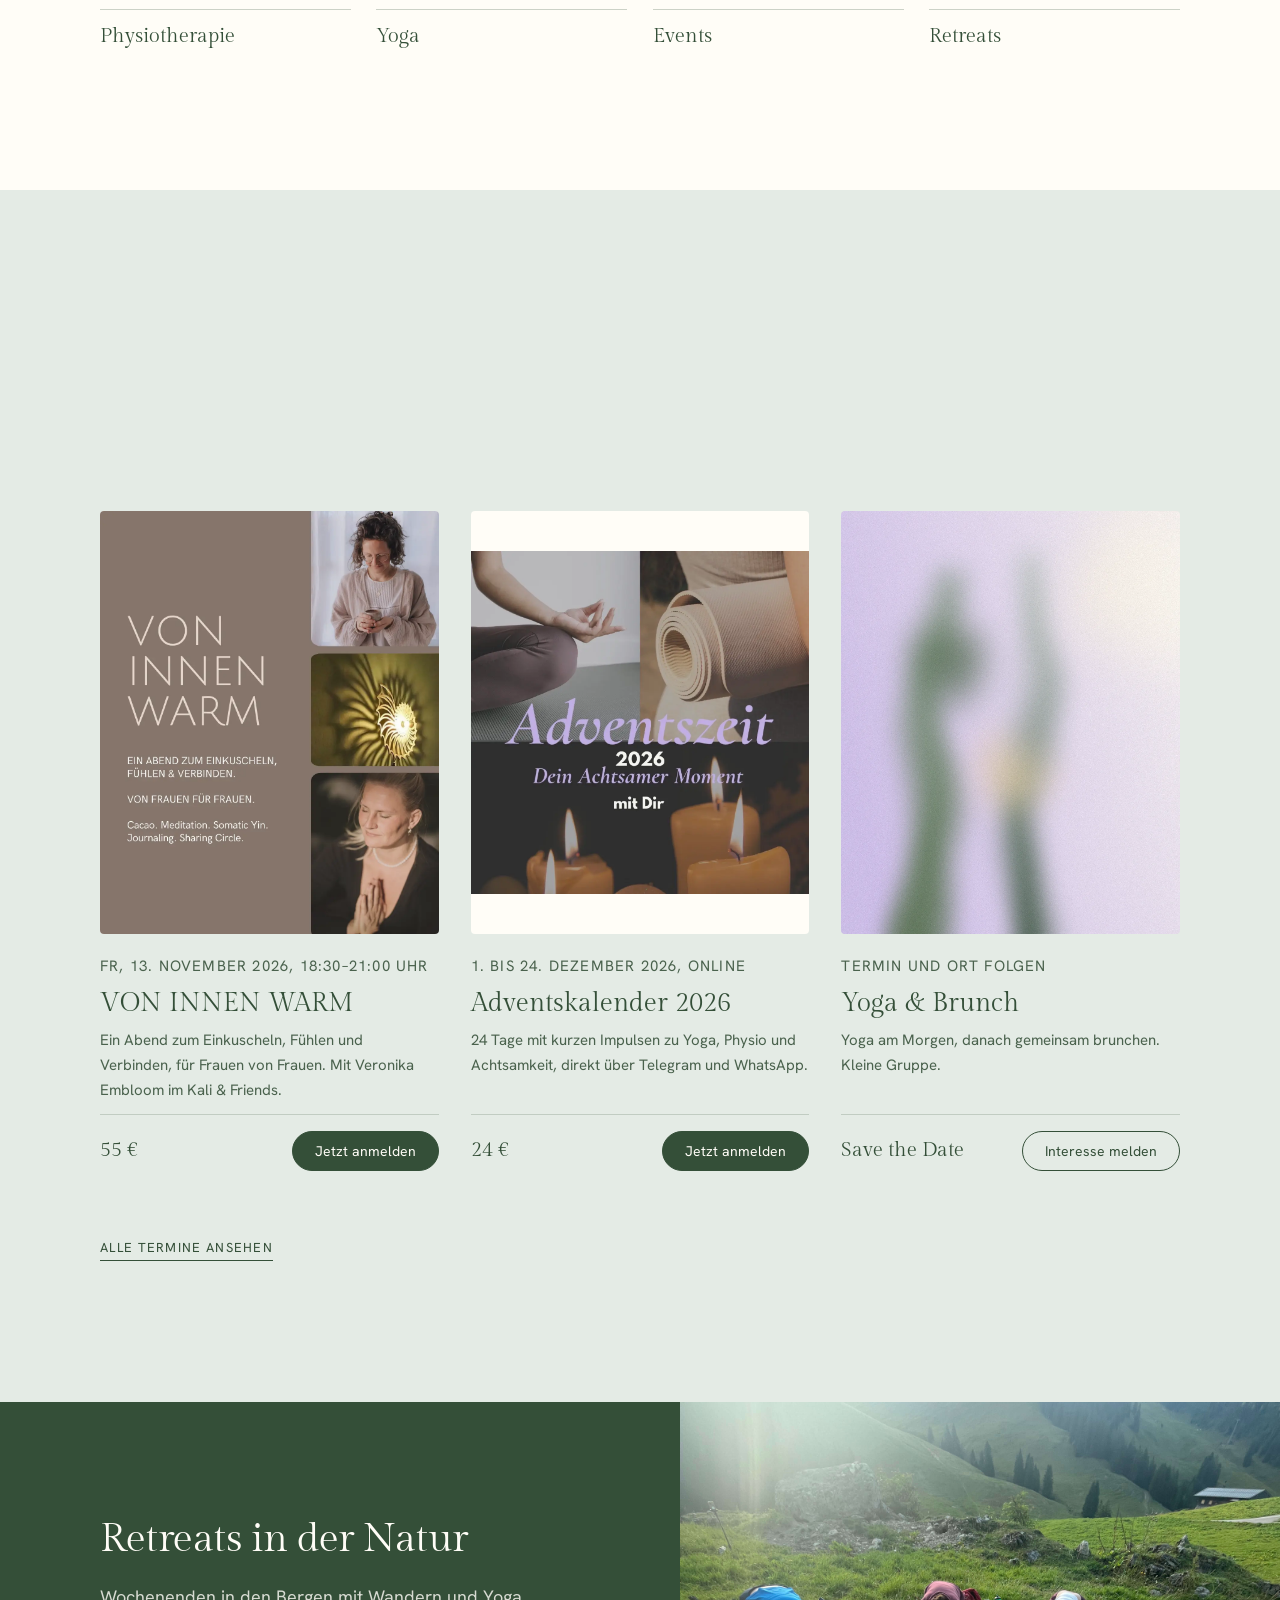
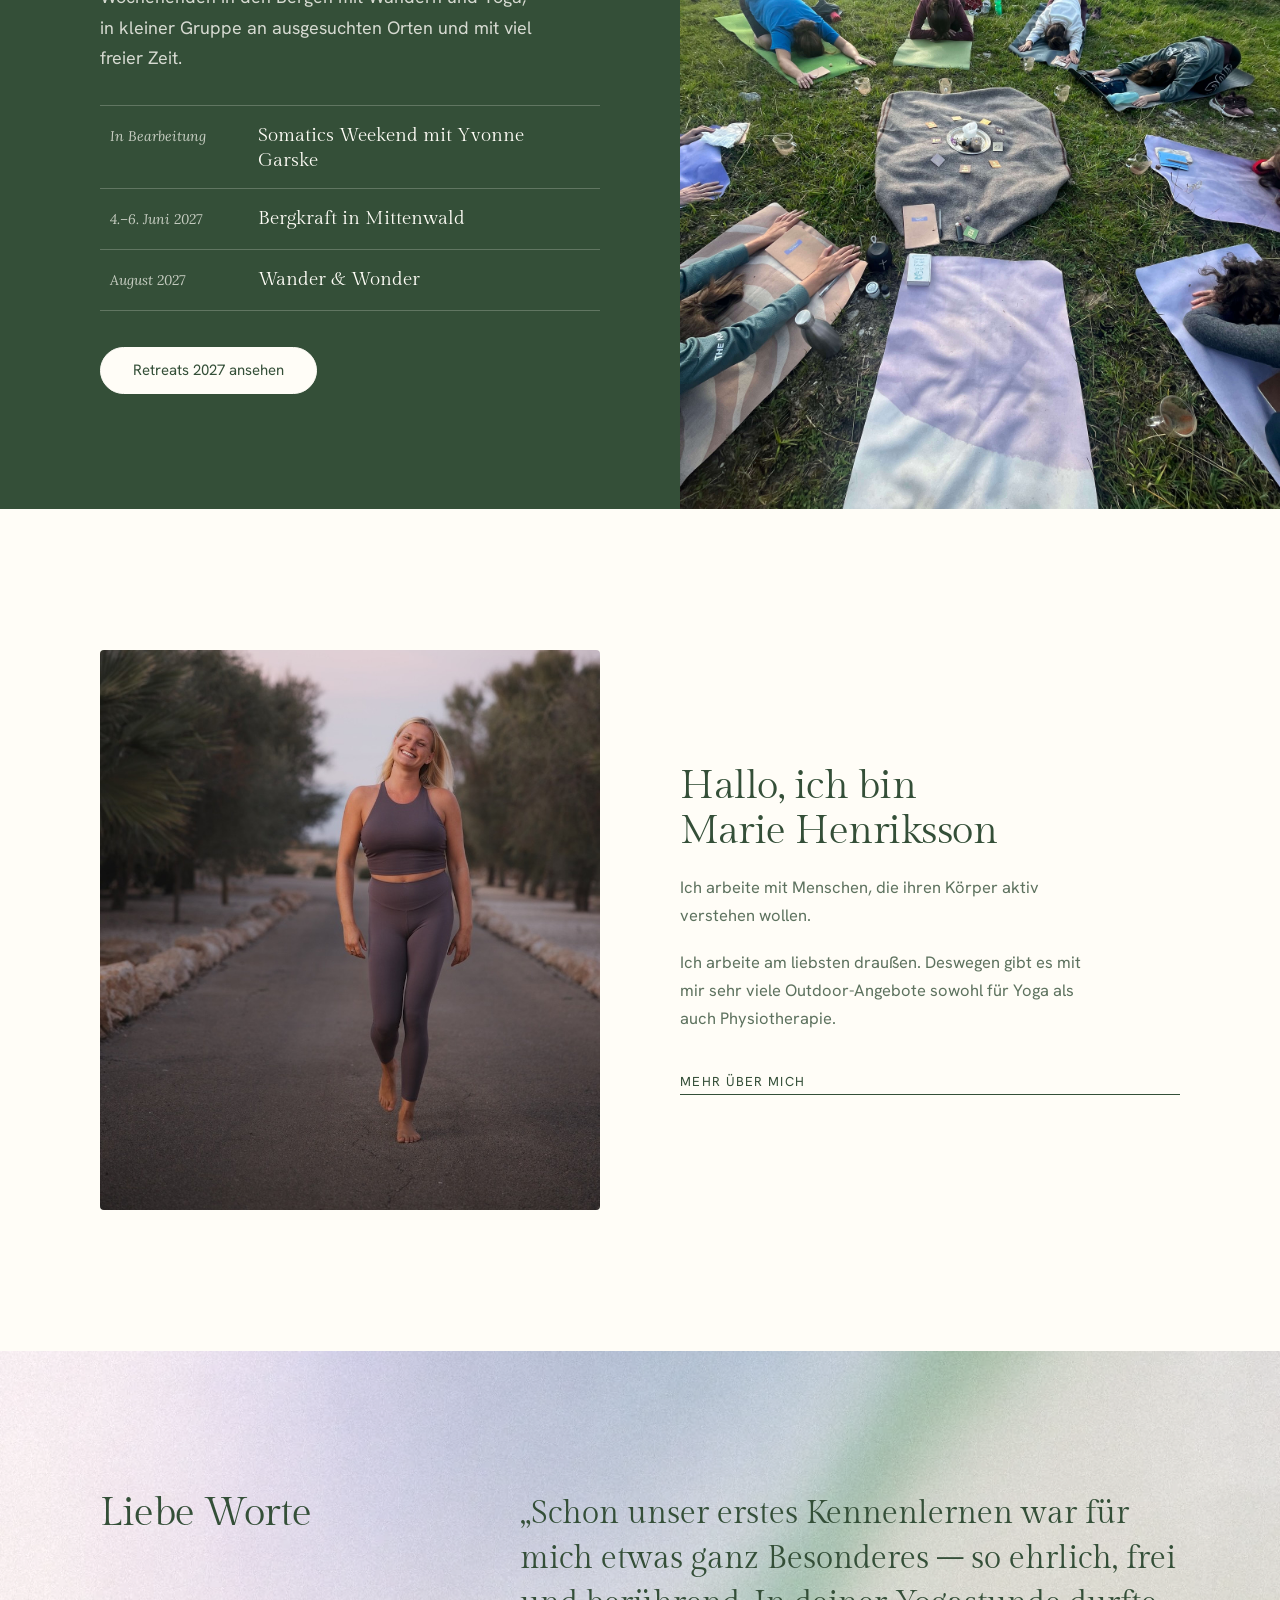
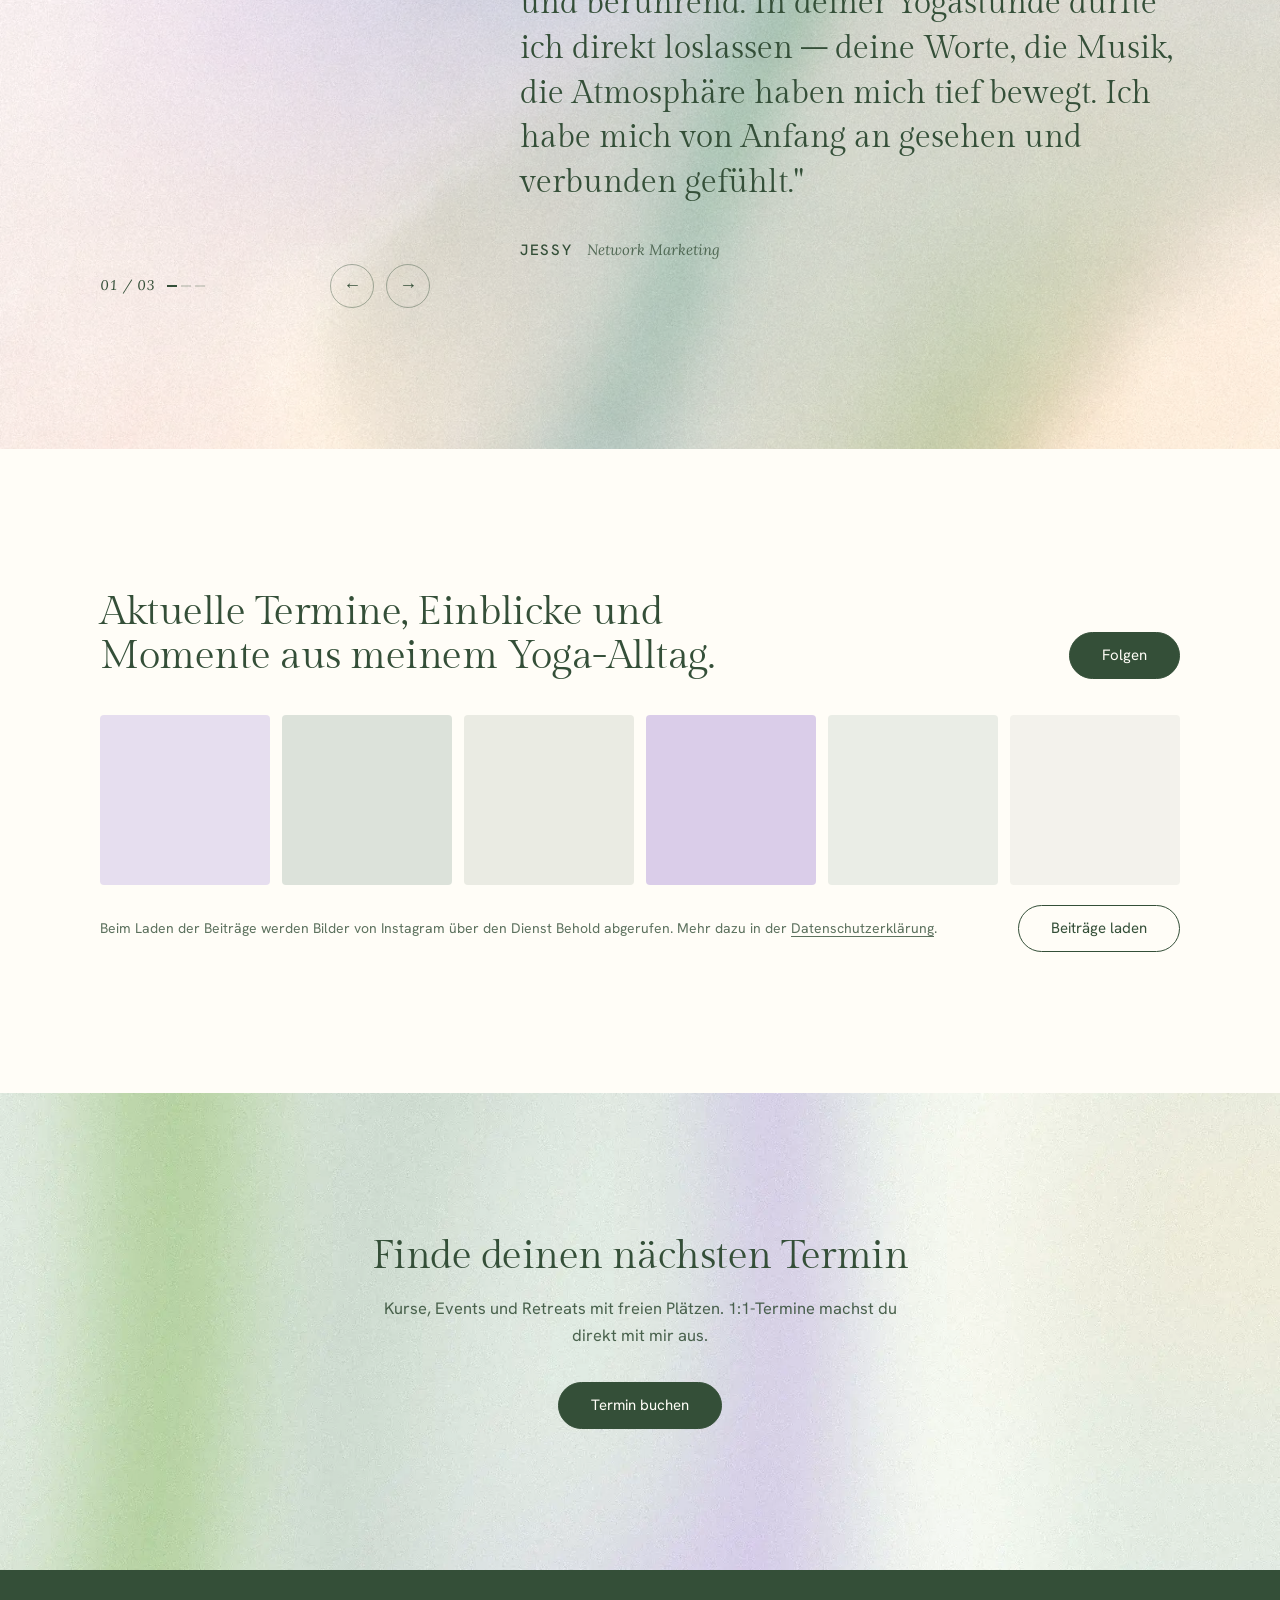
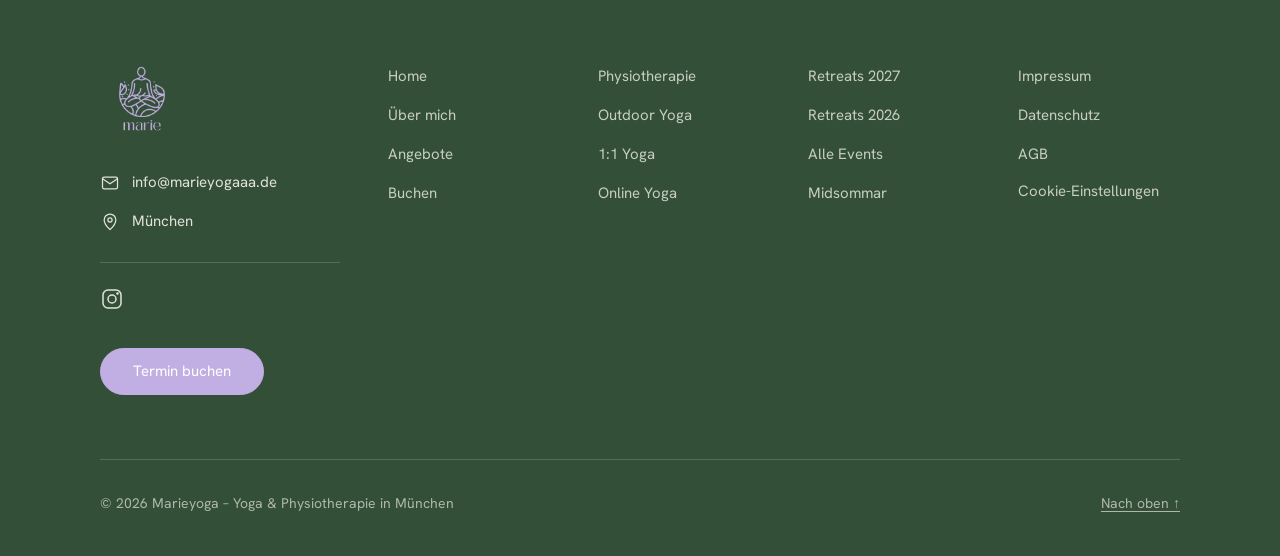
==== commit 92fa50eb: "Somatics Weekend: Datum entfernt, "in Bearbeitung, Zeitpunkt folgt" Co-Authored-By: Claude Sonnet 5." ====
--- a/index.html
+++ b/index.html
@@ -55,7 +55,7 @@
             <div class="nav-sub">
               <a href="retreats.html#2027" class="nav-sub-trigger">2027</a>
               <div class="nav-subdropdown">
-                <a href="retreats.html#somatics-2027">Januar: Somatics Weekend</a>
+                <a href="retreats.html#somatics-2027">Somatics Weekend</a>
                 <a href="retreats.html#bergkraft-2027">Juni: Bergkraft</a>
                 <a href="retreats.html#wander-2027">August: Wander &amp; Wonder</a>
               </div>
@@ -172,7 +172,7 @@
           <h2>Retreats in der Natur</h2>
           <p>Wochenenden in den Bergen mit Wandern und Yoga, in kleiner Gruppe an ausgesuchten Orten und mit viel freier Zeit.</p>
           <div class="retreat-rows">
-            <a href="retreats.html#somatics-2027"><span class="rr-when">Januar 2027</span><span class="rr-title">Somatics Weekend mit Yvonne Garske</span><span class="rr-arrow" aria-hidden="true">&#8594;</span></a>
+            <a href="retreats.html#somatics-2027"><span class="rr-when">In Bearbeitung</span><span class="rr-title">Somatics Weekend mit Yvonne Garske</span><span class="rr-arrow" aria-hidden="true">&#8594;</span></a>
             <a href="retreats.html#bergkraft-2027"><span class="rr-when">4.–6. Juni 2027</span><span class="rr-title">Bergkraft in Mittenwald</span><span class="rr-arrow" aria-hidden="true">&#8594;</span></a>
             <a href="retreats.html#wander-2027"><span class="rr-when">August 2027</span><span class="rr-title">Wander &amp; Wonder</span><span class="rr-arrow" aria-hidden="true">&#8594;</span></a>
           </div>
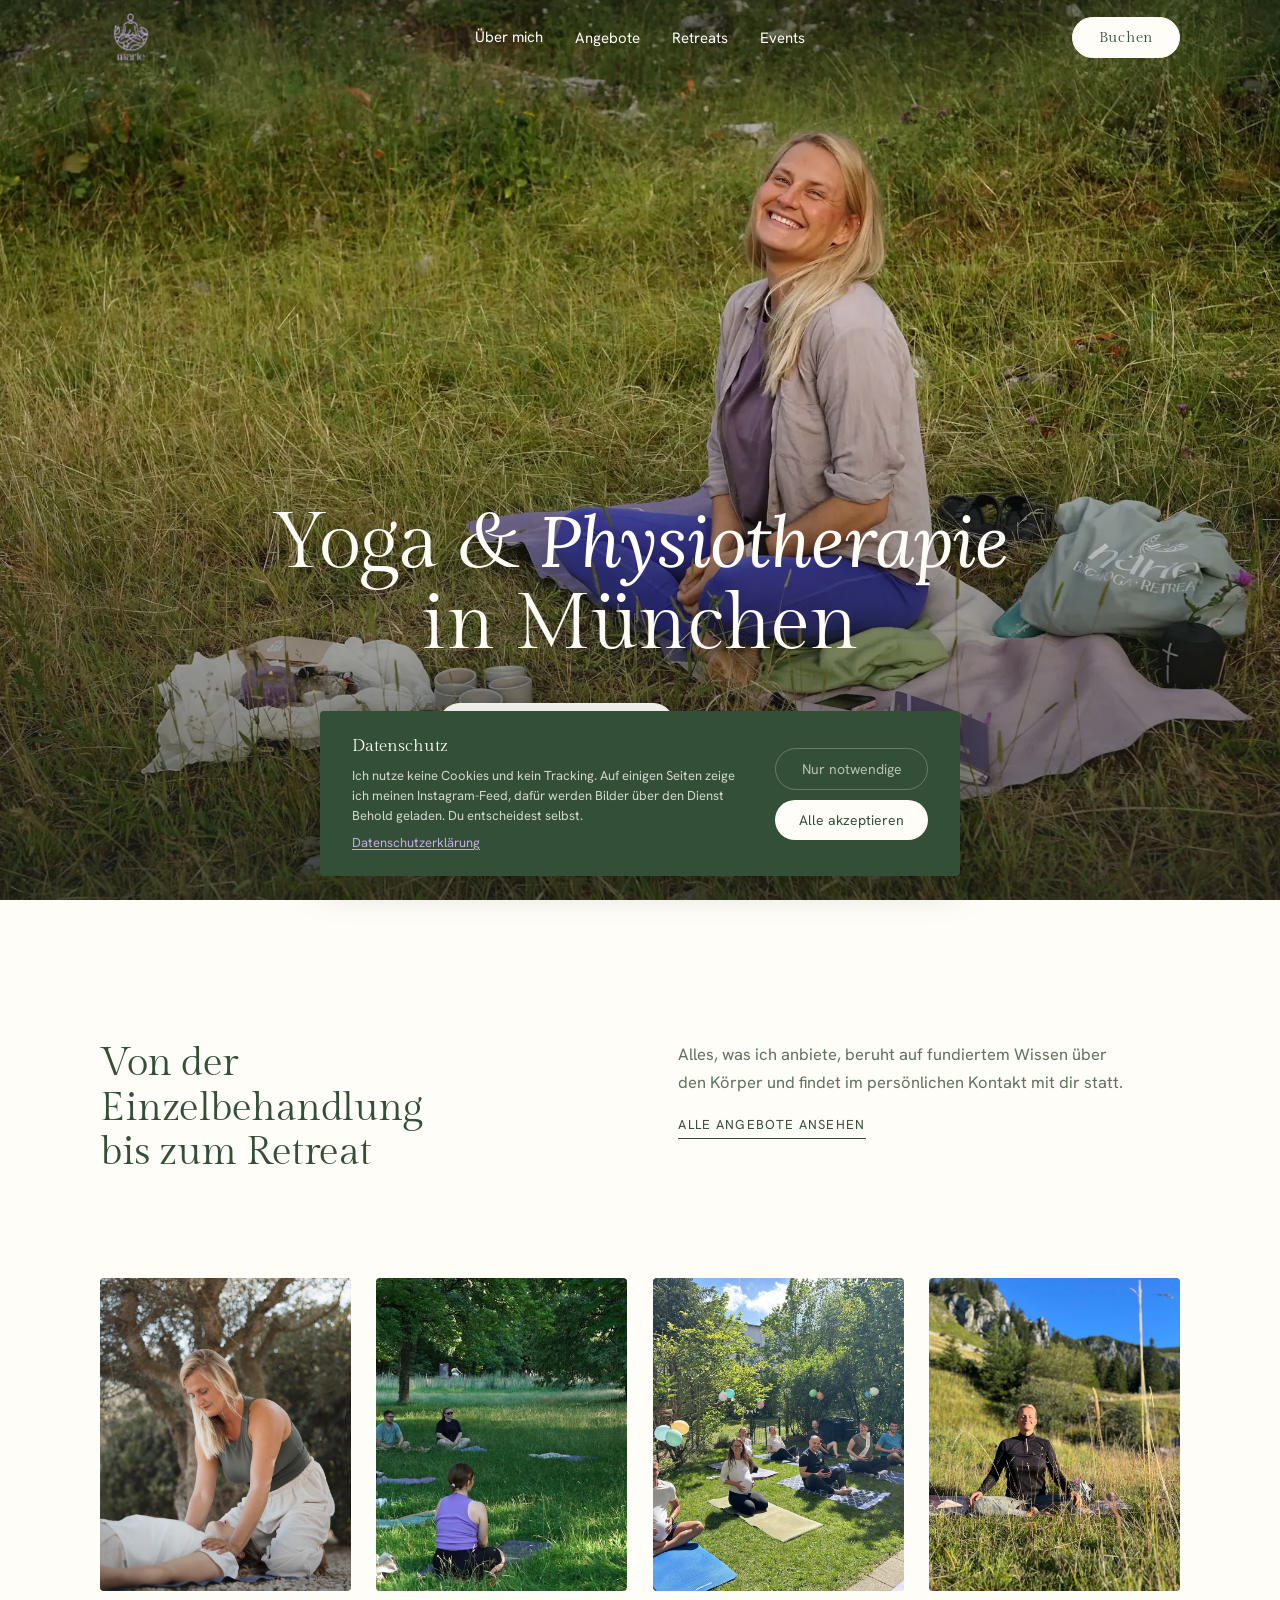
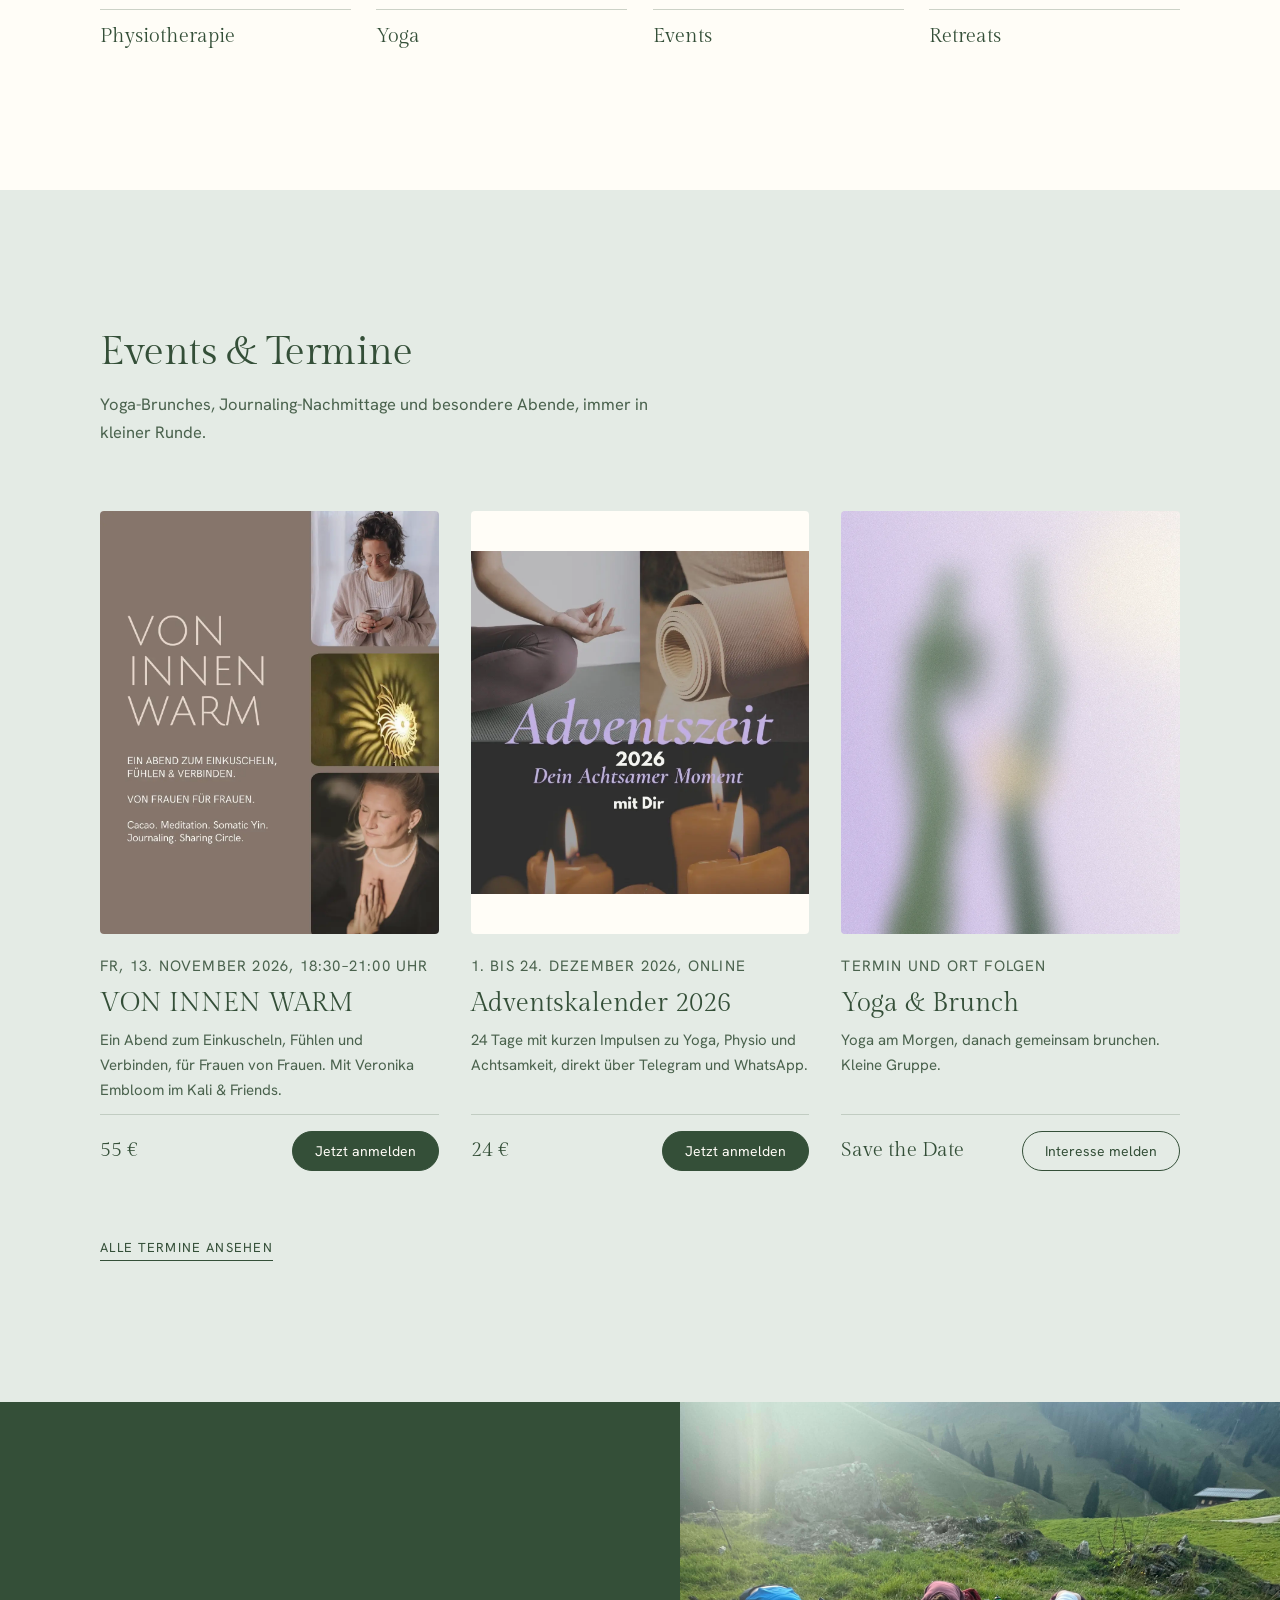
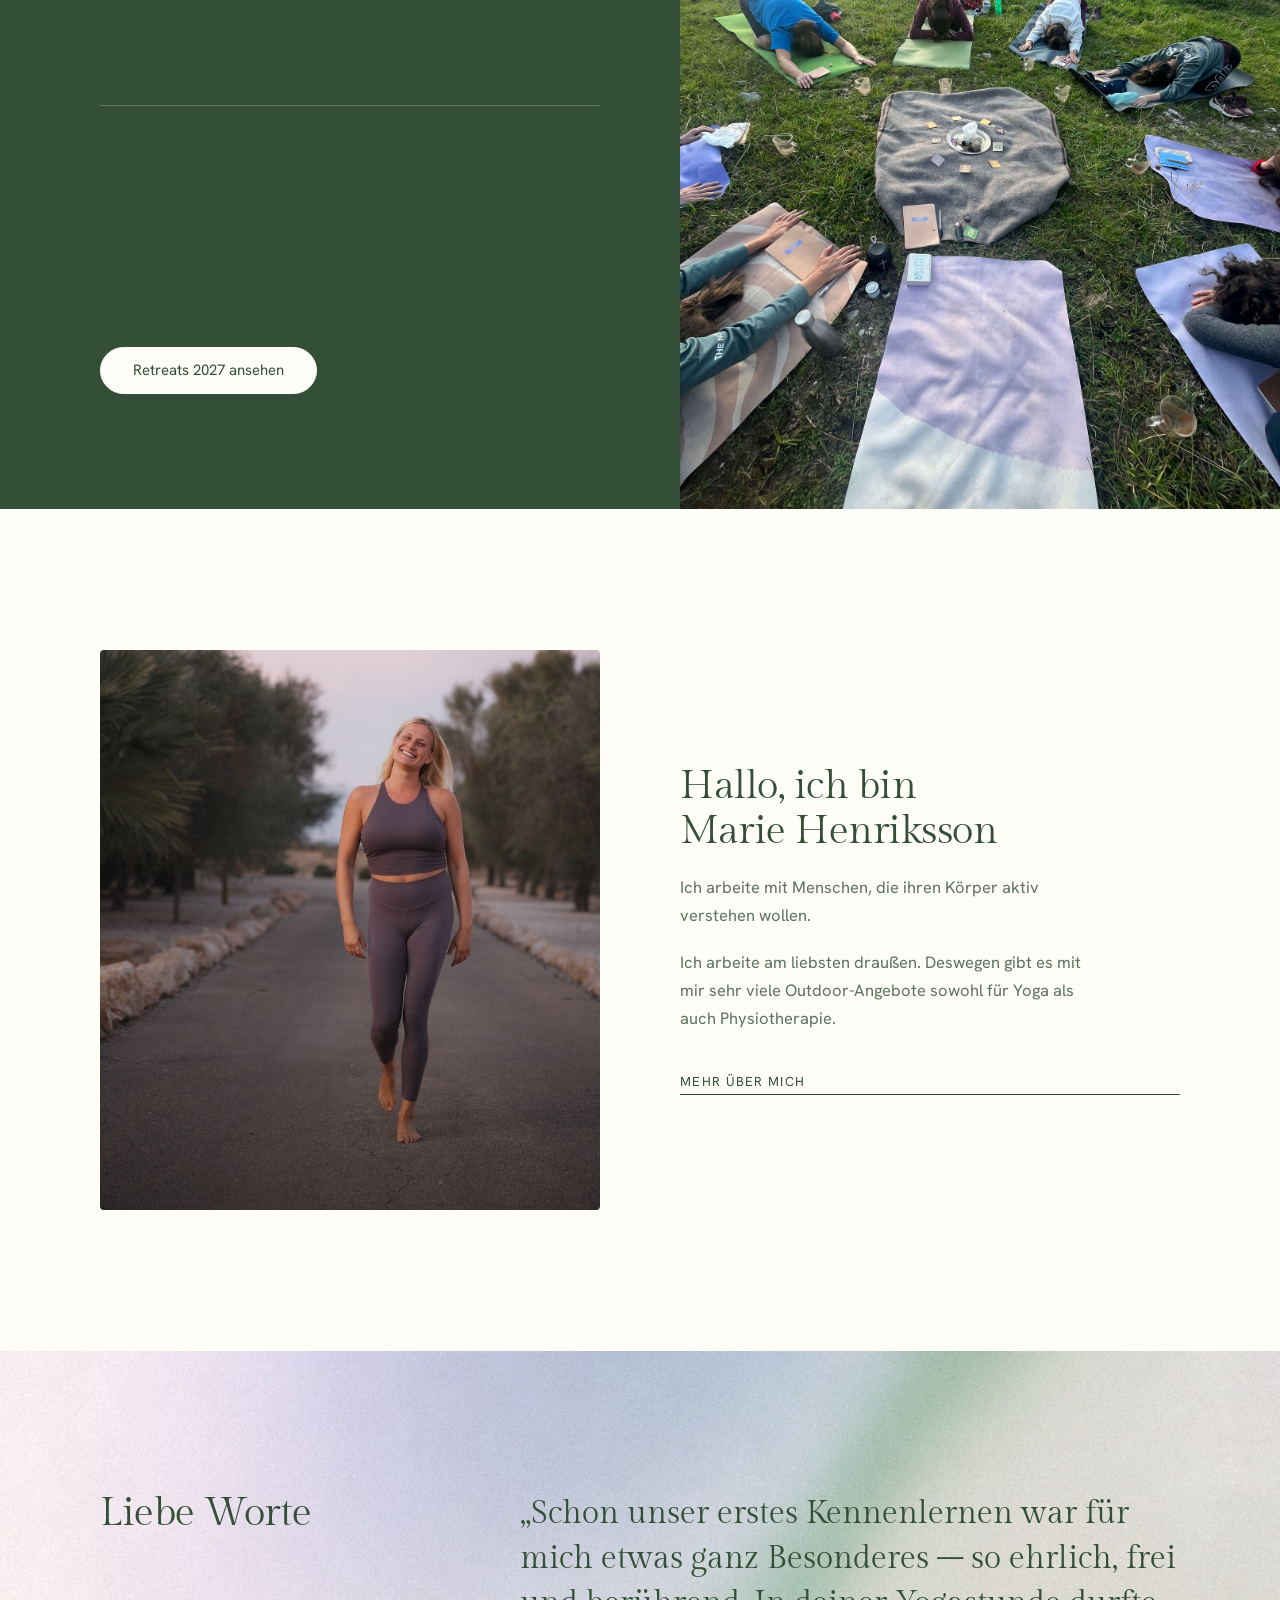
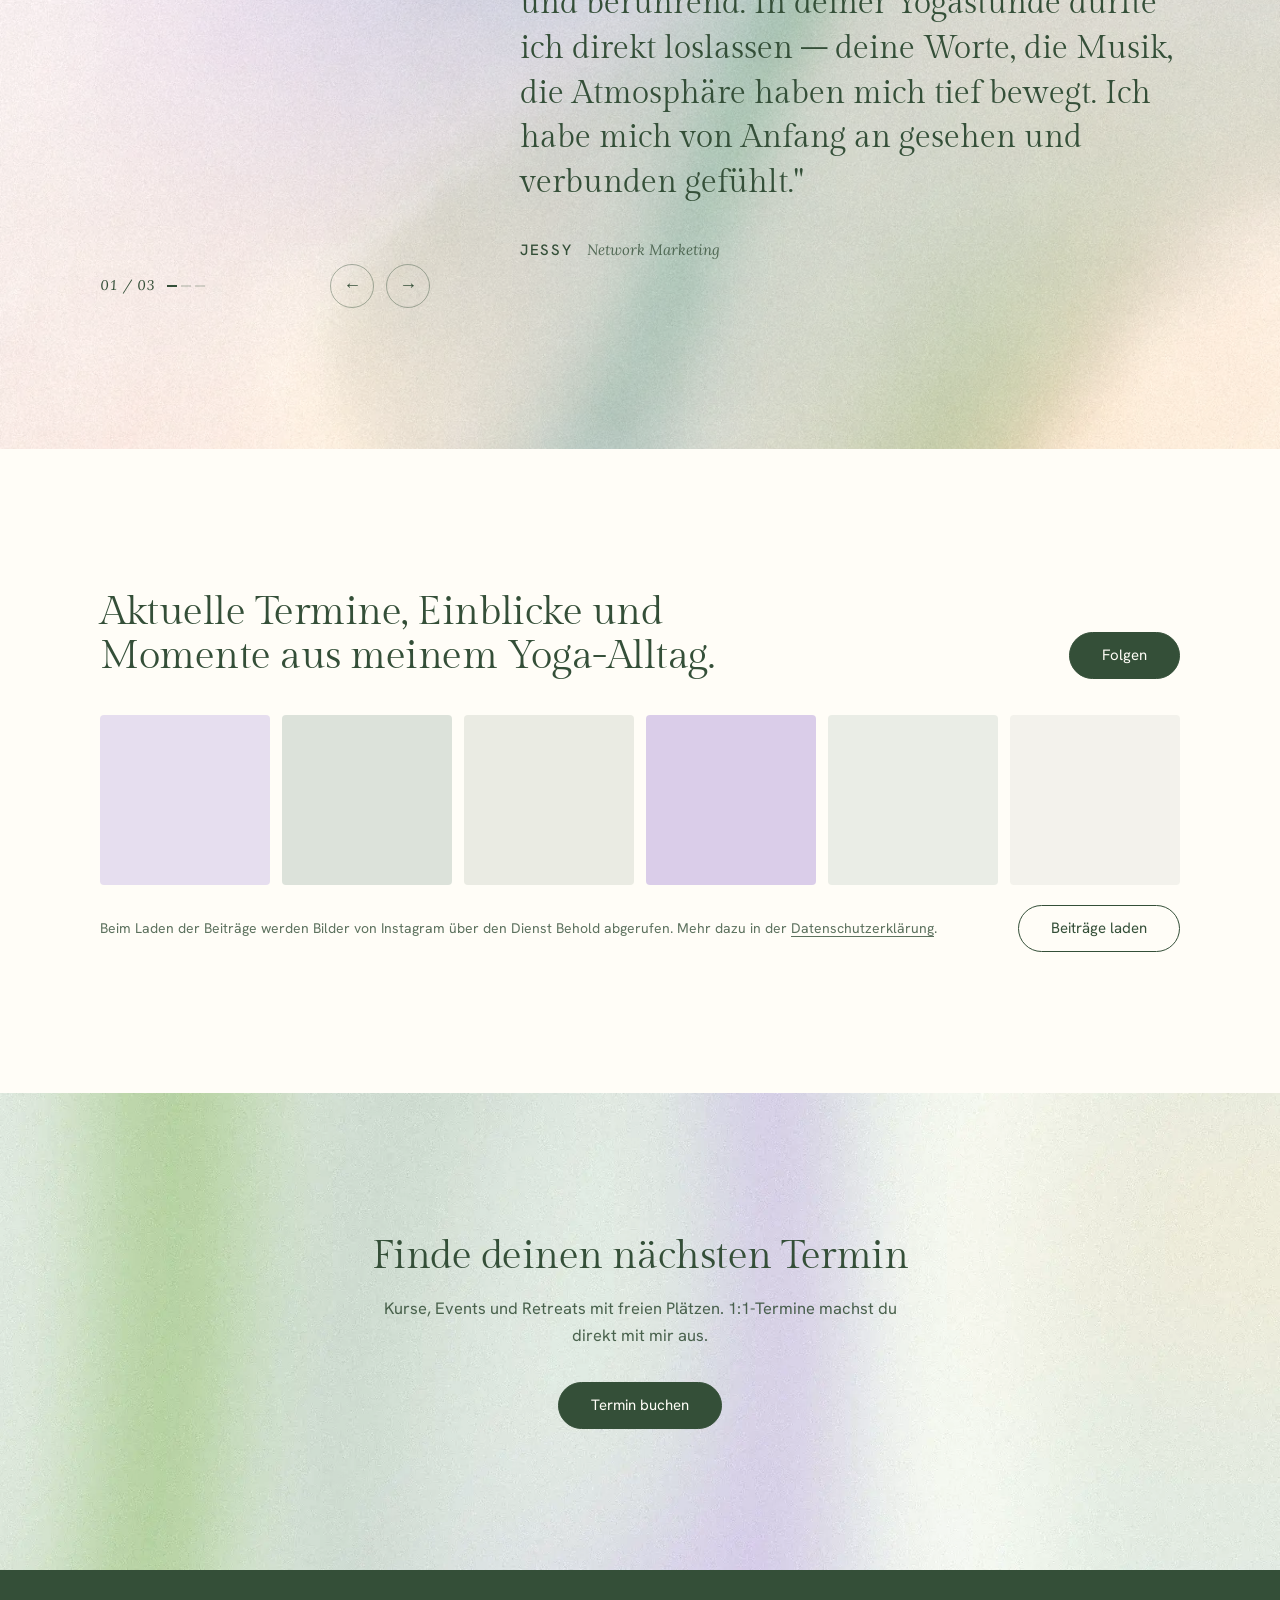
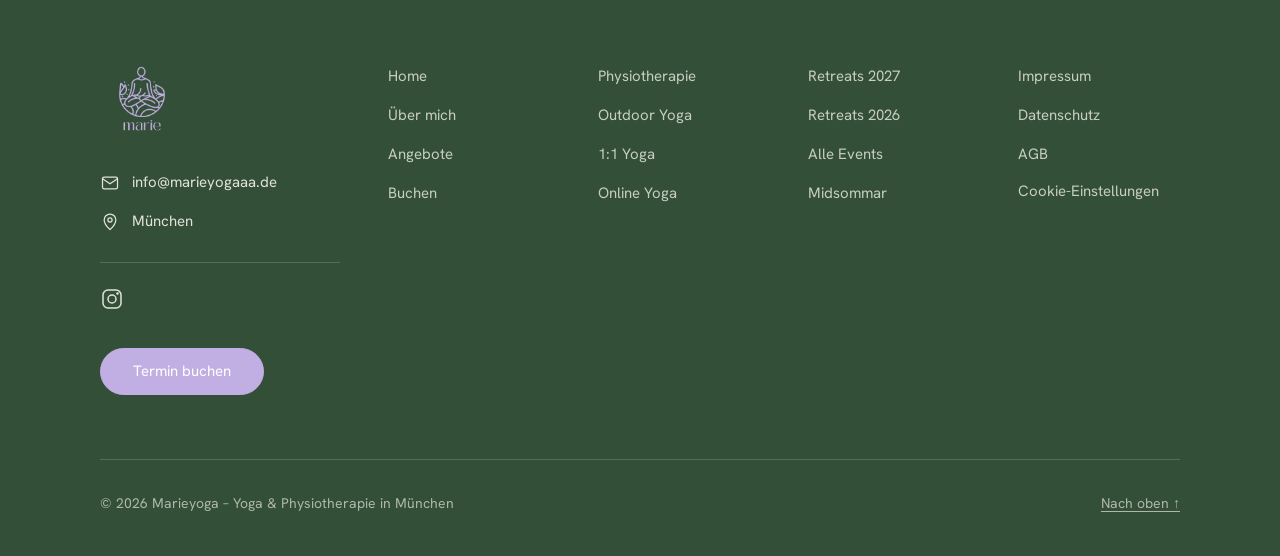
==== commit 769ff501: "Startseite: Retreat-Kachel ohne "ab Januar" Co-Authored-By: Claude Sonnet 5.5 <noreply@anthropic.com" ====
--- a/index.html
+++ b/index.html
@@ -122,7 +122,7 @@
           <div class="offer-tile-cap"><span>Events</span><span class="offer-tile-arrow" aria-hidden="true">&#8594;</span></div>
         </a>
         <a class="offer-tile" href="retreats.html">
-          <div class="offer-tile-img"><img src="uploads/retreat-yoga-meadow-kachel.webp" alt="Marie meditiert auf einer Bergwiese" loading="lazy" style="object-position:center 60%;"><p class="offer-tile-hover">Wochenenden in den Bergen, ab Januar 2027</p></div>
+          <div class="offer-tile-img"><img src="uploads/retreat-yoga-meadow-kachel.webp" alt="Marie meditiert auf einer Bergwiese" loading="lazy" style="object-position:center 60%;"><p class="offer-tile-hover">Wochenenden in den Bergen, 2027</p></div>
           <div class="offer-tile-cap"><span>Retreats</span><span class="offer-tile-arrow" aria-hidden="true">&#8594;</span></div>
         </a>
       </div>
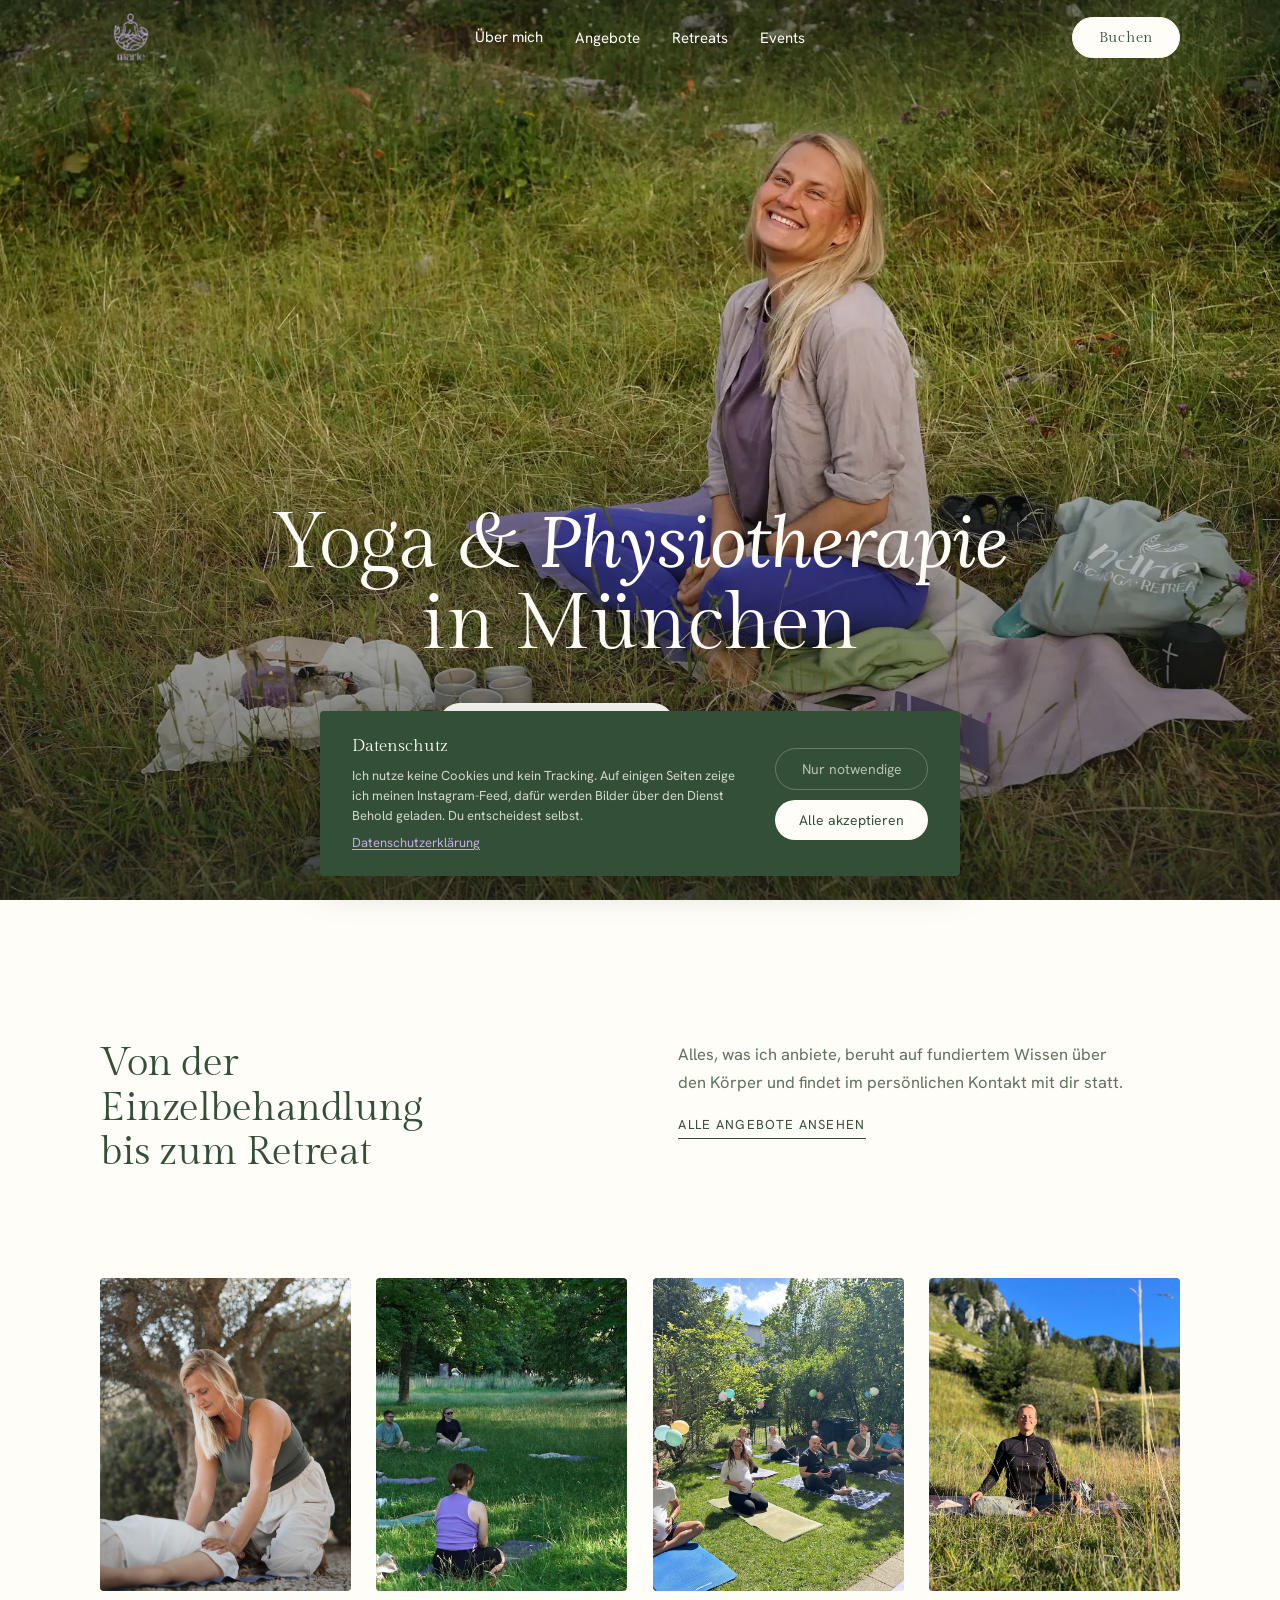
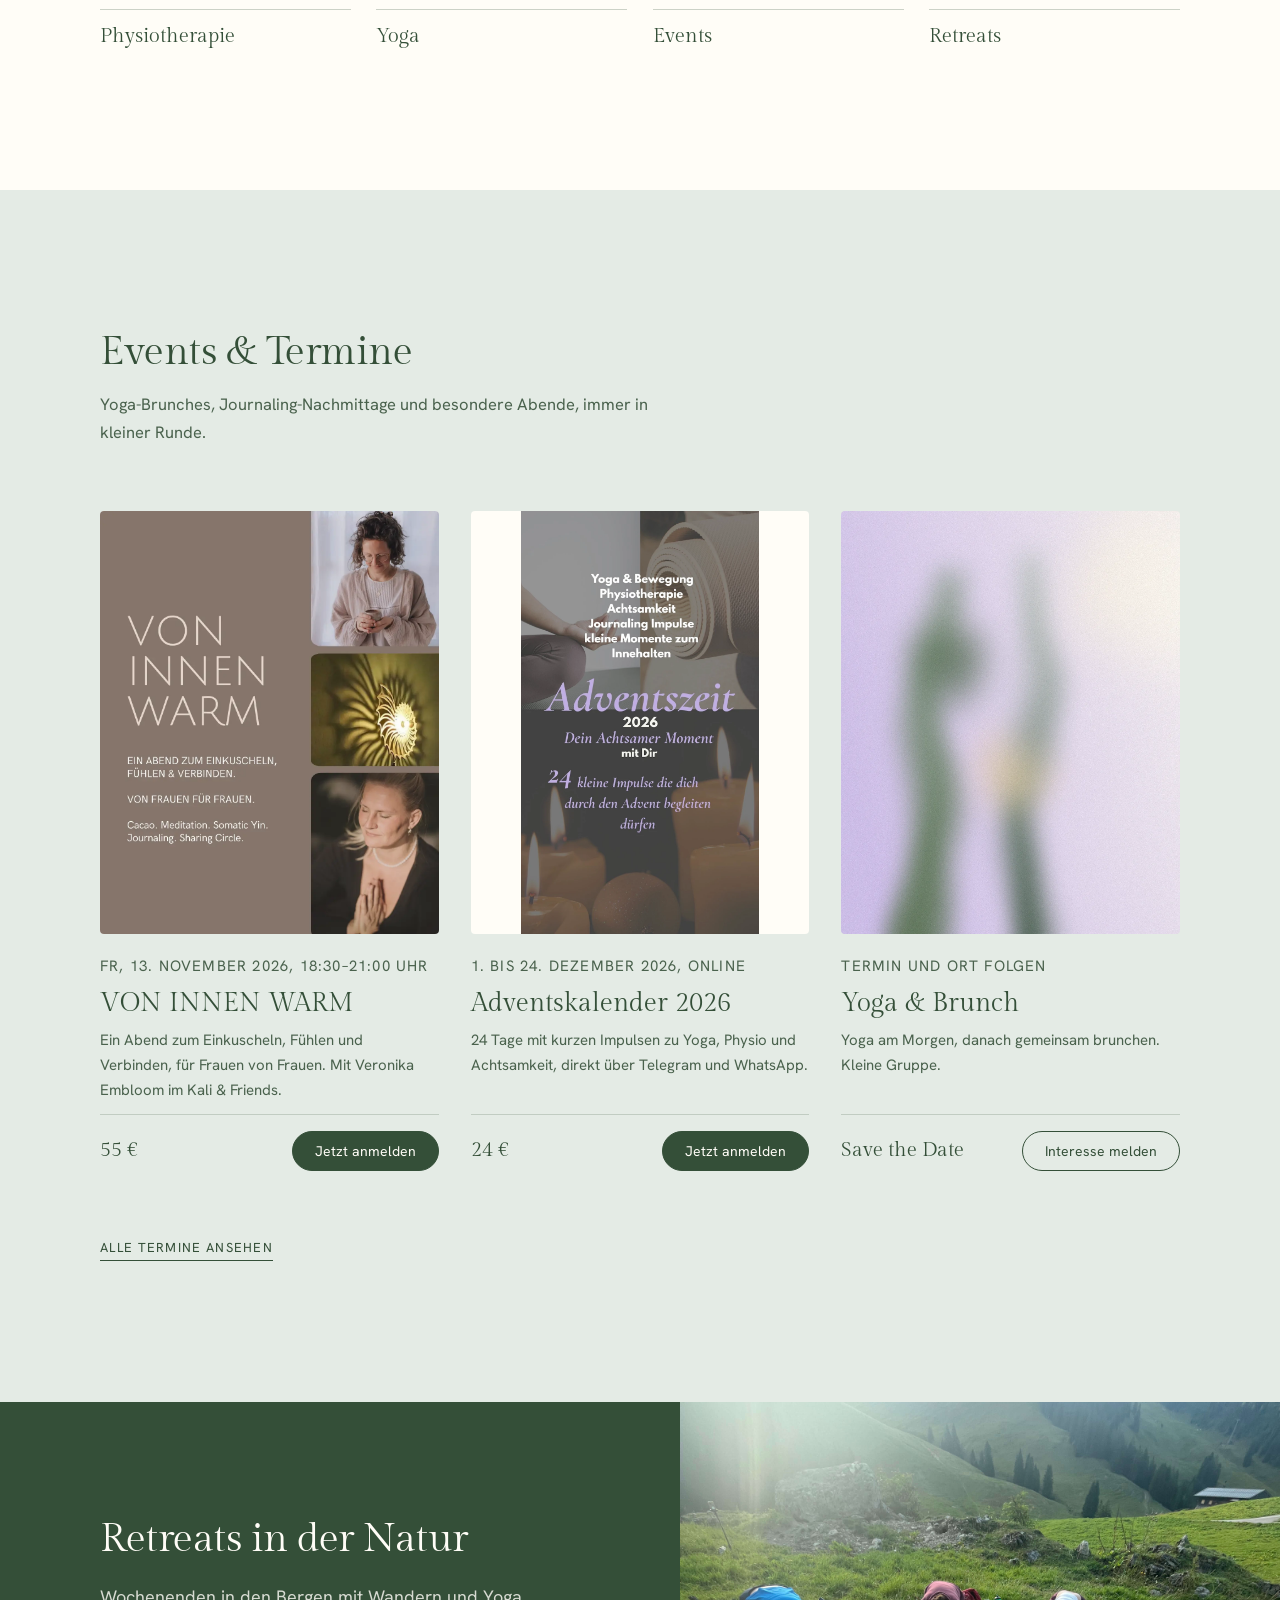
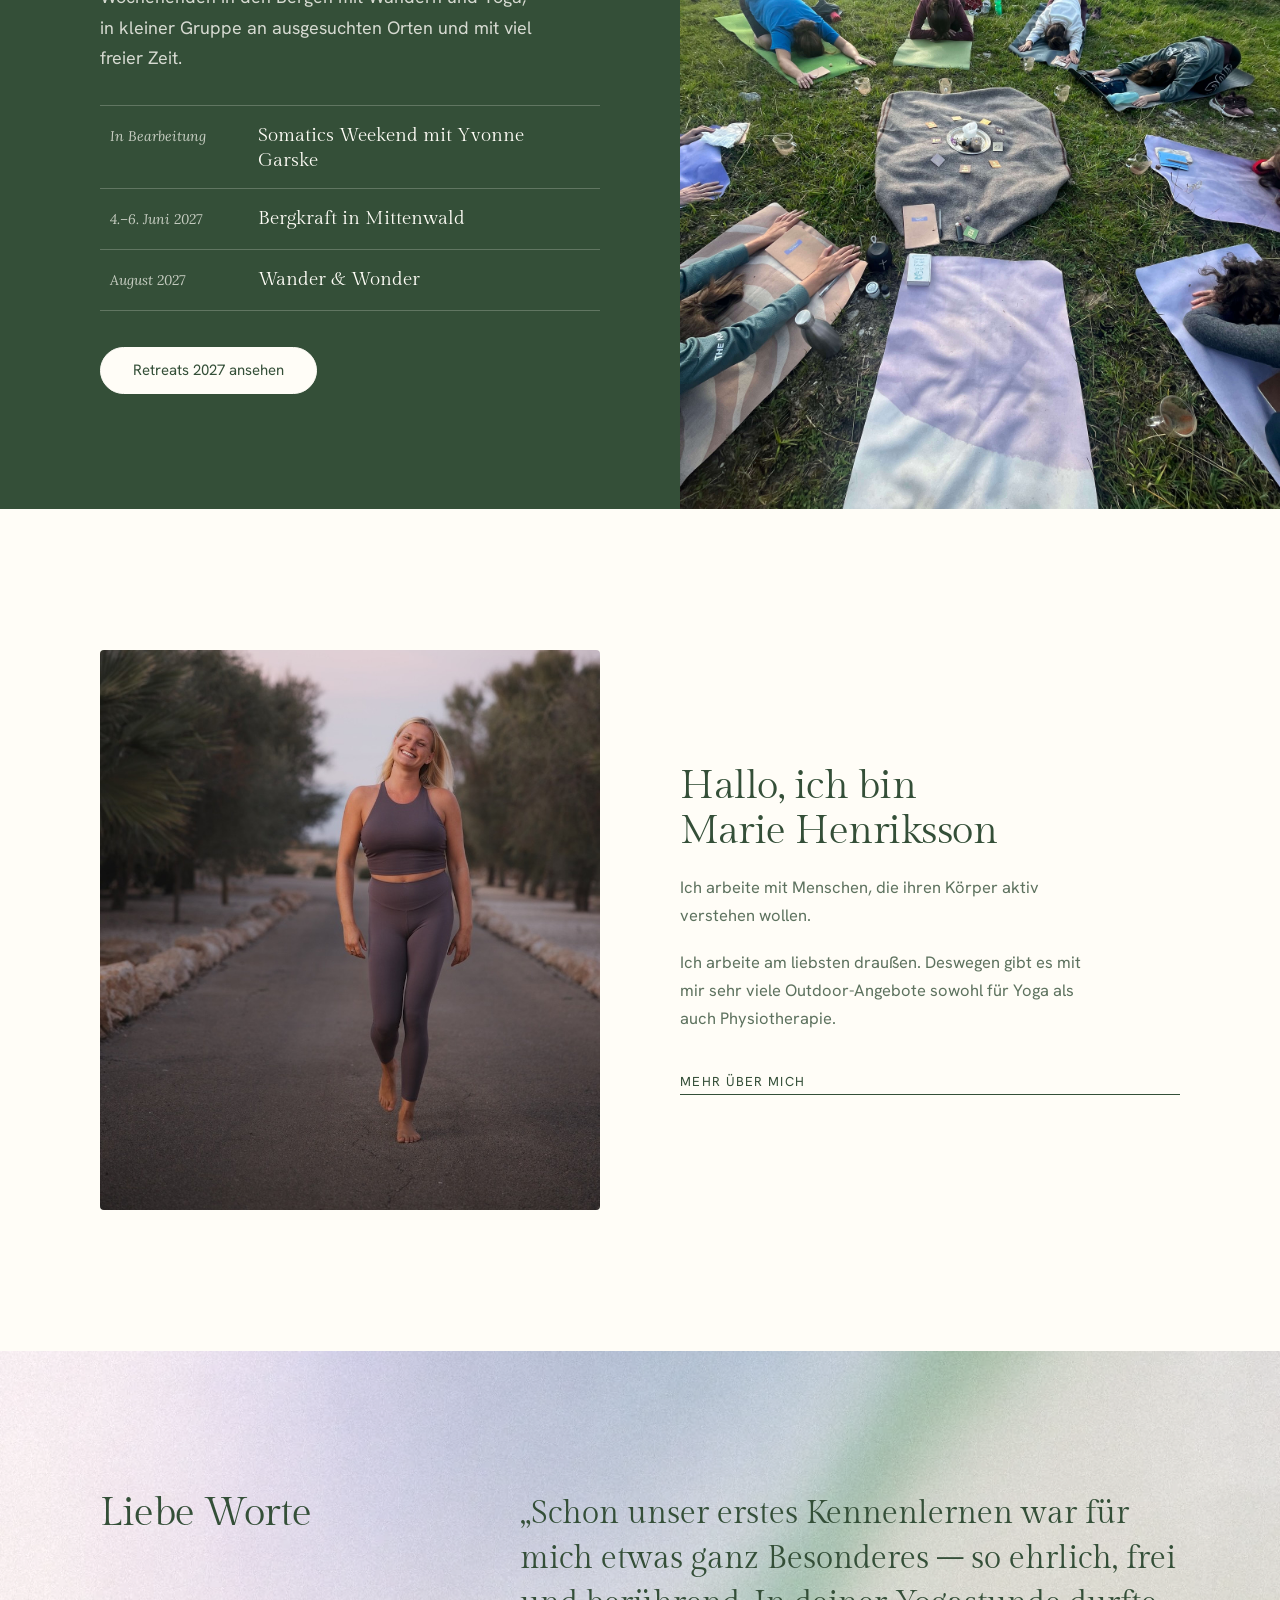
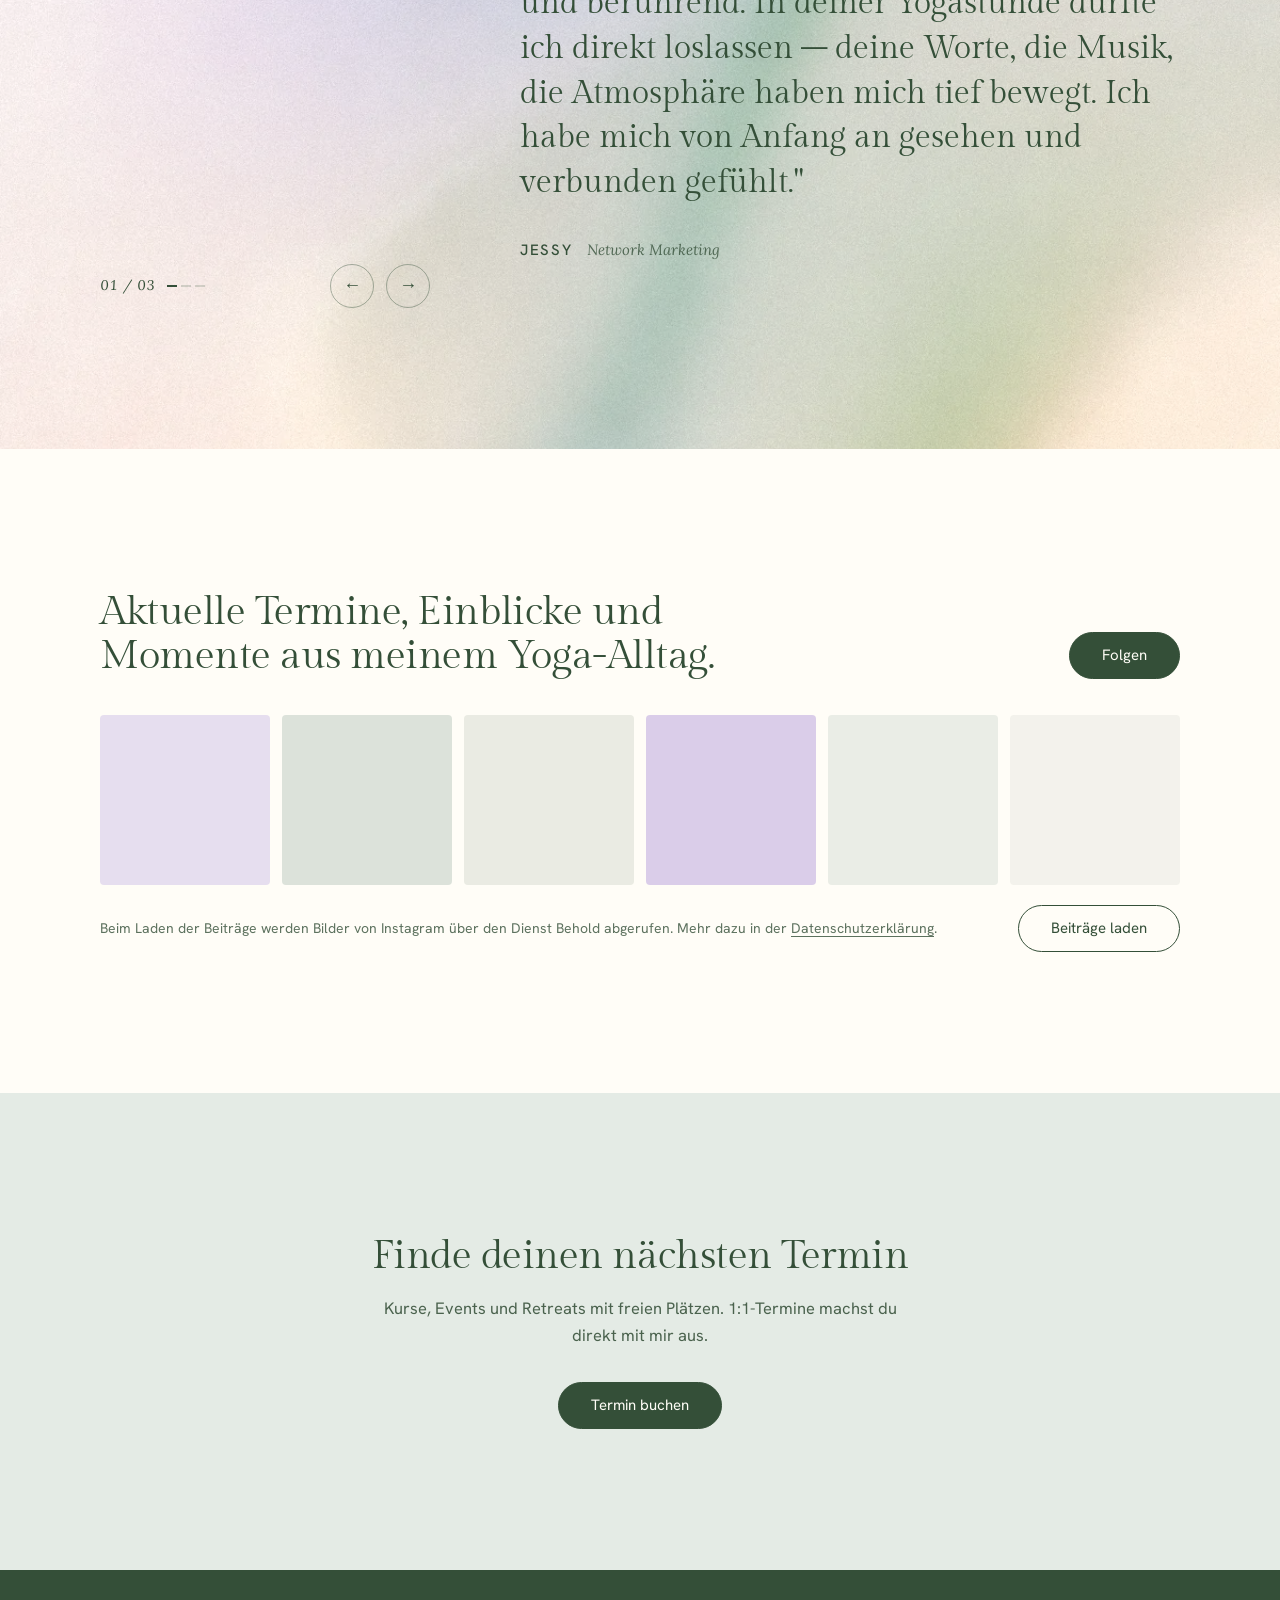
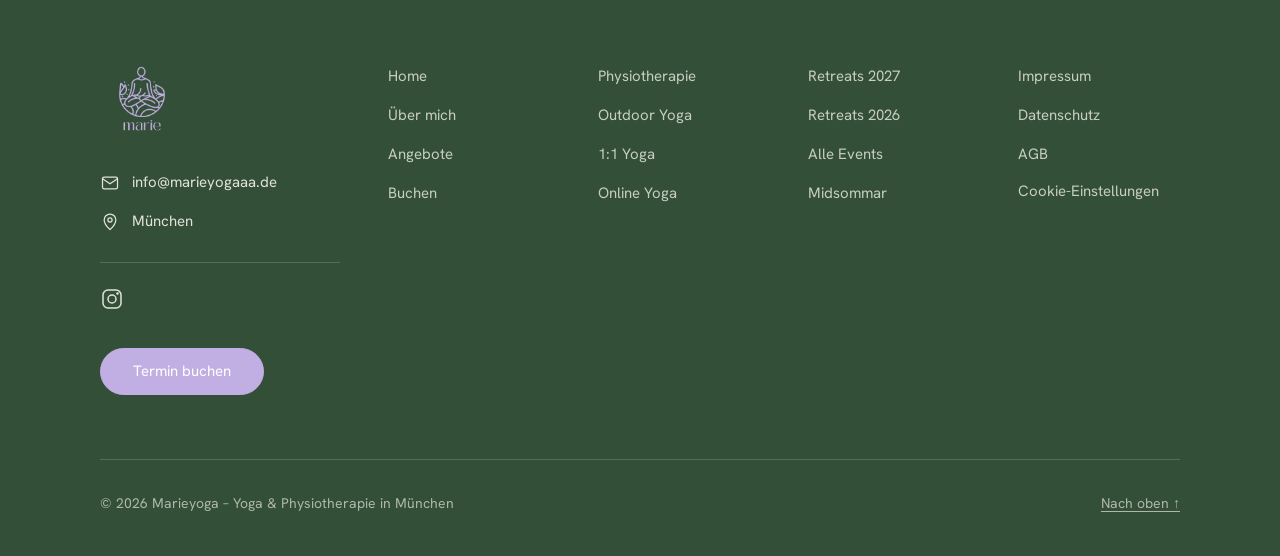
==== commit 88c5f837: "Adventszeit: neues Flyer-Bild (Events + Startseite), Hochformat ohne Beschnitt Co-Authored-By: Claud" ====
--- a/index.html
+++ b/index.html
@@ -146,7 +146,7 @@
           <div class="event-card-foot"><span>55 €</span><a href="buchen.html#von-innen-warm" class="btn btn-primary">Jetzt anmelden</a></div>
         </article>
         <article class="event-card">
-          <div class="event-card-img"><img src="uploads/adventskalender-2026.webp" alt="Adventskalender 2026" loading="lazy"></div>
+          <div class="event-card-img"><img src="uploads/adventszeit-2026-flyer.webp" alt="Adventskalender 2026" loading="lazy"></div>
           <p class="event-card-date">1. bis 24. Dezember 2026, online</p>
           <h3>Adventskalender 2026</h3>
           <p>24 Tage mit kurzen Impulsen zu Yoga, Physio und Achtsamkeit, direkt über Telegram und WhatsApp.</p>
--- a/css/styles.css
+++ b/css/styles.css
@@ -1699,7 +1699,7 @@
   .event-featured-img { grid-row: auto; width: 100%; max-width: 360px; }
 }
 .event-featured--sage { background: var(--sage); }
-.event-featured--sage .event-featured-img { aspect-ratio: 1; object-fit: cover; }
+.event-featured--sage .event-featured-img { width: 300px; aspect-ratio: auto; }
 
 /* ============================================
    Startseite: geteilter Hero
@@ -2842,158 +2842,3 @@
   .booking-table td:last-child { padding-top: 10px; }
   .booking-table td:last-child .btn { width: auto; }
 }
-
-/* Schluss-Aufruf der Startseite auf hellem Salbei-Flieder-Verlauf */
-.closing-cta.sec--salbei {
-  background: var(--bg-salbei) url('../uploads/texturen/textur-lichtschleier-leicht.webp') center / cover no-repeat;
-}
-
-/* ============================================
-   Retreat-Seite: drei Zeilen wie ein Raum-Rundgang.
-   Links bleibt die Überschrift beim Scrollen stehen,
-   rechts gleiten Fotos mit Zähler, darunter Text
-   ============================================ */
-.raum { margin-bottom: var(--pad-y); }
-.raum-zeile {
-  display: grid;
-  grid-template-columns: minmax(0, 1fr) minmax(0, 1fr);
-  column-gap: clamp(40px, 7vw, 120px);
-  align-items: start;
-  padding: clamp(56px, 8vw, 112px) 0;
-  border-top: 1px solid var(--zeile-linie);
-  scroll-margin-top: calc(var(--nav-h) + 24px);
-}
-.raum-label {
-  position: sticky;
-  top: calc(var(--nav-h) + 40px);
-  font-size: clamp(34px, 4vw, 54px);
-  line-height: 1.08;
-}
-.raum-inhalt h3 { font-size: clamp(24px, 2.2vw, 30px); line-height: 1.25; margin: 36px 0 16px; }
-.raum-inhalt p { color: var(--text-muted); max-width: 520px; }
-.raum-inhalt p + p { margin-top: 12px; }
-.raum-inhalt .zeile-aktion { margin-top: 22px; }
-@media (hover: hover) and (pointer: fine) {
-  .raum-inhalt .zeile-aktion:hover { color: var(--wisteria-tief); font-family: var(--f-akzent); font-style: italic; }
-  .raum-inhalt .zeile-aktion:hover::after { transform: translateX(4px); }
-}
-
-.raum-galerie { position: relative; }
-.raum-galerie-track {
-  display: flex;
-  aspect-ratio: 4 / 5;
-  overflow: visible;
-  transition: transform 700ms cubic-bezier(0.23, 1, 0.32, 1);
-  cursor: pointer;
-}
-.raum-galerie { overflow: hidden; border-radius: var(--r-img); }
-.raum-galerie-track > img {
-  flex: 0 0 100%;
-  width: 100%;
-  height: 100%;
-  object-fit: cover;
-  display: block;
-}
-.raum-galerie-leiste {
-  display: flex;
-  justify-content: space-between;
-  align-items: center;
-  padding-top: 14px;
-}
-.raum-galerie-zahl { font-family: var(--f-akzent); font-style: italic; font-size: 14px; color: var(--green); font-variant-numeric: tabular-nums; }
-.raum-galerie-pfeile { display: flex; gap: 4px; }
-.raum-pfeil {
-  width: 40px;
-  height: 40px;
-  border: 0;
-  border-radius: 50%;
-  background: none;
-  color: var(--green);
-  font-size: 18px;
-  cursor: pointer;
-  transition: color 160ms ease-out, background-color 160ms ease-out;
-}
-.raum-pfeil:focus-visible { outline: 2px solid var(--green); outline-offset: 2px; }
-@media (hover: hover) and (pointer: fine) {
-  .raum-pfeil:hover { color: var(--wisteria-tief); background: rgba(193,174,226,0.18); }
-}
-@media (max-width: 900px) {
-  .raum-zeile { grid-template-columns: minmax(0, 1fr); row-gap: 24px; }
-  .raum-label { position: static; }
-}
-@media (prefers-reduced-motion: reduce) {
-  .raum-galerie-track { transition: none; }
-}
-
-/* Häufige Fragen (Retreats): links die Überschrift, rechts Zeilen mit feinen Linien,
-   die sich beim Hovern flieder färben; geöffnet wird die Frage kursiv */
-.faq-zeilen { padding: var(--pad-y) 0; background: var(--bg-lace); }
-.faq-zeilen .container {
-  display: grid;
-  grid-template-columns: minmax(0, 1fr) minmax(0, 2fr);
-  column-gap: clamp(40px, 7vw, 120px);
-  align-items: start;
-}
-.faq-titel {
-  position: sticky;
-  top: calc(var(--nav-h) + 40px);
-  font-size: clamp(32px, 3.6vw, 48px);
-  line-height: 1.1;
-}
-.faq-titel em { font-family: var(--f-akzent); font-style: italic; font-weight: 400; font-size: 0.92em; }
-.faq-liste { border-top: 1px solid var(--zeile-linie); }
-.faq-liste .faq-item { border-top: 0; border-bottom: 1px solid var(--zeile-linie); }
-.faq-liste .faq-item summary {
-  font-size: clamp(19px, 1.7vw, 23px);
-  line-height: 1.3;
-  padding: 26px 0;
-  transition: color var(--zeile-dauer) ease-in-out;
-}
-.faq-liste .faq-item summary::after {
-  content: '+';
-  width: 34px;
-  height: 34px;
-  border: 1px solid currentColor;
-  border-radius: 50%;
-  display: inline-flex;
-  align-items: center;
-  justify-content: center;
-  font-size: 18px;
-  color: var(--green);
-  transition: transform 300ms cubic-bezier(0.23, 1, 0.32, 1), color var(--zeile-dauer) ease-in-out;
-}
-.faq-liste .faq-item[open] summary { font-family: var(--f-akzent); font-style: italic; color: var(--wisteria-tief); }
-.faq-liste .faq-item[open] summary::after { color: var(--wisteria-tief); }
-.faq-liste .faq-item p { font-size: 16px; padding: 0 56px 28px 0; max-width: none; }
-.faq-liste .faq-item summary:focus-visible { outline: 2px solid var(--wisteria-tief); outline-offset: 4px; }
-@media (hover: hover) and (pointer: fine) {
-  .faq-liste .faq-item summary:hover,
-  .faq-liste .faq-item summary:hover::after { color: var(--wisteria-tief); }
-}
-@media (max-width: 900px) {
-  .faq-zeilen .container { grid-template-columns: minmax(0, 1fr); row-gap: 32px; }
-  .faq-titel { position: static; }
-  .faq-liste .faq-item p { padding-right: 0; }
-  .raum-galerie { max-width: 560px; }
-}
-
-/* Retreat-Rundgang: Fotos kleiner, Text darunter behält die volle Spaltenbreite */
-.raum-galerie { max-width: 400px; }
-@media (max-width: 900px) { .raum-galerie { max-width: 360px; } }
-
-/* Retreat-Seite: erst die Termin-Übersicht, dann Einleitung und Rundgang */
-.retreat-content > .container > [data-category] { margin-bottom: var(--pad-y); }
-
-/* Retreat-Seite: Einleitung zweispaltig, Überschrift links, kurzer Satz rechts */
-.retreat-ueber {
-  display: grid;
-  grid-template-columns: minmax(0, 1fr) minmax(0, 1fr);
-  column-gap: clamp(40px, 7vw, 120px);
-  align-items: end;
-  margin-bottom: clamp(40px, 5vw, 64px);
-}
-.retreat-ueber h2 { font-size: clamp(34px, 4vw, 54px); line-height: 1.08; }
-.retreat-ueber p { font-size: clamp(18px, 1.5vw, 21px); line-height: 1.55; color: var(--text-muted); max-width: 460px; }
-@media (max-width: 900px) {
-  .retreat-ueber { grid-template-columns: minmax(0, 1fr); row-gap: 16px; }
-}
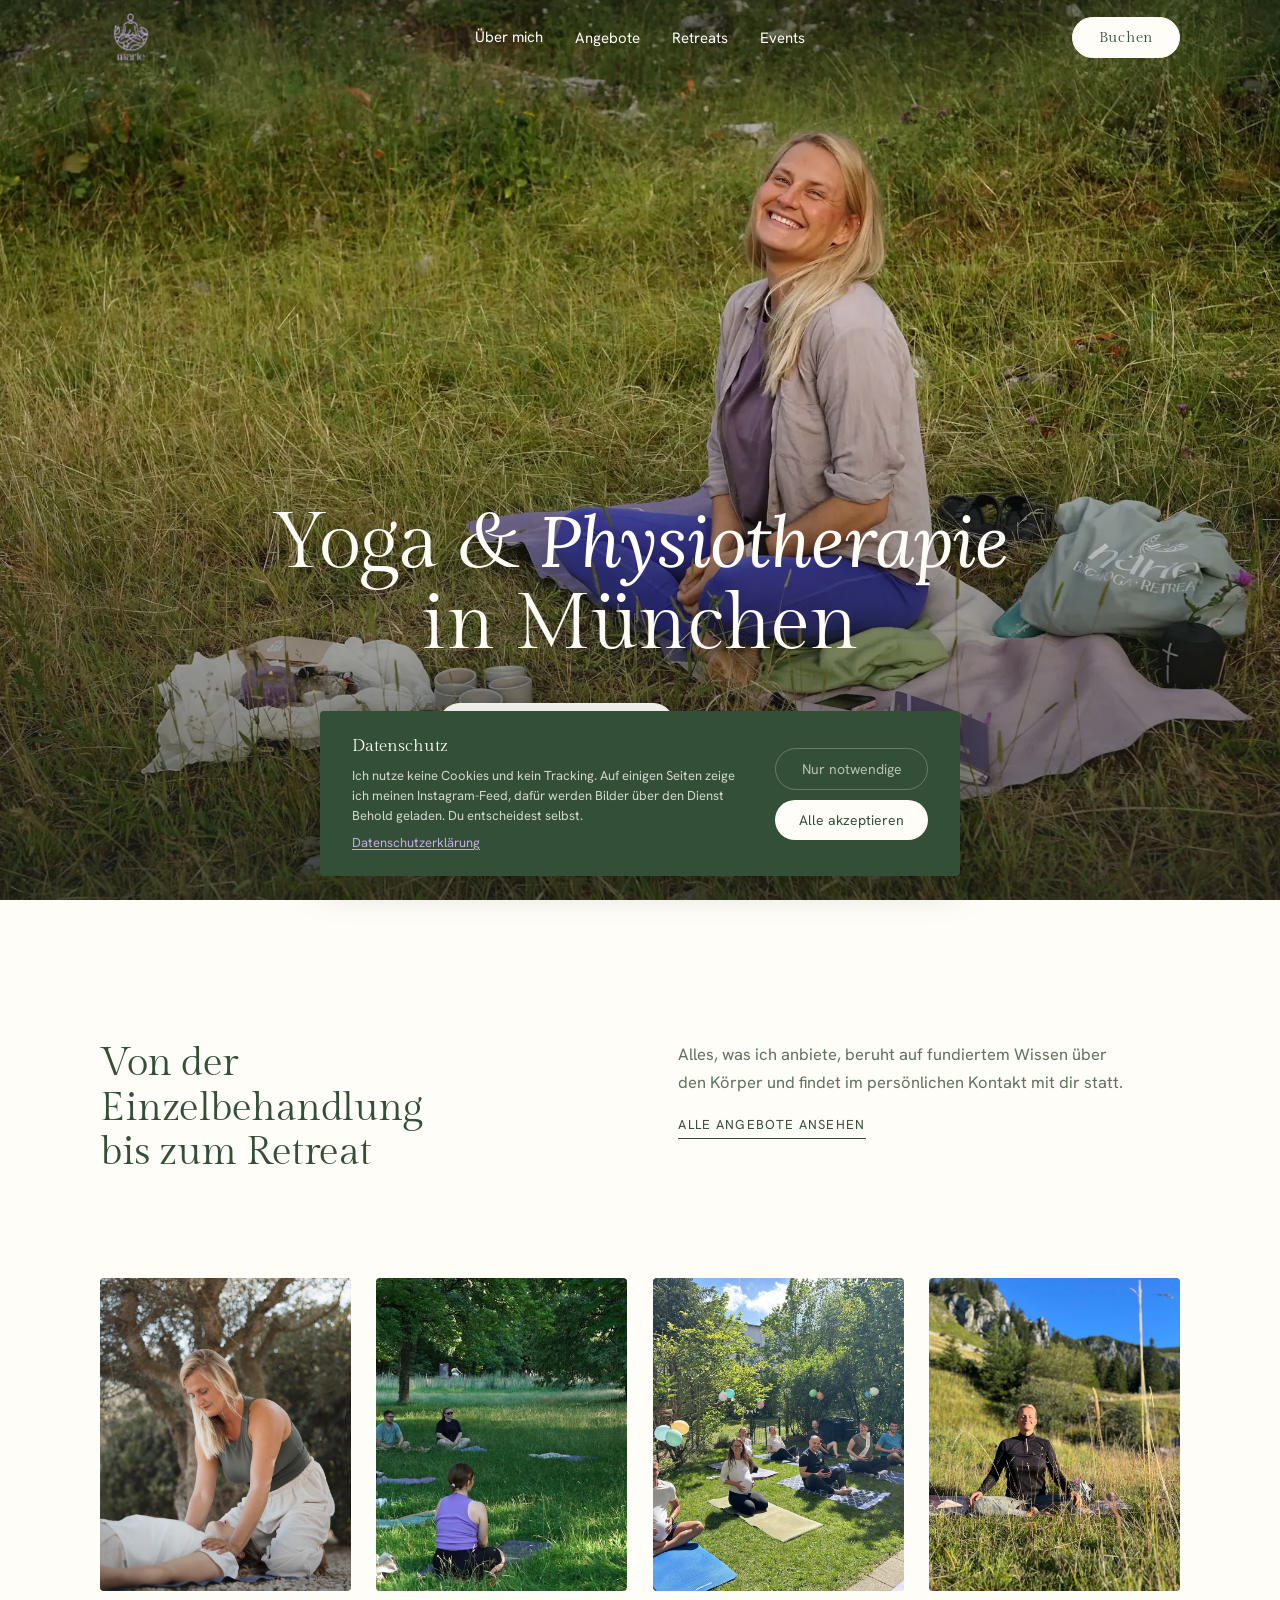
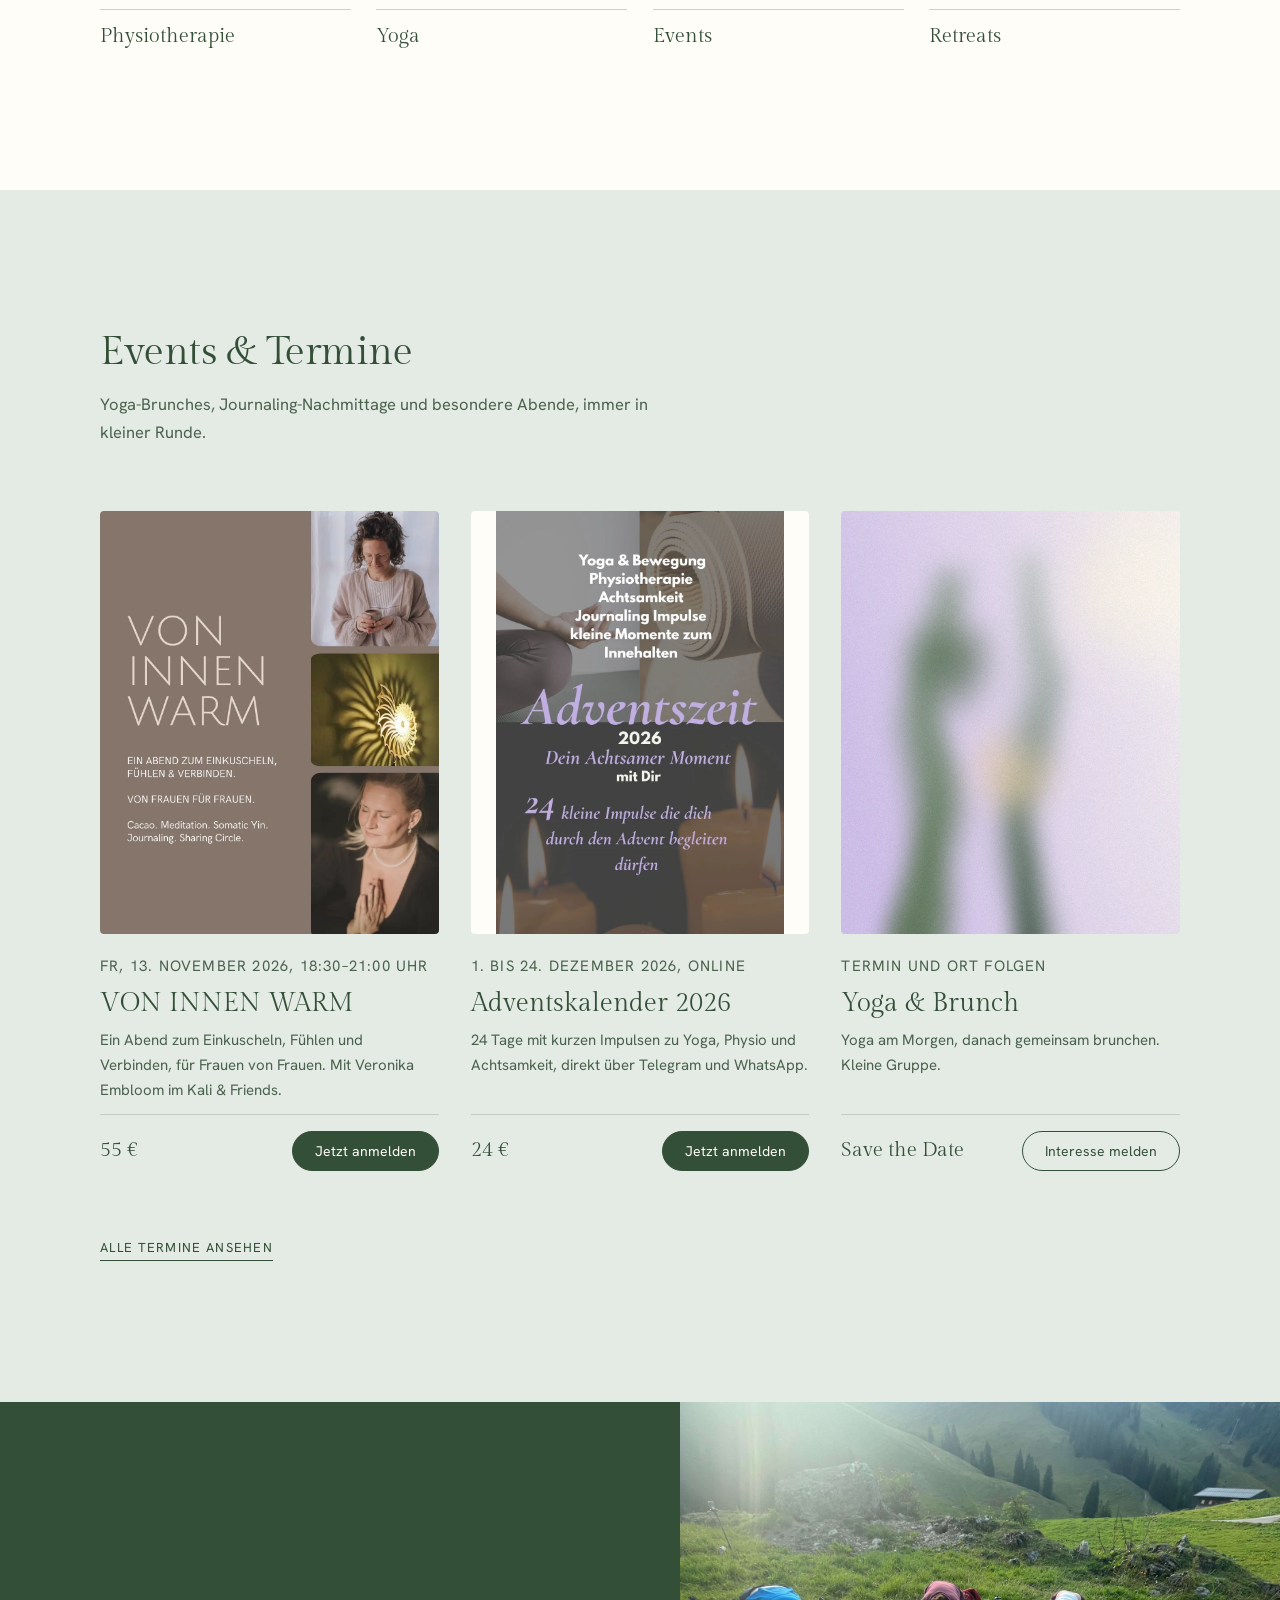
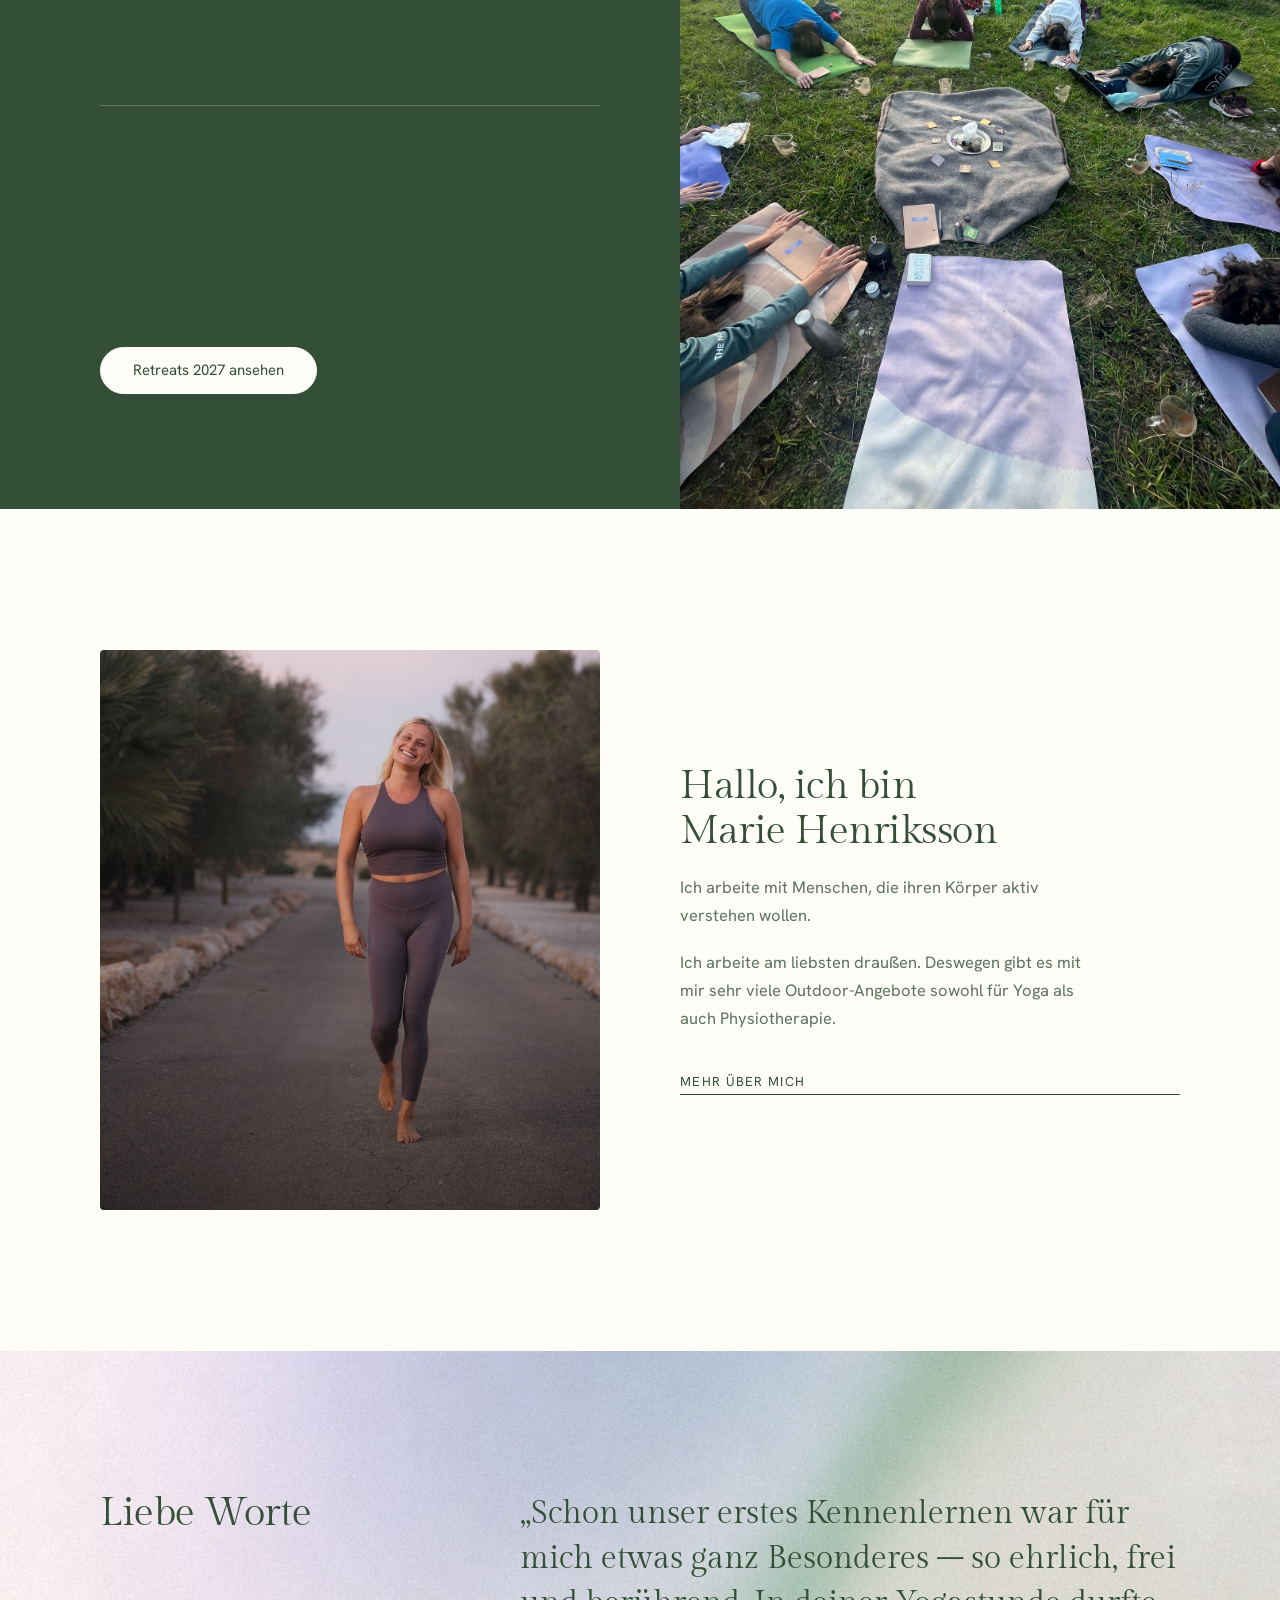
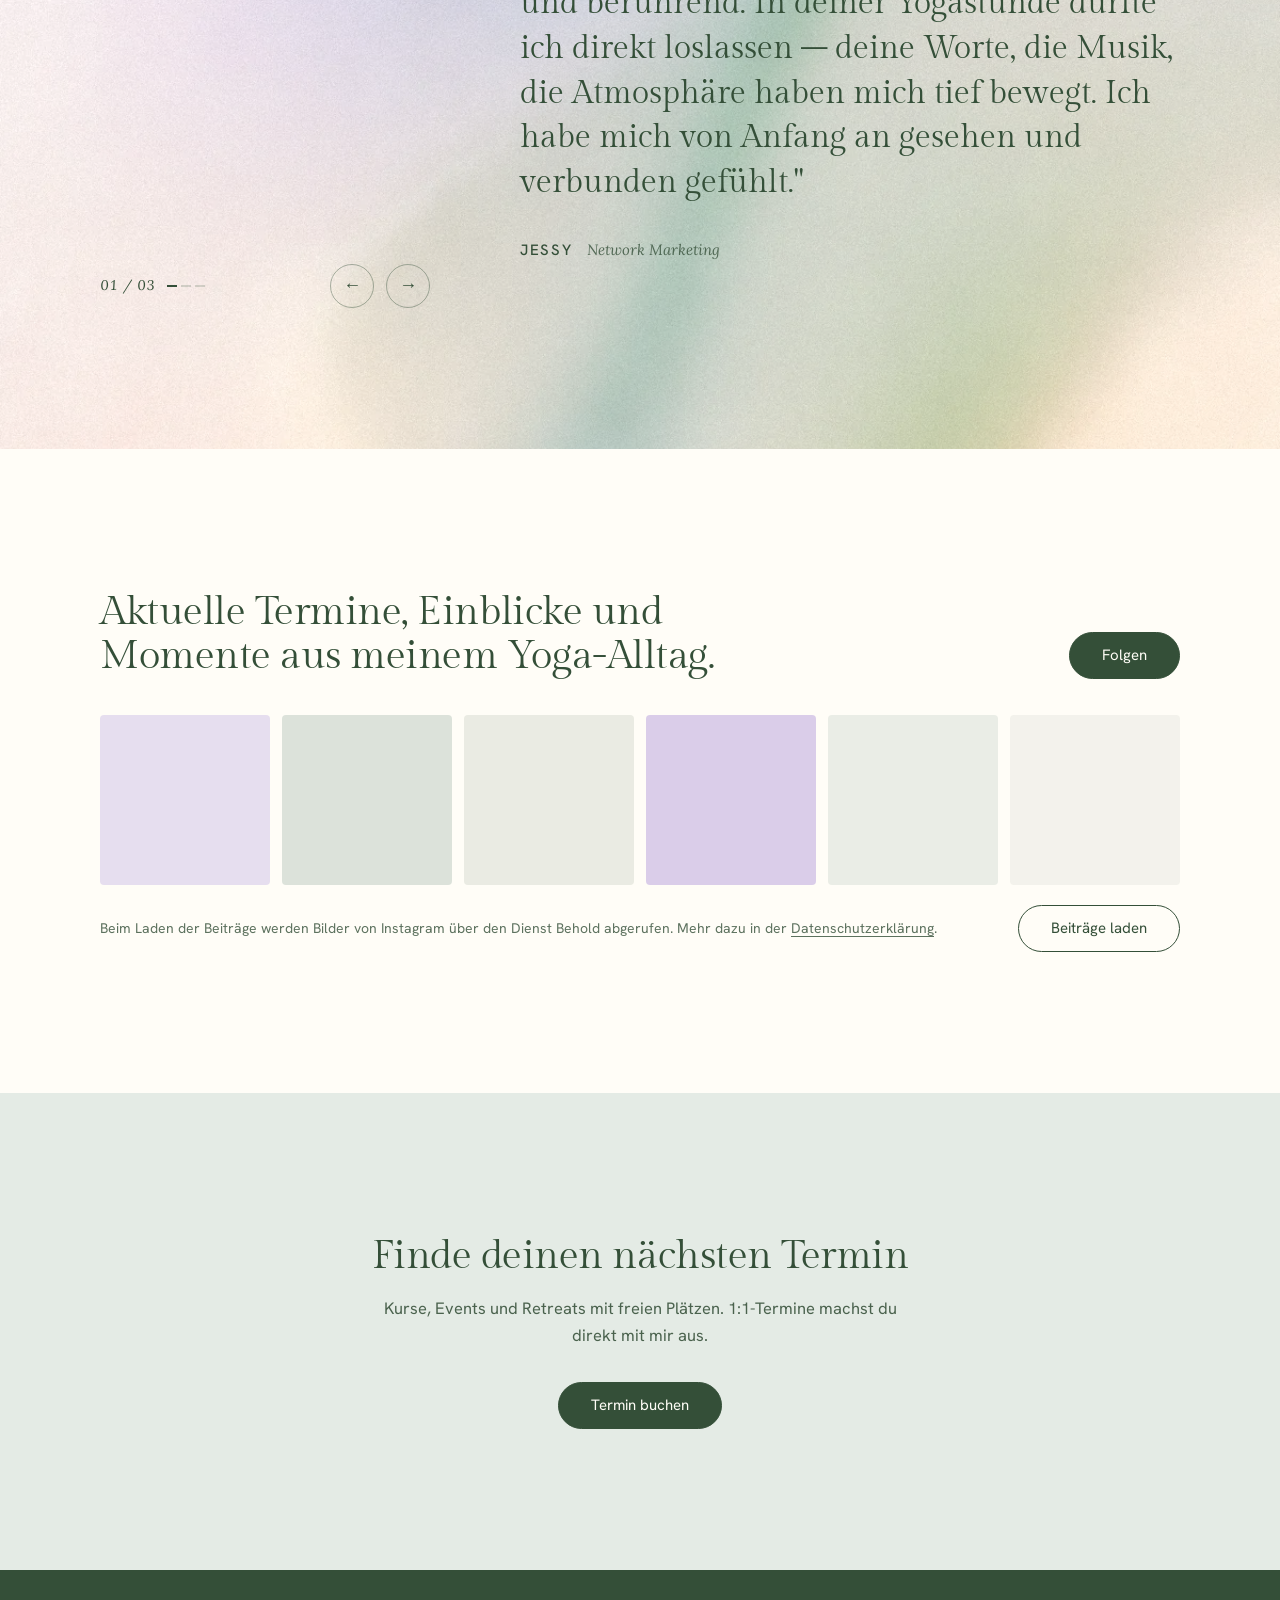
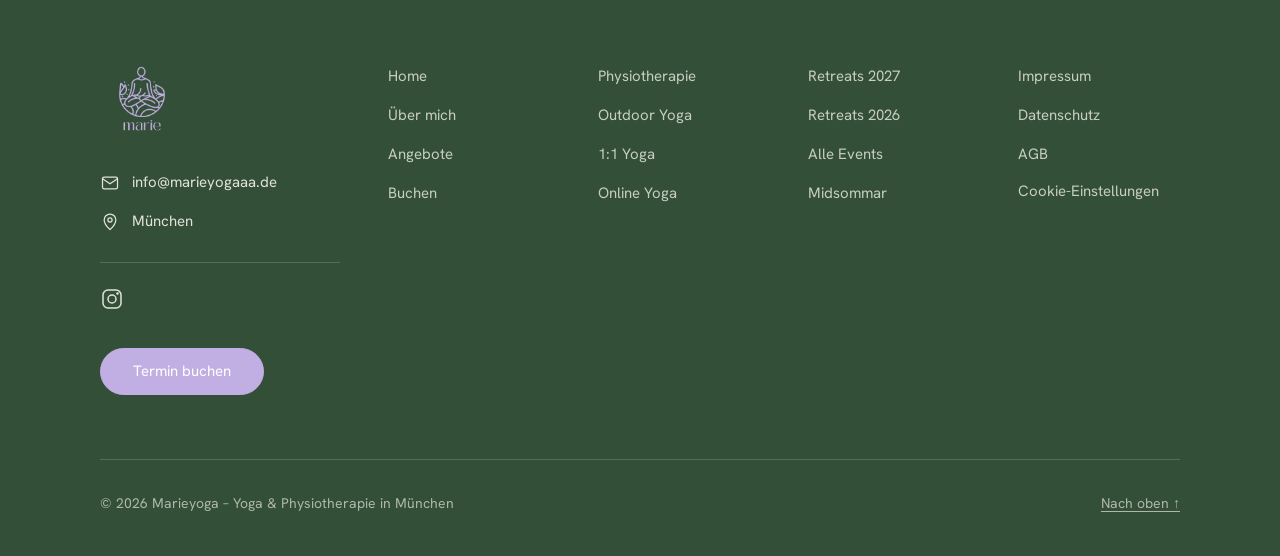
==== commit a99ba179: "Adventszeit: neues Flyer-Bild, Karte wie VON INNEN WARM gestaltet Co-Authored-By: Claude Sonnet 5.5 " ====
--- a/index.html
+++ b/index.html
@@ -146,7 +146,7 @@
           <div class="event-card-foot"><span>55 €</span><a href="buchen.html#von-innen-warm" class="btn btn-primary">Jetzt anmelden</a></div>
         </article>
         <article class="event-card">
-          <div class="event-card-img"><img src="uploads/adventszeit-2026-flyer.webp" alt="Adventskalender 2026" loading="lazy"></div>
+          <div class="event-card-img"><img src="uploads/adventszeit-2026-flyer-v2.webp" alt="Adventskalender 2026" loading="lazy"></div>
           <p class="event-card-date">1. bis 24. Dezember 2026, online</p>
           <h3>Adventskalender 2026</h3>
           <p>24 Tage mit kurzen Impulsen zu Yoga, Physio und Achtsamkeit, direkt über Telegram und WhatsApp.</p>
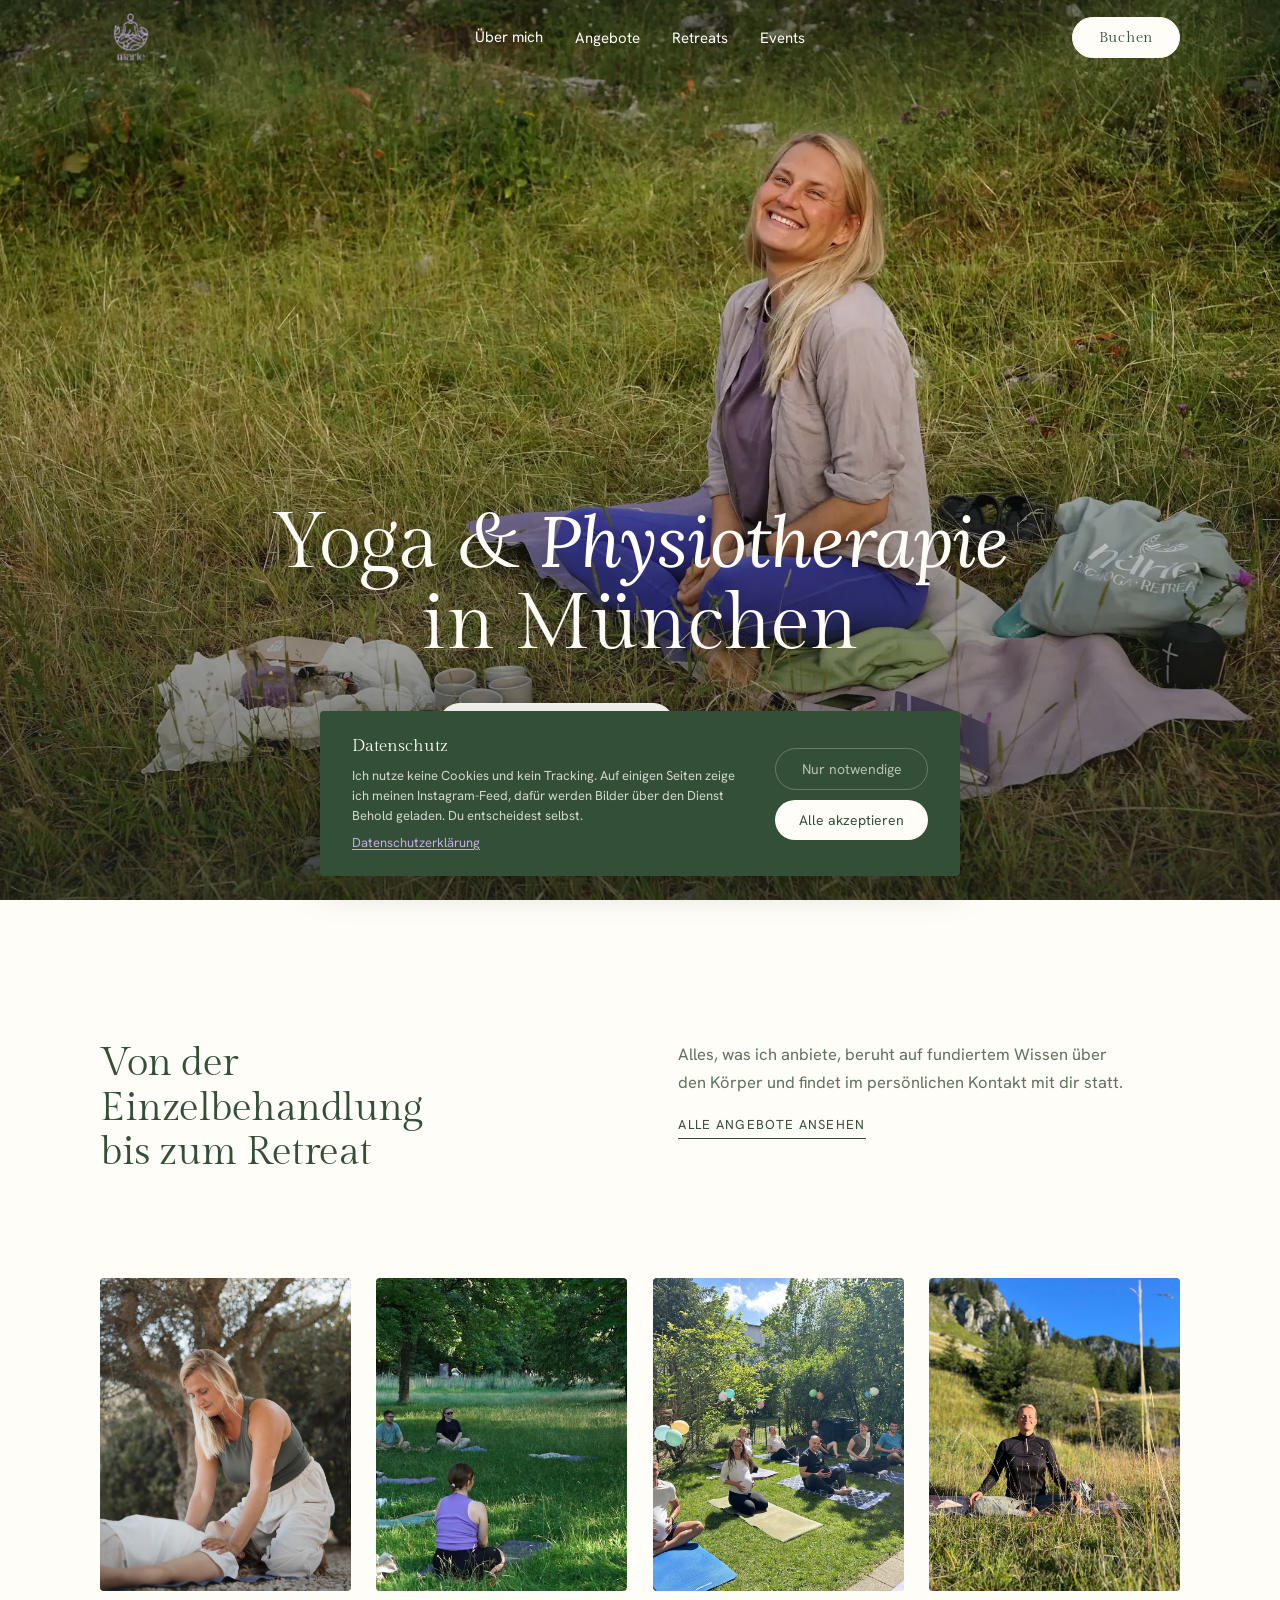
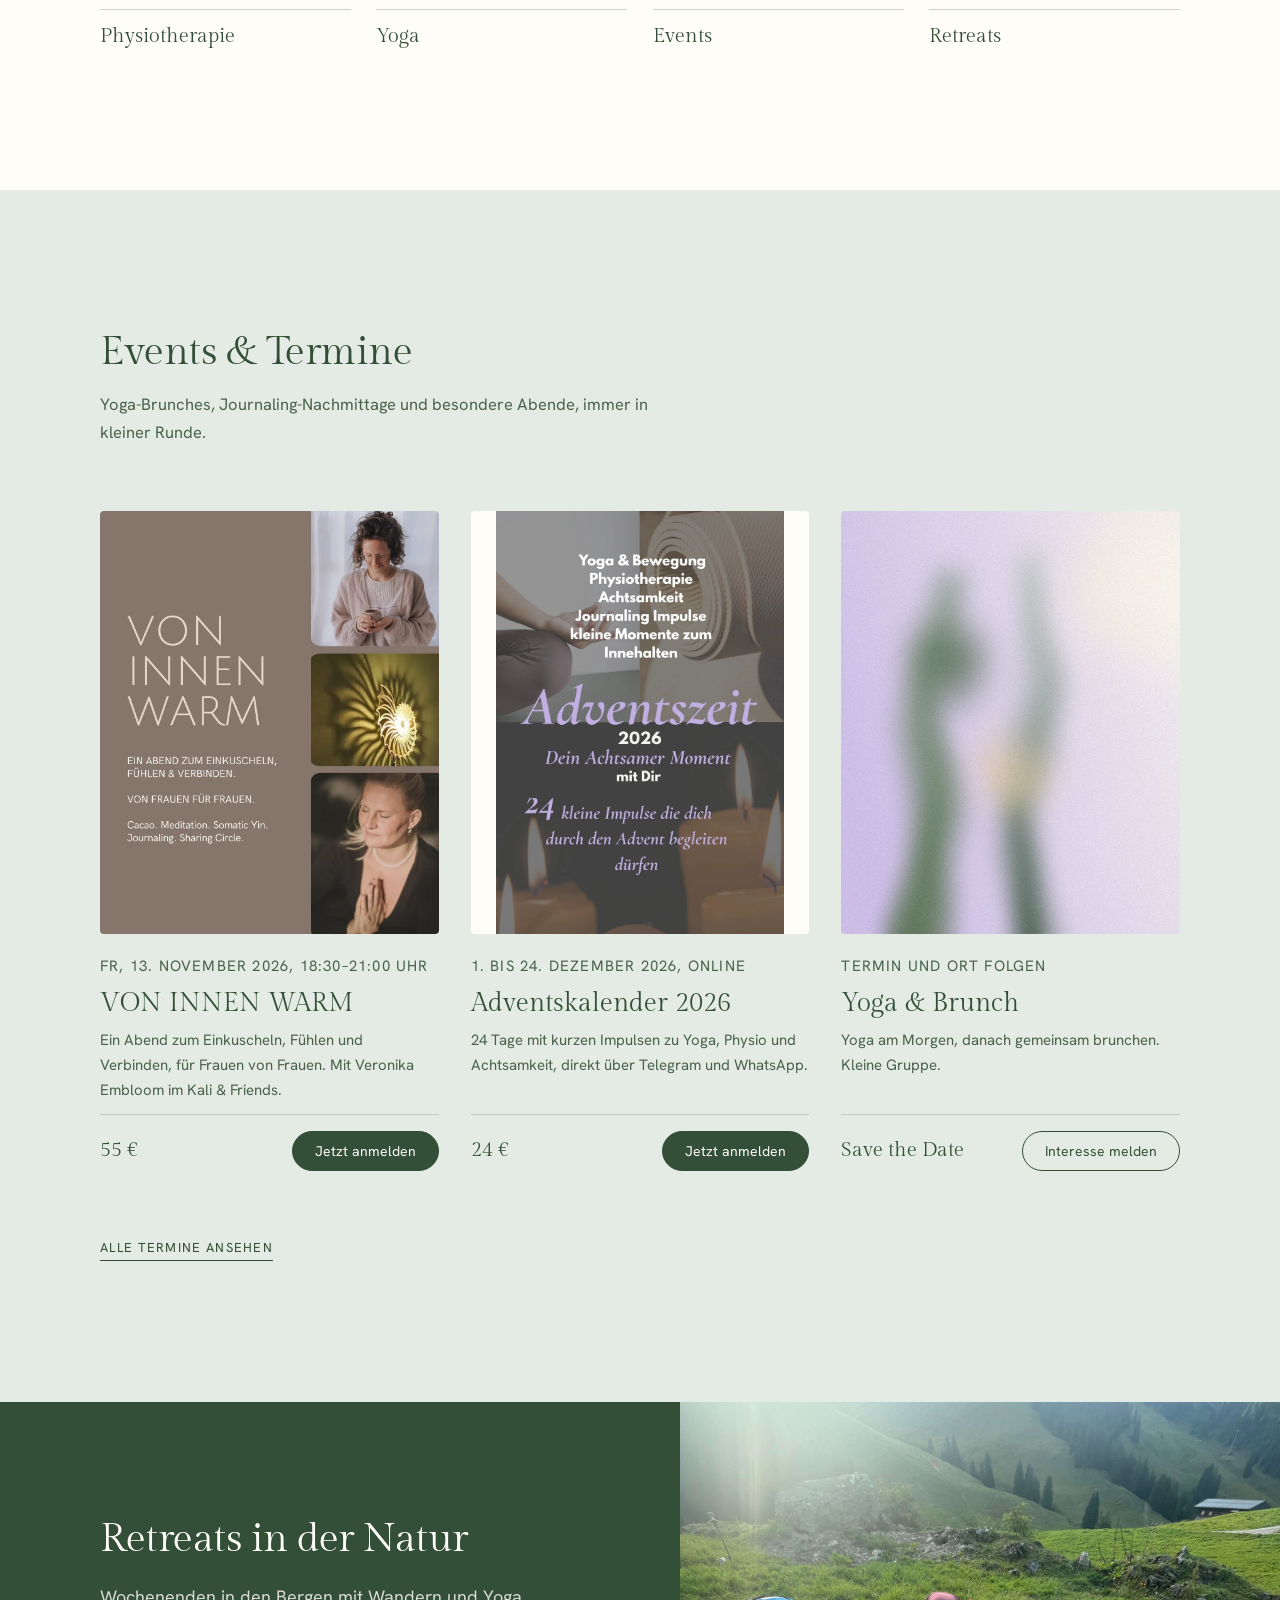
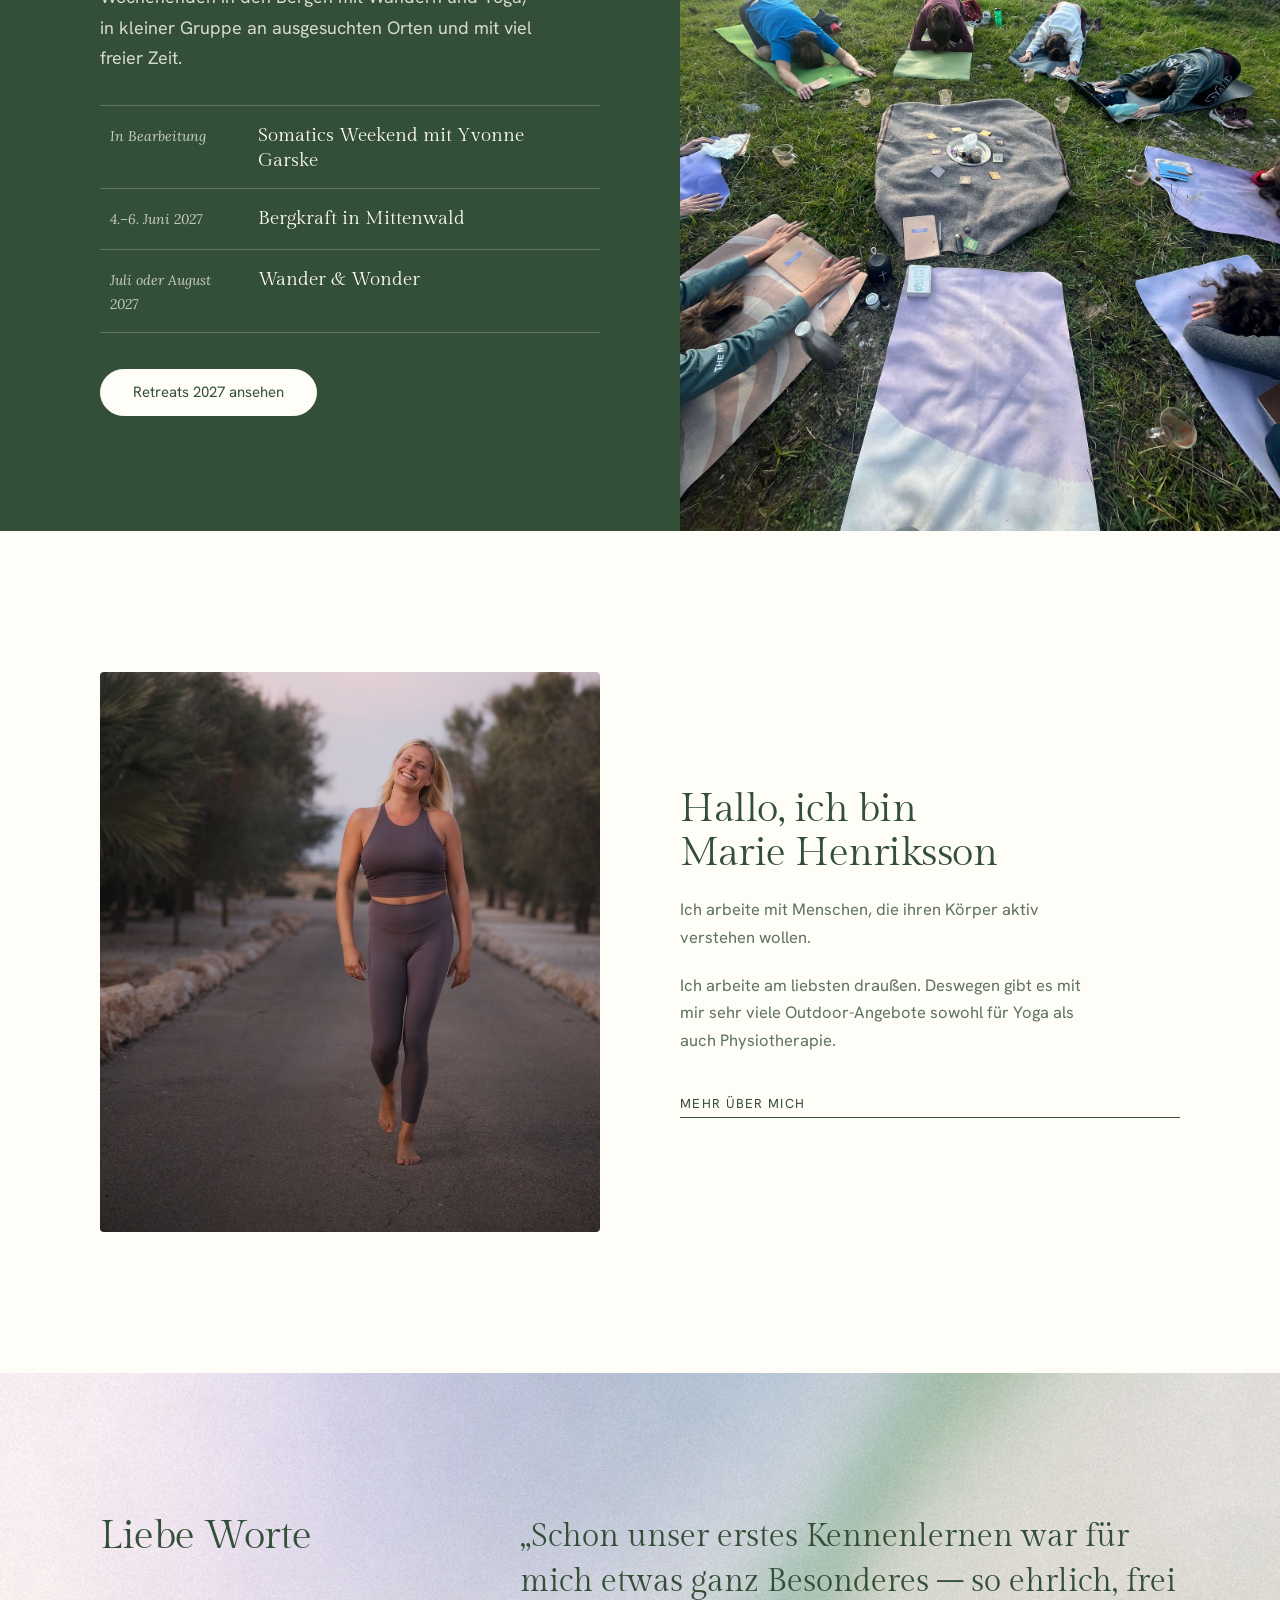
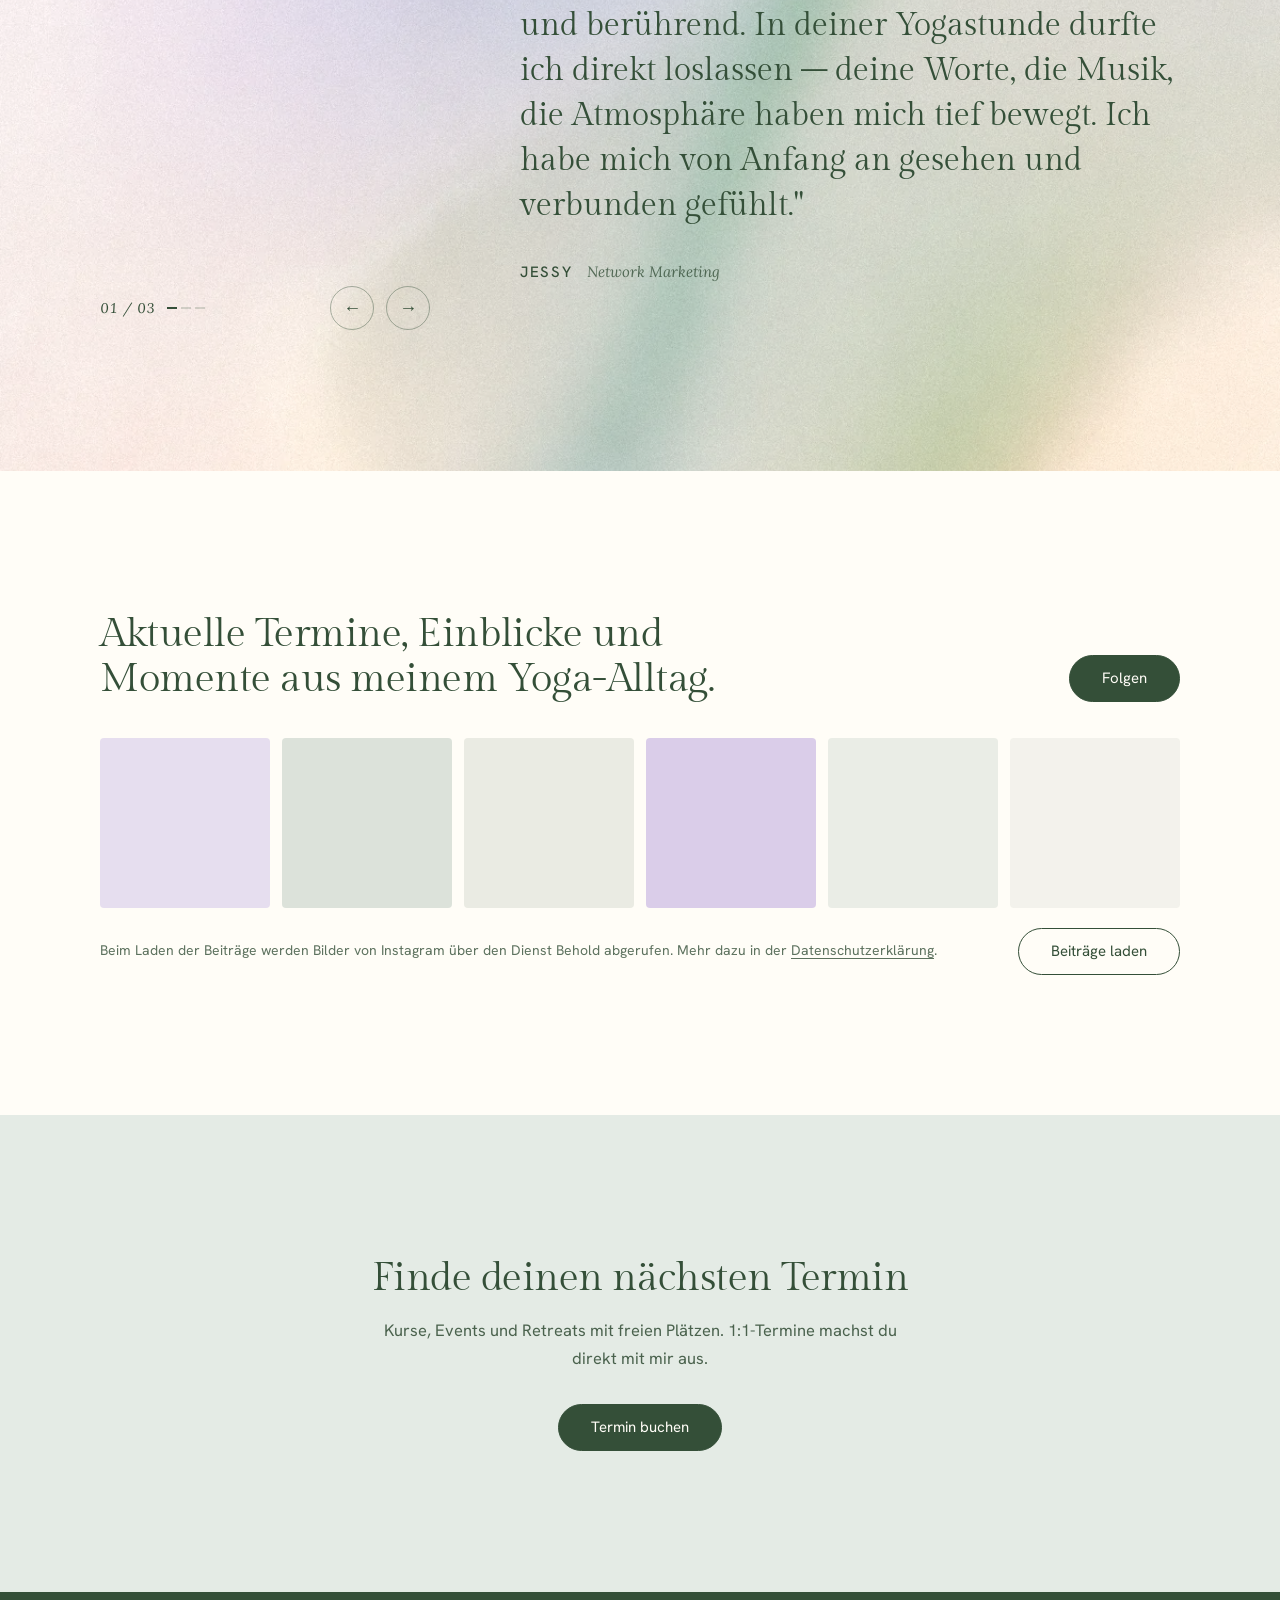
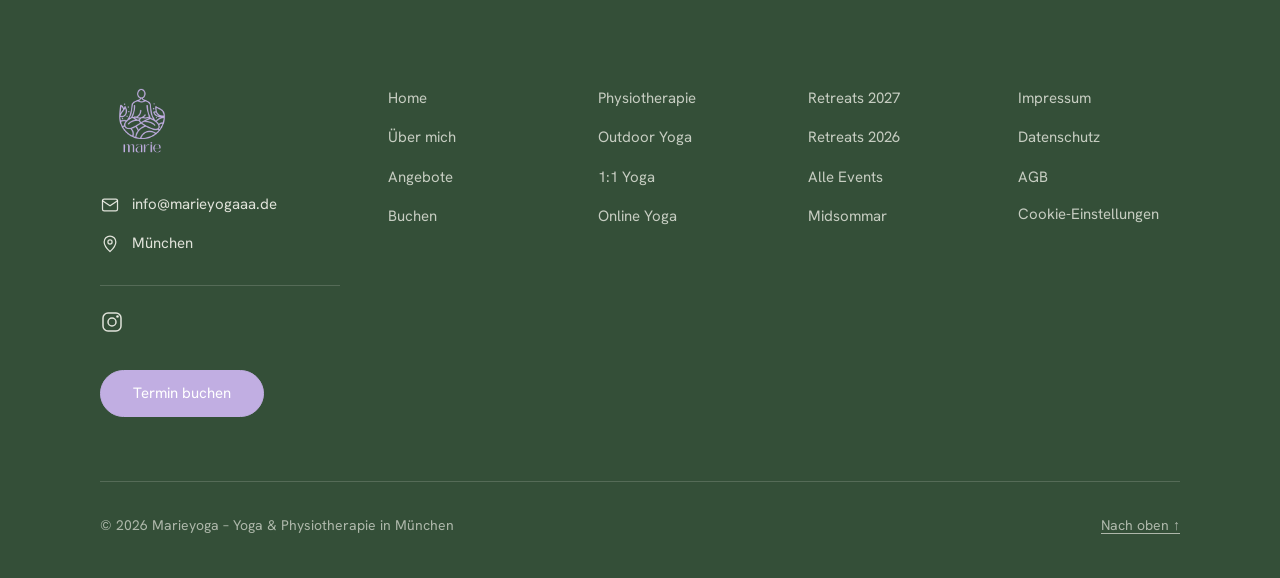
==== commit e4456d5c: "Wander & Wonder 2027: zwei mögliche Termine (23.–25.7. oder 27.–29.8.), Datum wird abgeklärt Co-Auth" ====
--- a/index.html
+++ b/index.html
@@ -57,7 +57,7 @@
               <div class="nav-subdropdown">
                 <a href="retreats.html#somatics-2027">Somatics Weekend</a>
                 <a href="retreats.html#bergkraft-2027">Juni: Bergkraft</a>
-                <a href="retreats.html#wander-2027">August: Wander &amp; Wonder</a>
+                <a href="retreats.html#wander-2027">Juli/August: Wander &amp; Wonder</a>
               </div>
             </div>
           </div>
@@ -174,7 +174,7 @@
           <div class="retreat-rows">
             <a href="retreats.html#somatics-2027"><span class="rr-when">In Bearbeitung</span><span class="rr-title">Somatics Weekend mit Yvonne Garske</span><span class="rr-arrow" aria-hidden="true">&#8594;</span></a>
             <a href="retreats.html#bergkraft-2027"><span class="rr-when">4.–6. Juni 2027</span><span class="rr-title">Bergkraft in Mittenwald</span><span class="rr-arrow" aria-hidden="true">&#8594;</span></a>
-            <a href="retreats.html#wander-2027"><span class="rr-when">August 2027</span><span class="rr-title">Wander &amp; Wonder</span><span class="rr-arrow" aria-hidden="true">&#8594;</span></a>
+            <a href="retreats.html#wander-2027"><span class="rr-when">Juli oder August 2027</span><span class="rr-title">Wander &amp; Wonder</span><span class="rr-arrow" aria-hidden="true">&#8594;</span></a>
           </div>
           <div class="retreat-ctas">
             <a href="retreats.html" class="btn btn-solid-white">Retreats 2027 ansehen</a>
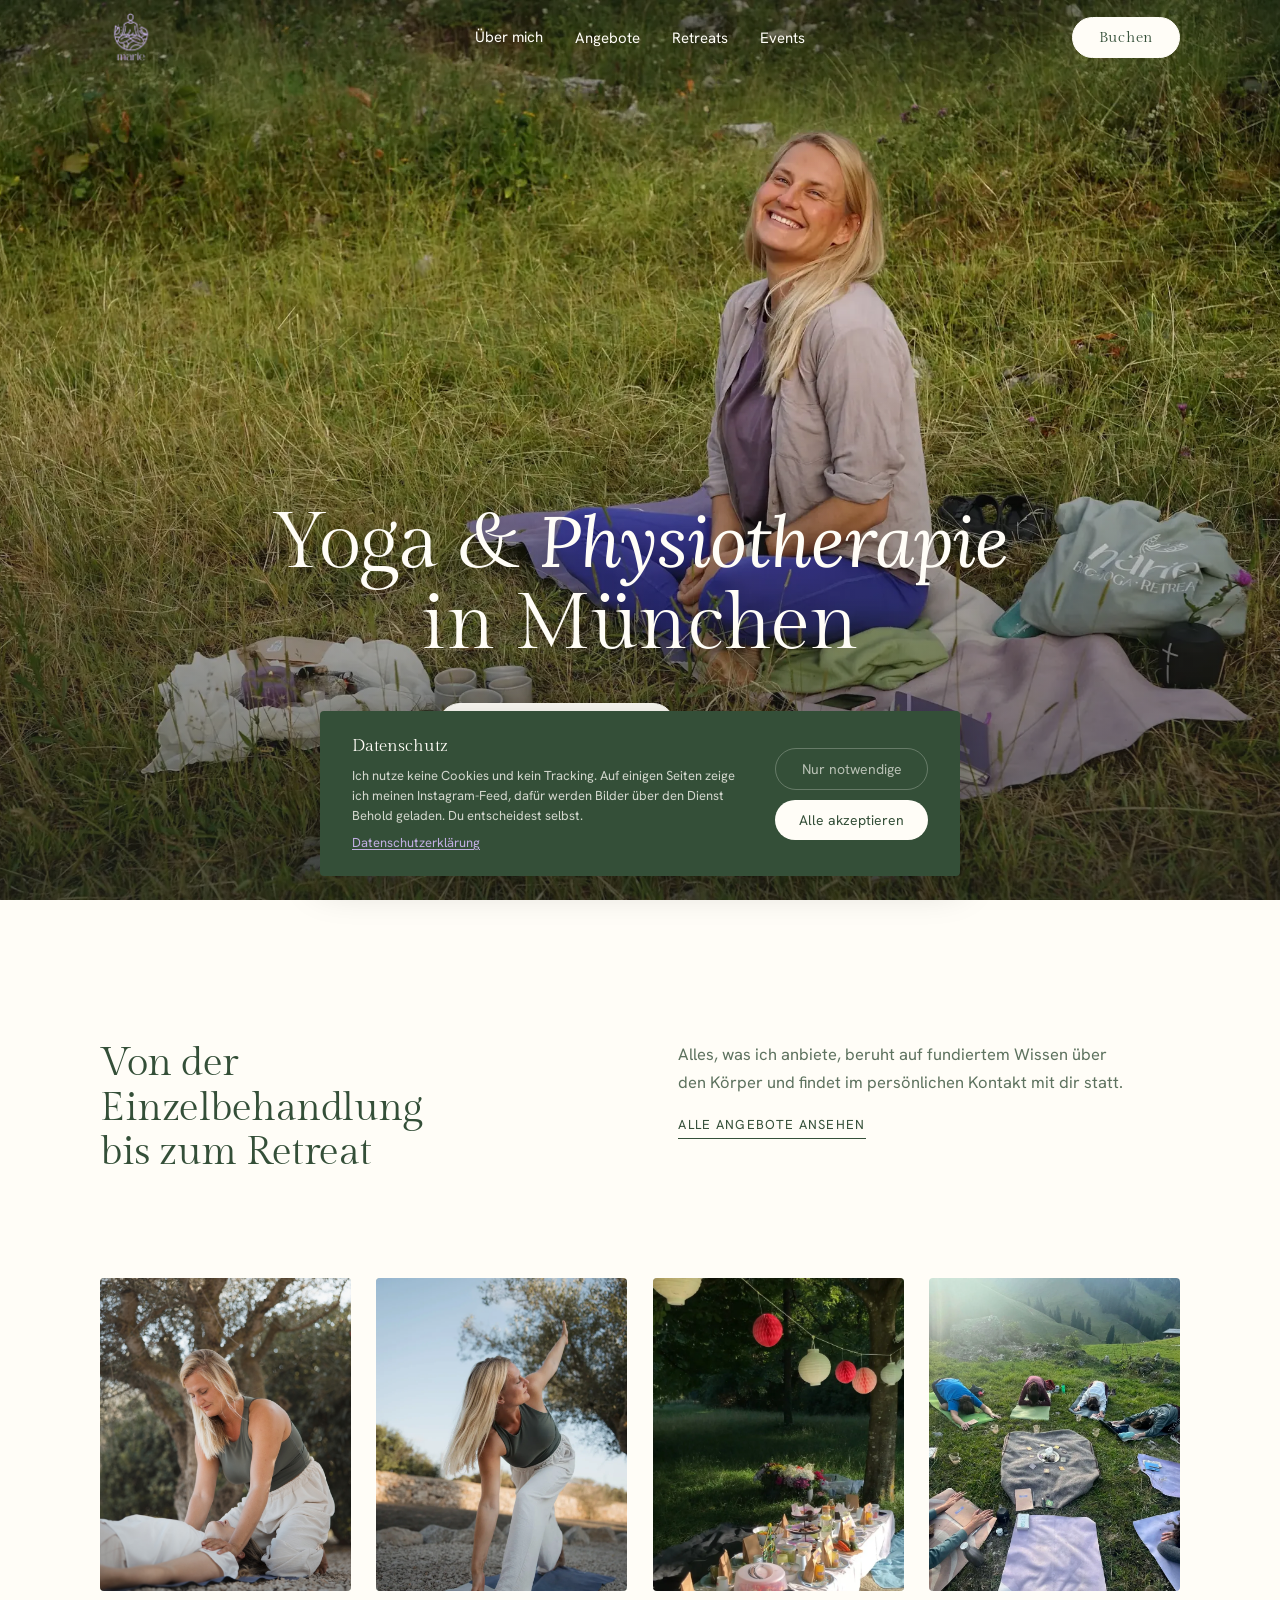
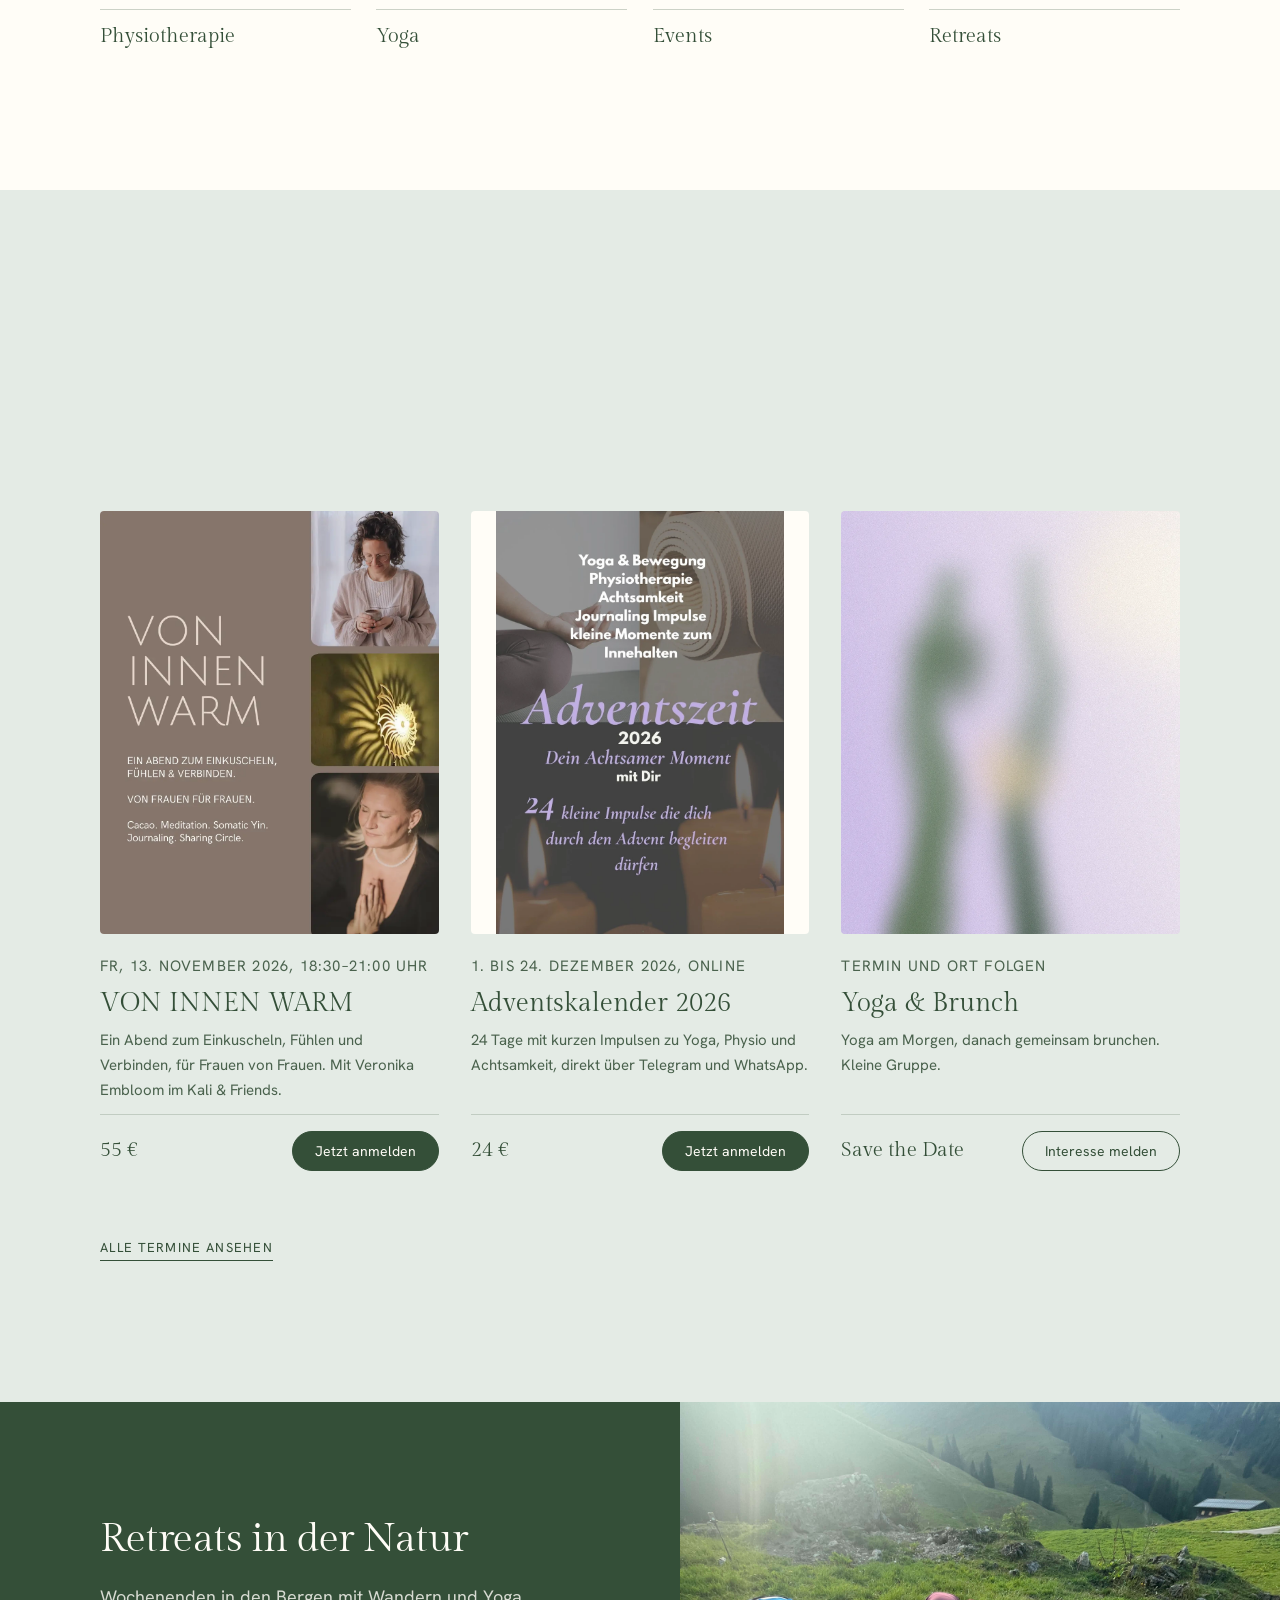
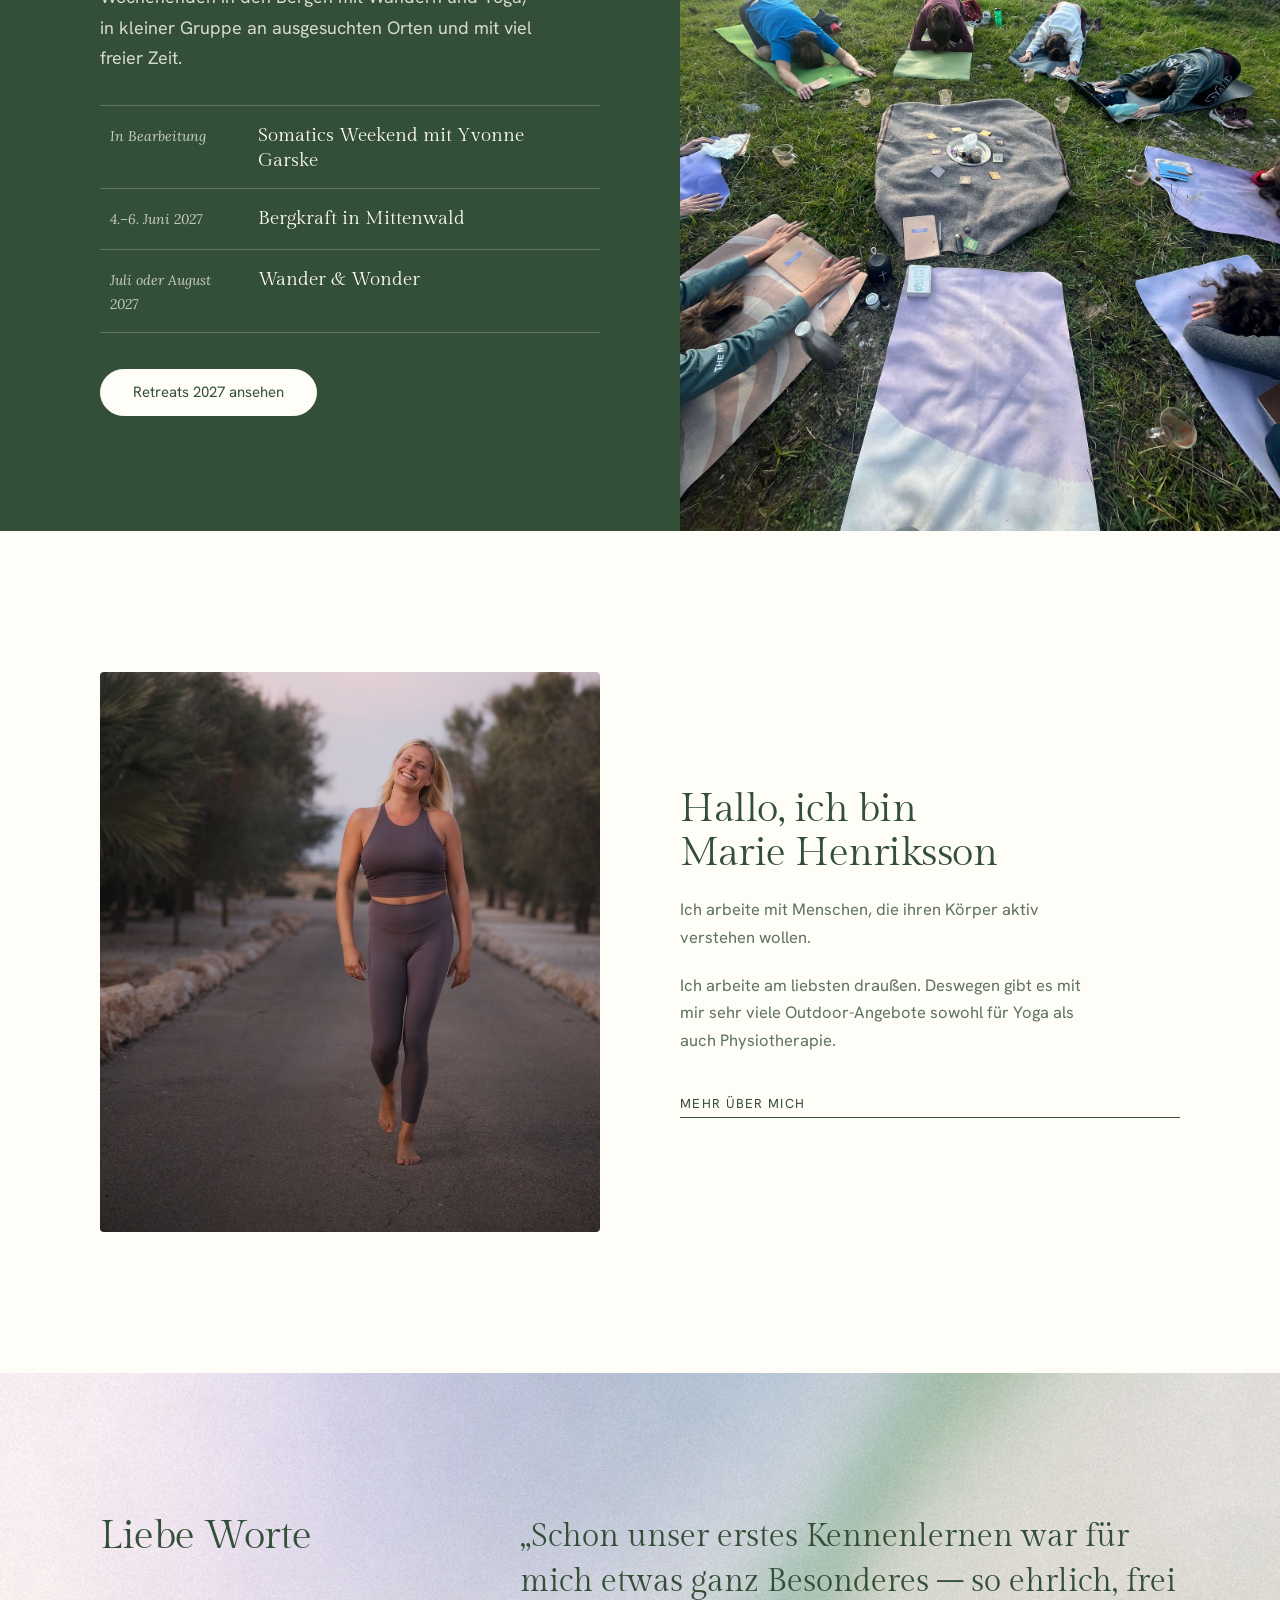
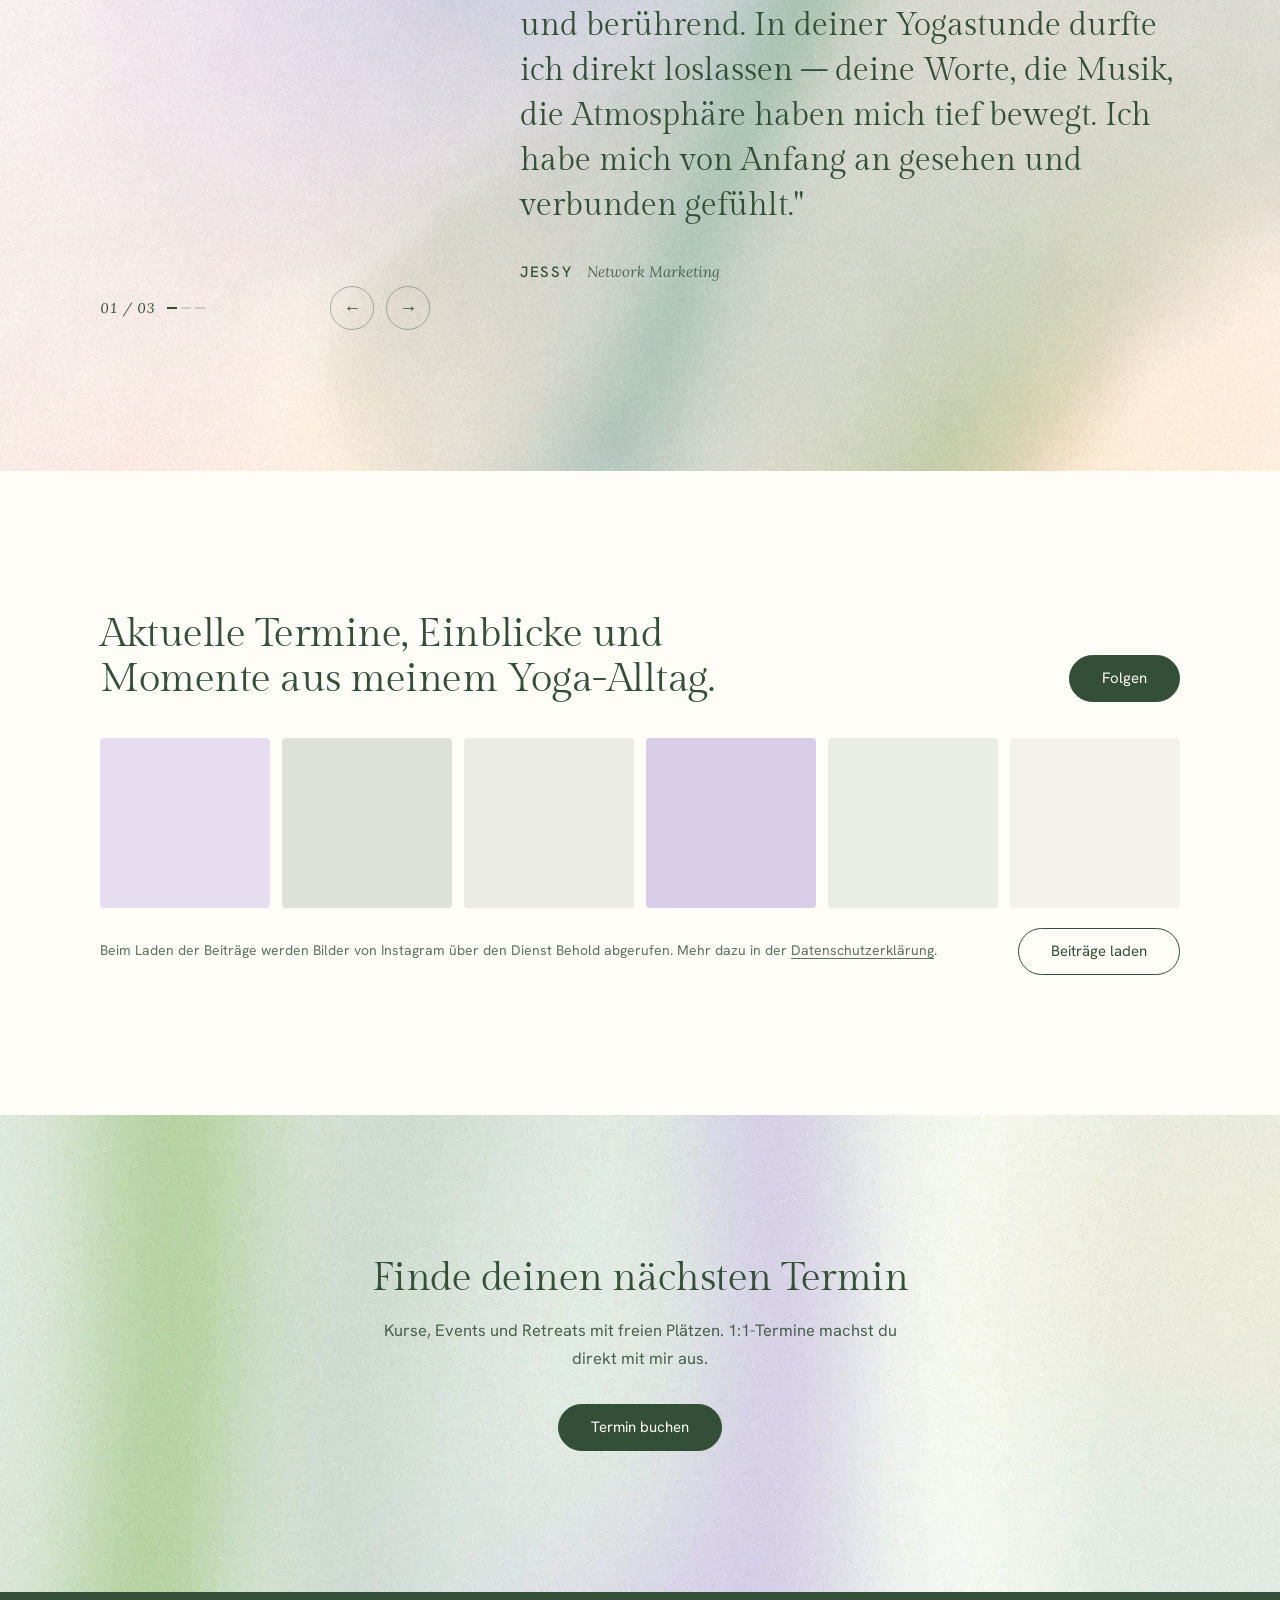
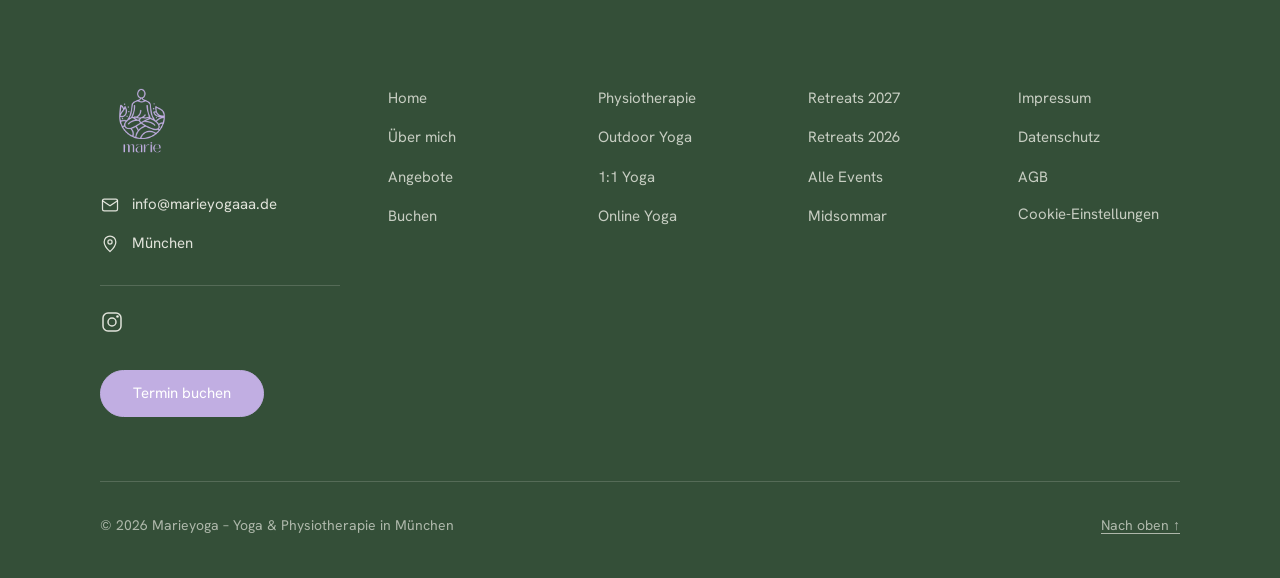
==== commit 4b308165: "Maries Änderungen aus main übernommen; Buchen: Hinweiskasten "Bezahlung" entfernt, Kasten erscheint " ====
--- a/index.html
+++ b/index.html
@@ -8,7 +8,7 @@
   <link rel="preconnect" href="https://fonts.googleapis.com">
   <link rel="preconnect" href="https://fonts.gstatic.com" crossorigin>
   <link href="https://fonts.googleapis.com/css2?family=Gilda+Display&family=Hanken+Grotesk:ital,wght@0,300..600;1,400&family=Lora:ital,wght@0,400;1,400&display=swap" rel="stylesheet">
-  <link rel="stylesheet" href="css/styles.css?v=3">
+  <link rel="stylesheet" href="css/styles.css?v=10">
   <script src="image-slot.js"></script>
 </head>
 <body>
@@ -114,15 +114,15 @@
           <div class="offer-tile-cap"><span>Physiotherapie</span><span class="offer-tile-arrow" aria-hidden="true">&#8594;</span></div>
         </a>
         <a class="offer-tile" href="angebote.html#yoga">
-          <div class="offer-tile-img"><img src="uploads/yoga-outdoor-englischergarten-3.jpg" alt="Gruppe beim Yoga auf der Wiese im Englischen Garten" loading="lazy" style="object-position:center;"><p class="offer-tile-hover">Draußen an der Isar und im Englischen Garten, 1:1 und online</p></div>
+          <div class="offer-tile-img"><img src="uploads/yoga-olivenbaum-kachel.webp" alt="Marie in einer offenen Drehung auf der Yogamatte unter einem Olivenbaum" loading="lazy" style="object-position:center 35%;"><p class="offer-tile-hover">Draußen an der Isar und im Englischen Garten, 1:1 und online</p></div>
           <div class="offer-tile-cap"><span>Yoga</span><span class="offer-tile-arrow" aria-hidden="true">&#8594;</span></div>
         </a>
         <a class="offer-tile" href="events.html">
-          <div class="offer-tile-img"><img src="uploads/events-private.jpg" alt="Yoga-Event mit einer kleinen Gruppe im Garten" loading="lazy" style="object-position:center 30%;"><p class="offer-tile-hover">Besondere Abende, Brunch und Specials in kleiner Runde</p></div>
+          <div class="offer-tile-img"><img src="uploads/events-picknick-tafel.webp" alt="Gedeckte Picknick-Tafel mit Lampions unter Bäumen auf einer Wiese" loading="lazy" style="object-position:center top;"><p class="offer-tile-hover">Besondere Abende, Brunch und Specials in kleiner Runde</p></div>
           <div class="offer-tile-cap"><span>Events</span><span class="offer-tile-arrow" aria-hidden="true">&#8594;</span></div>
         </a>
         <a class="offer-tile" href="retreats.html">
-          <div class="offer-tile-img"><img src="uploads/retreat-yoga-meadow-kachel.webp" alt="Marie meditiert auf einer Bergwiese" loading="lazy" style="object-position:center 60%;"><p class="offer-tile-hover">Wochenenden in den Bergen, 2027</p></div>
+          <div class="offer-tile-img"><img src="uploads/retreat-kreis-kachel.webp" alt="Retreat-Gruppe in der Kindhaltung im Kreis auf einer Bergwiese" loading="lazy" style="object-position:center;"><p class="offer-tile-hover">Wochenenden in den Bergen, 2027</p></div>
           <div class="offer-tile-cap"><span>Retreats</span><span class="offer-tile-arrow" aria-hidden="true">&#8594;</span></div>
         </a>
       </div>
@@ -320,7 +320,7 @@
   <script src="js/nav.js"></script>
   <script src="js/offer-scroller.js"></script>
   <script src="js/testimonial-slider.js"></script>
-  <script src="js/reveal.js"></script>
+  <script src="js/reveal.js?v=3"></script>
   <script src="js/cookie-banner.js"></script>
   <script src="js/instagram-feed.js"></script>
 
--- a/css/styles.css
+++ b/css/styles.css
@@ -2842,3 +2842,158 @@
   .booking-table td:last-child { padding-top: 10px; }
   .booking-table td:last-child .btn { width: auto; }
 }
+
+/* Schluss-Aufruf der Startseite auf hellem Salbei-Flieder-Verlauf */
+.closing-cta.sec--salbei {
+  background: var(--bg-salbei) url('../uploads/texturen/textur-lichtschleier-leicht.webp') center / cover no-repeat;
+}
+
+/* ============================================
+   Retreat-Seite: drei Zeilen wie ein Raum-Rundgang.
+   Links bleibt die Überschrift beim Scrollen stehen,
+   rechts gleiten Fotos mit Zähler, darunter Text
+   ============================================ */
+.raum { margin-bottom: var(--pad-y); }
+.raum-zeile {
+  display: grid;
+  grid-template-columns: minmax(0, 1fr) minmax(0, 1fr);
+  column-gap: clamp(40px, 7vw, 120px);
+  align-items: start;
+  padding: clamp(56px, 8vw, 112px) 0;
+  border-top: 1px solid var(--zeile-linie);
+  scroll-margin-top: calc(var(--nav-h) + 24px);
+}
+.raum-label {
+  position: sticky;
+  top: calc(var(--nav-h) + 40px);
+  font-size: clamp(34px, 4vw, 54px);
+  line-height: 1.08;
+}
+.raum-inhalt h3 { font-size: clamp(24px, 2.2vw, 30px); line-height: 1.25; margin: 36px 0 16px; }
+.raum-inhalt p { color: var(--text-muted); max-width: 520px; }
+.raum-inhalt p + p { margin-top: 12px; }
+.raum-inhalt .zeile-aktion { margin-top: 22px; }
+@media (hover: hover) and (pointer: fine) {
+  .raum-inhalt .zeile-aktion:hover { color: var(--wisteria-tief); font-family: var(--f-akzent); font-style: italic; }
+  .raum-inhalt .zeile-aktion:hover::after { transform: translateX(4px); }
+}
+
+.raum-galerie { position: relative; }
+.raum-galerie-track {
+  display: flex;
+  aspect-ratio: 4 / 5;
+  overflow: visible;
+  transition: transform 700ms cubic-bezier(0.23, 1, 0.32, 1);
+  cursor: pointer;
+}
+.raum-galerie { overflow: hidden; border-radius: var(--r-img); }
+.raum-galerie-track > img {
+  flex: 0 0 100%;
+  width: 100%;
+  height: 100%;
+  object-fit: cover;
+  display: block;
+}
+.raum-galerie-leiste {
+  display: flex;
+  justify-content: space-between;
+  align-items: center;
+  padding-top: 14px;
+}
+.raum-galerie-zahl { font-family: var(--f-akzent); font-style: italic; font-size: 14px; color: var(--green); font-variant-numeric: tabular-nums; }
+.raum-galerie-pfeile { display: flex; gap: 4px; }
+.raum-pfeil {
+  width: 40px;
+  height: 40px;
+  border: 0;
+  border-radius: 50%;
+  background: none;
+  color: var(--green);
+  font-size: 18px;
+  cursor: pointer;
+  transition: color 160ms ease-out, background-color 160ms ease-out;
+}
+.raum-pfeil:focus-visible { outline: 2px solid var(--green); outline-offset: 2px; }
+@media (hover: hover) and (pointer: fine) {
+  .raum-pfeil:hover { color: var(--wisteria-tief); background: rgba(193,174,226,0.18); }
+}
+@media (max-width: 900px) {
+  .raum-zeile { grid-template-columns: minmax(0, 1fr); row-gap: 24px; }
+  .raum-label { position: static; }
+}
+@media (prefers-reduced-motion: reduce) {
+  .raum-galerie-track { transition: none; }
+}
+
+/* Häufige Fragen (Retreats): links die Überschrift, rechts Zeilen mit feinen Linien,
+   die sich beim Hovern flieder färben; geöffnet wird die Frage kursiv */
+.faq-zeilen { padding: var(--pad-y) 0; background: var(--bg-lace); }
+.faq-zeilen .container {
+  display: grid;
+  grid-template-columns: minmax(0, 1fr) minmax(0, 2fr);
+  column-gap: clamp(40px, 7vw, 120px);
+  align-items: start;
+}
+.faq-titel {
+  position: sticky;
+  top: calc(var(--nav-h) + 40px);
+  font-size: clamp(32px, 3.6vw, 48px);
+  line-height: 1.1;
+}
+.faq-titel em { font-family: var(--f-akzent); font-style: italic; font-weight: 400; font-size: 0.92em; }
+.faq-liste { border-top: 1px solid var(--zeile-linie); }
+.faq-liste .faq-item { border-top: 0; border-bottom: 1px solid var(--zeile-linie); }
+.faq-liste .faq-item summary {
+  font-size: clamp(19px, 1.7vw, 23px);
+  line-height: 1.3;
+  padding: 26px 0;
+  transition: color var(--zeile-dauer) ease-in-out;
+}
+.faq-liste .faq-item summary::after {
+  content: '+';
+  width: 34px;
+  height: 34px;
+  border: 1px solid currentColor;
+  border-radius: 50%;
+  display: inline-flex;
+  align-items: center;
+  justify-content: center;
+  font-size: 18px;
+  color: var(--green);
+  transition: transform 300ms cubic-bezier(0.23, 1, 0.32, 1), color var(--zeile-dauer) ease-in-out;
+}
+.faq-liste .faq-item[open] summary { font-family: var(--f-akzent); font-style: italic; color: var(--wisteria-tief); }
+.faq-liste .faq-item[open] summary::after { color: var(--wisteria-tief); }
+.faq-liste .faq-item p { font-size: 16px; padding: 0 56px 28px 0; max-width: none; }
+.faq-liste .faq-item summary:focus-visible { outline: 2px solid var(--wisteria-tief); outline-offset: 4px; }
+@media (hover: hover) and (pointer: fine) {
+  .faq-liste .faq-item summary:hover,
+  .faq-liste .faq-item summary:hover::after { color: var(--wisteria-tief); }
+}
+@media (max-width: 900px) {
+  .faq-zeilen .container { grid-template-columns: minmax(0, 1fr); row-gap: 32px; }
+  .faq-titel { position: static; }
+  .faq-liste .faq-item p { padding-right: 0; }
+  .raum-galerie { max-width: 560px; }
+}
+
+/* Retreat-Rundgang: Fotos kleiner, Text darunter behält die volle Spaltenbreite */
+.raum-galerie { max-width: 400px; }
+@media (max-width: 900px) { .raum-galerie { max-width: 360px; } }
+
+/* Retreat-Seite: erst die Termin-Übersicht, dann Einleitung und Rundgang */
+.retreat-content > .container > [data-category] { margin-bottom: var(--pad-y); }
+
+/* Retreat-Seite: Einleitung zweispaltig, Überschrift links, kurzer Satz rechts */
+.retreat-ueber {
+  display: grid;
+  grid-template-columns: minmax(0, 1fr) minmax(0, 1fr);
+  column-gap: clamp(40px, 7vw, 120px);
+  align-items: end;
+  margin-bottom: clamp(40px, 5vw, 64px);
+}
+.retreat-ueber h2 { font-size: clamp(34px, 4vw, 54px); line-height: 1.08; }
+.retreat-ueber p { font-size: clamp(18px, 1.5vw, 21px); line-height: 1.55; color: var(--text-muted); max-width: 460px; }
+@media (max-width: 900px) {
+  .retreat-ueber { grid-template-columns: minmax(0, 1fr); row-gap: 16px; }
+}
